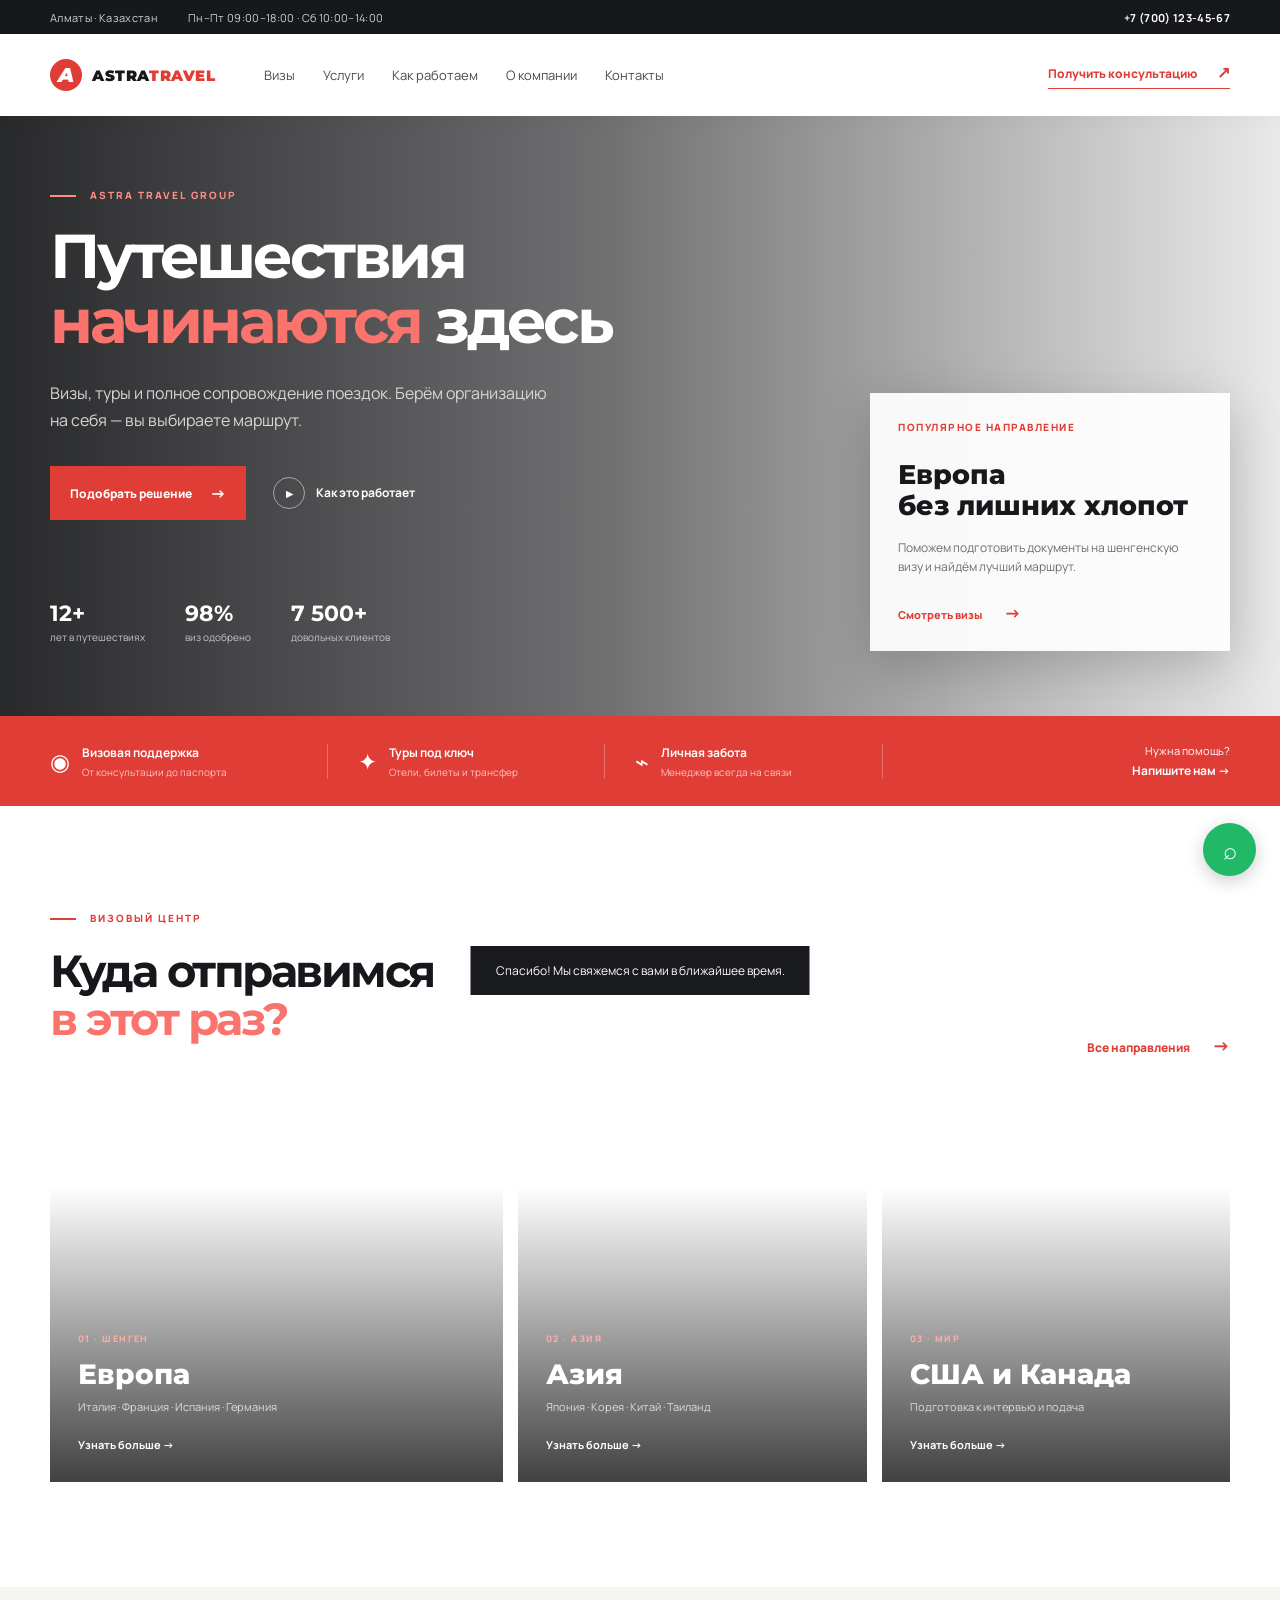
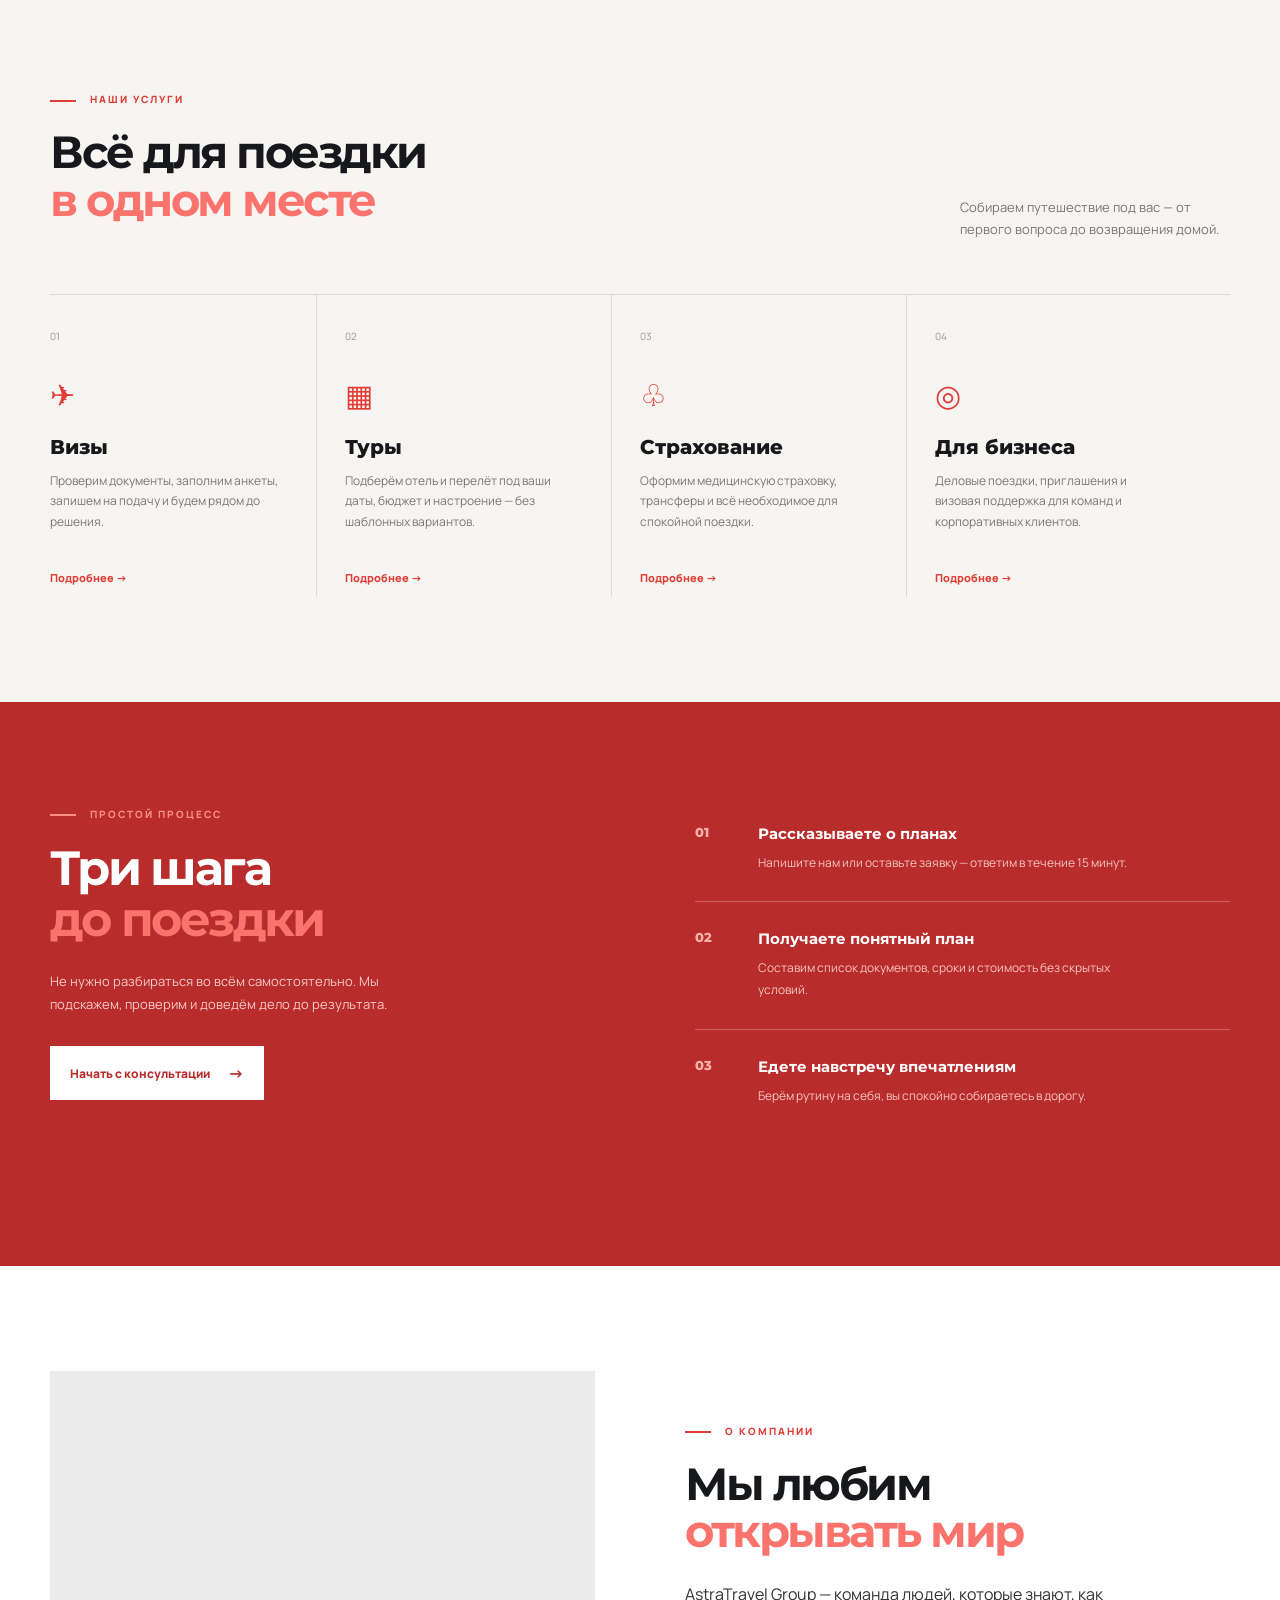
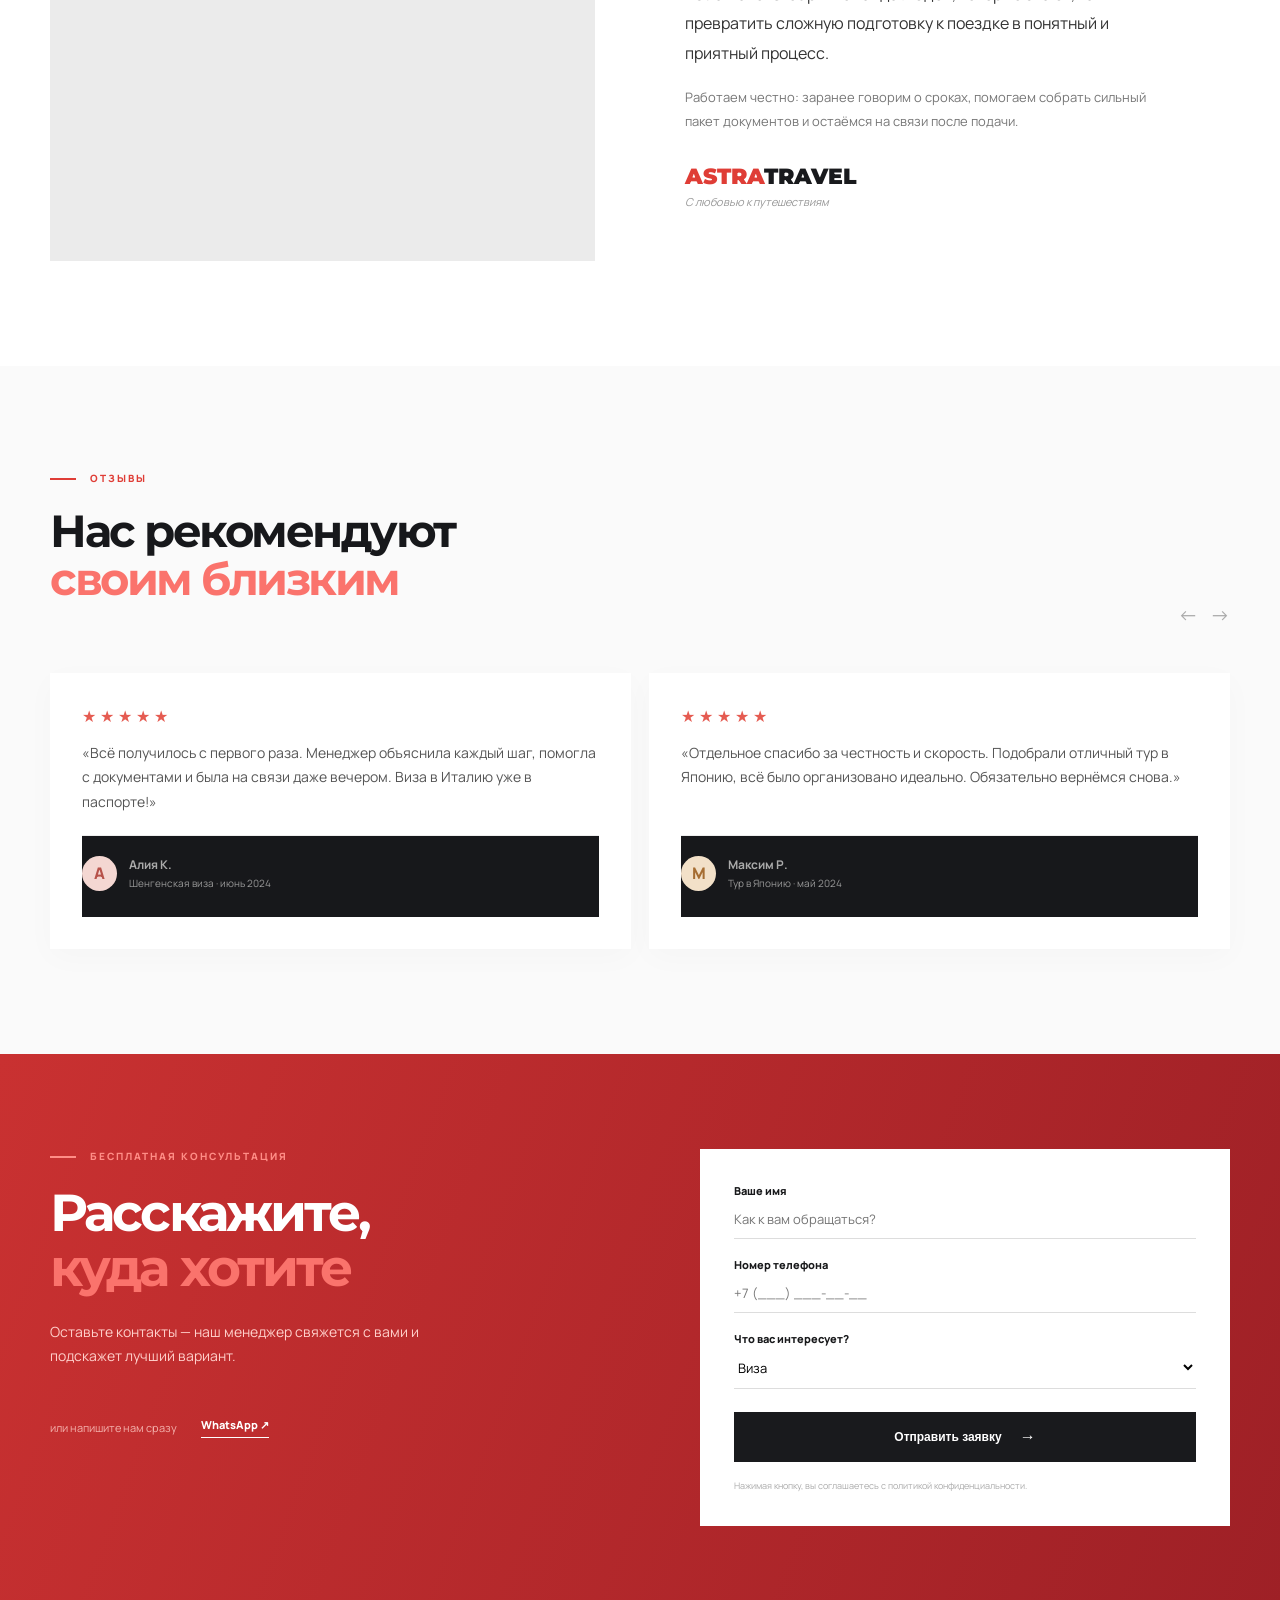
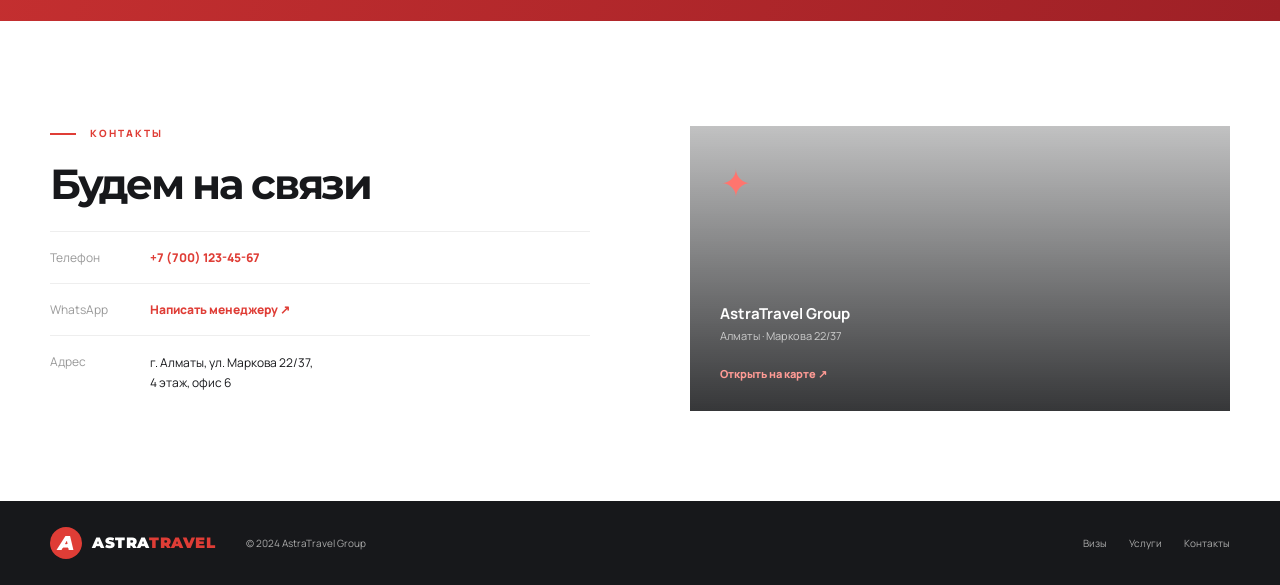
==== index.html @ f664efd7 "Build AstraTravel travel and visa site" ====
<!doctype html>
<html lang="ru">
<head>
  <meta charset="UTF-8" />
  <meta name="viewport" content="width=device-width, initial-scale=1.0" />
  <title>AstraTravel Group — визы и путешествия из Алматы</title>
  <meta name="description" content="AstraTravel Group помогает получить визы, подобрать туры и организовать путешествие из Алматы. Бесплатная консультация и сопровождение на каждом шаге." />
  <link rel="preconnect" href="https://fonts.googleapis.com">
  <link rel="preconnect" href="https://fonts.gstatic.com" crossorigin>
  <link href="https://fonts.googleapis.com/css2?family=Manrope:wght@400;500;600;700;800&family=Montserrat:wght@700;800;900&display=swap" rel="stylesheet">
  <link rel="stylesheet" href="/styles.css" />
</head>
<body>
  <div class="topline"><div class="container top-line-inner"><span>Алматы · Казахстан</span><span>Пн–Пт 09:00–18:00 · Сб 10:00–14:00</span><a href="tel:+77001234567">+7 (700) 123-45-67</a></div></div>
  <header class="header"><div class="container nav-wrap">
    <a class="logo" href="#top" aria-label="AstraTravel Group"><span class="logo-mark">A</span><span>ASTRA<span>TRAVEL</span></span></a>
    <nav class="nav" aria-label="Основное меню"><a href="#visa">Визы</a><a href="#services">Услуги</a><a href="#steps">Как работаем</a><a href="#about">О компании</a><a href="#contacts">Контакты</a></nav>
    <a class="nav-cta" href="#lead">Получить консультацию <span>↗</span></a><button class="menu-btn" aria-label="Открыть меню">☰</button>
  </div></header>

  <main id="top">
    <section class="hero"><div class="container hero-grid">
      <div class="hero-copy"><div class="eyebrow light"><span></span> ASTRA TRAVEL GROUP</div><h1>Путешествия<br><em>начинаются</em> здесь</h1><p>Визы, туры и полное сопровождение поездок. Берём организацию на себя — вы выбираете маршрут.</p><div class="hero-actions"><a class="btn btn-red" href="#lead">Подобрать решение <span>→</span></a><a class="play-link" href="#steps"><span class="play">▶</span> Как это работает</a></div><div class="hero-stats"><div><b>12+</b><span>лет в путешествиях</span></div><div><b>98%</b><span>виз одобрено</span></div><div><b>7 500+</b><span>довольных клиентов</span></div></div></div>
      <div class="hero-card"><div class="hero-card-label">Популярное направление</div><strong>Европа<br>без лишних хлопот</strong><p>Поможем подготовить документы на шенгенскую визу и найдём лучший маршрут.</p><a href="#visa">Смотреть визы <span>→</span></a></div>
    </div></section>

    <section class="quick-strip"><div class="container quick-grid"><div><span class="q-icon">◉</span><span><b>Визовая поддержка</b><small>От консультации до паспорта</small></span></div><div><span class="q-icon">✦</span><span><b>Туры под ключ</b><small>Отели, билеты и трансфер</small></span></div><div><span class="q-icon">⌁</span><span><b>Личная забота</b><small>Менеджер всегда на связи</small></span></div><a href="#lead" class="strip-link">Нужна помощь? <b>Напишите нам →</b></a></div></section>

    <section class="section" id="visa"><div class="container"><div class="section-head"><div><div class="eyebrow"><span></span> ВИЗОВЫЙ ЦЕНТР</div><h2>Куда отправимся<br><em>в этот раз?</em></h2></div><a class="text-link" href="#lead">Все направления <span>→</span></a></div>
      <div class="visa-grid"><a class="visa-card visa-eu" href="#lead"><div class="visa-overlay"></div><div class="visa-info"><span>01 · ШЕНГЕН</span><h3>Европа</h3><p>Италия · Франция · Испания · Германия</p><b>Узнать больше →</b></div></a><a class="visa-card visa-asia" href="#lead"><div class="visa-overlay"></div><div class="visa-info"><span>02 · АЗИЯ</span><h3>Азия</h3><p>Япония · Корея · Китай · Таиланд</p><b>Узнать больше →</b></div></a><a class="visa-card visa-usa" href="#lead"><div class="visa-overlay"></div><div class="visa-info"><span>03 · МИР</span><h3>США и Канада</h3><p>Подготовка к интервью и подача</p><b>Узнать больше →</b></div></a></div>
    </div></section>

    <section class="section muted" id="services"><div class="container"><div class="section-head"><div><div class="eyebrow"><span></span> НАШИ УСЛУГИ</div><h2>Всё для поездки<br><em>в одном месте</em></h2></div><p class="section-note">Собираем путешествие под вас — от первого вопроса до возвращения домой.</p></div><div class="service-grid"><article><span class="service-num">01</span><div class="service-icon">✈</div><h3>Визы</h3><p>Проверим документы, заполним анкеты, запишем на подачу и будем рядом до решения.</p><a href="#lead">Подробнее →</a></article><article><span class="service-num">02</span><div class="service-icon">▦</div><h3>Туры</h3><p>Подберём отель и перелёт под ваши даты, бюджет и настроение — без шаблонных вариантов.</p><a href="#lead">Подробнее →</a></article><article><span class="service-num">03</span><div class="service-icon">♧</div><h3>Страхование</h3><p>Оформим медицинскую страховку, трансферы и всё необходимое для спокойной поездки.</p><a href="#lead">Подробнее →</a></article><article><span class="service-num">04</span><div class="service-icon">◎</div><h3>Для бизнеса</h3><p>Деловые поездки, приглашения и визовая поддержка для команд и корпоративных клиентов.</p><a href="#lead">Подробнее →</a></article></div></div></section>

    <section class="process section" id="steps"><div class="container process-grid"><div><div class="eyebrow light"><span></span> ПРОСТОЙ ПРОЦЕСС</div><h2>Три шага<br><em>до поездки</em></h2><p>Не нужно разбираться во всём самостоятельно. Мы подскажем, проверим и доведём дело до результата.</p><a class="btn btn-white" href="#lead">Начать с консультации <span>→</span></a></div><div class="steps"><div class="step"><b>01</b><div><h3>Рассказываете о планах</h3><p>Напишите нам или оставьте заявку — ответим в течение 15 минут.</p></div></div><div class="step"><b>02</b><div><h3>Получаете понятный план</h3><p>Составим список документов, сроки и стоимость без скрытых условий.</p></div></div><div class="step"><b>03</b><div><h3>Едете навстречу впечатлениям</h3><p>Берём рутину на себя, вы спокойно собираетесь в дорогу.</p></div></div></div></div></section>

    <section class="section about" id="about"><div class="container about-grid"><div class="about-photo"></div><div><div class="eyebrow"><span></span> О КОМПАНИИ</div><h2>Мы любим<br><em>открывать мир</em></h2><p class="lead">AstraTravel Group — команда людей, которые знают, как превратить сложную подготовку к поездке в понятный и приятный процесс.</p><p>Работаем честно: заранее говорим о сроках, помогаем собрать сильный пакет документов и остаёмся на связи после подачи.</p><div class="signature">ASTRA<span>TRAVEL</span><small>С любовью к путешествиям</small></div></div></div></section>

    <section class="section reviews"><div class="container"><div class="section-head"><div><div class="eyebrow"><span></span> ОТЗЫВЫ</div><h2>Нас рекомендуют<br><em>своим близким</em></h2></div><div class="review-arrows">← &nbsp; →</div></div><div class="review-grid"><blockquote><div class="stars">★★★★★</div><p>«Всё получилось с первого раза. Менеджер объяснила каждый шаг, помогла с документами и была на связи даже вечером. Виза в Италию уже в паспорте!»</p><footer><span class="avatar">А</span><span><b>Алия К.</b><small>Шенгенская виза · июнь 2024</small></span></footer></blockquote><blockquote><div class="stars">★★★★★</div><p>«Отдельное спасибо за честность и скорость. Подобрали отличный тур в Японию, всё было организовано идеально. Обязательно вернёмся снова.»</p><footer><span class="avatar orange">М</span><span><b>Максим Р.</b><small>Тур в Японию · май 2024</small></span></footer></blockquote></div></div></section>

    <section class="lead-section" id="lead"><div class="container lead-grid"><div><div class="eyebrow light"><span></span> БЕСПЛАТНАЯ КОНСУЛЬТАЦИЯ</div><h2>Расскажите,<br><em>куда хотите</em></h2><p>Оставьте контакты — наш менеджер свяжется с вами и подскажет лучший вариант.</p><div class="contact-mini"><span>или напишите нам сразу</span><a href="https://wa.me/77001234567">WhatsApp <b>↗</b></a></div></div><form id="lead-form"><label>Ваше имя<input name="name" required placeholder="Как к вам обращаться?"></label><label>Номер телефона<input name="phone" required type="tel" placeholder="+7 (___) ___-__-__"></label><label>Что вас интересует?<select name="interest"><option>Виза</option><option>Тур</option><option>Страхование</option><option>Деловая поездка</option></select></label><button class="btn btn-dark" type="submit">Отправить заявку <span>→</span></button><small>Нажимая кнопку, вы соглашаетесь с политикой конфиденциальности.</small></form></div></section>
    <section class="contacts section" id="contacts"><div class="container contact-grid"><div><div class="eyebrow"><span></span> КОНТАКТЫ</div><h2>Будем на связи</h2><div class="contact-row"><span>Телефон</span><a href="tel:+77001234567">+7 (700) 123-45-67</a></div><div class="contact-row"><span>WhatsApp</span><a href="https://wa.me/77001234567">Написать менеджеру ↗</a></div><div class="contact-row"><span>Адрес</span><p>г. Алматы, ул. Маркова 22/37,<br>4 этаж, офис 6</p></div></div><div class="map-card"><div class="map-pin">✦</div><div><b>AstraTravel Group</b><span>Алматы · Маркова 22/37</span></div><a href="https://maps.google.com/?q=Markova+22+Almaty" target="_blank">Открыть на карте ↗</a></div></div></section>
  </main>
  <footer><div class="container footer-inner"><a class="logo" href="#top"><span class="logo-mark">A</span><span>ASTRA<span>TRAVEL</span></span></a><span>© 2024 AstraTravel Group</span><div><a href="#visa">Визы</a><a href="#services">Услуги</a><a href="#contacts">Контакты</a></div></div></footer>
  <a class="float-wa" href="https://wa.me/77001234567" aria-label="Написать в WhatsApp">⌕</a>
  <div class="toast" role="status">Спасибо! Мы свяжемся с вами в ближайшее время.</div>
  <script src="/script.js"></script>
</body></html>
---- styles.css ----
:root{--red:#df3d36;--red-dark:#b82c2b;--ink:#17181b;--muted:#67686c;--line:#e8e8e8;--cream:#f7f5f2;--white:#fff}*{box-sizing:border-box}html{scroll-behavior:smooth}body{margin:0;color:var(--ink);font-family:Manrope,Arial,sans-serif;background:#fff}a{text-decoration:none;color:inherit}.container{width:min(1180px,calc(100% - 56px));margin:auto}.topline{background:#17181b;color:#cfd0d2;font-size:11px;letter-spacing:.03em}.top-line-inner{height:34px;display:flex;align-items:center;gap:30px}.top-line-inner a{margin-left:auto;color:#fff;font-weight:700}.header{height:82px;background:#fff;position:sticky;top:0;z-index:10;box-shadow:0 4px 20px #00000008}.nav-wrap{height:100%;display:flex;align-items:center;gap:48px}.logo{display:flex;align-items:center;gap:10px;font-family:Montserrat,sans-serif;font-size:15px;font-weight:900;letter-spacing:.04em;white-space:nowrap}.logo>span:last-child>span{color:var(--red)}.logo-mark{width:32px;height:32px;border-radius:50%;background:var(--red);color:#fff;display:grid;place-items:center;font-size:20px;font-style:italic}.nav{display:flex;gap:28px;font-size:13px;color:#4b4c50;flex:1}.nav a:hover,.text-link:hover{color:var(--red)}.nav-cta{font-size:12px;font-weight:800;color:var(--red);border-bottom:1px solid var(--red);padding-bottom:5px}.nav-cta span,.btn span{margin-left:18px;font-size:16px}.menu-btn{display:none;background:transparent;border:0;font-size:22px}.hero{min-height:600px;background:linear-gradient(90deg,#161719eb 0%,#1617199e 47%,#16171918 100%),url('https://images.unsplash.com/photo-1500534623283-312aade485b7?auto=format&fit=crop&w=1800&q=85') center/cover;color:#fff}.hero-grid{min-height:600px;display:grid;grid-template-columns:1fr 360px;align-items:center;gap:50px}.eyebrow{font-size:10px;letter-spacing:.2em;color:var(--red);font-weight:800;margin-bottom:22px}.eyebrow span{display:inline-block;width:26px;height:2px;background:currentColor;vertical-align:middle;margin-right:10px}.eyebrow.light{color:#ff8d86}.hero h1,h2{font-family:Montserrat,sans-serif;font-size:62px;line-height:1.06;letter-spacing:-.055em;margin:0 0 25px}.hero h1 em,h2 em{font-style:normal;color:#fa736c}.hero p{font-size:16px;line-height:1.7;max-width:500px;color:#d6d6d7}.hero-actions{display:flex;align-items:center;gap:27px;margin-top:32px}.btn{display:inline-flex;align-items:center;justify-content:center;border:0;padding:16px 20px;font-weight:800;font-size:12px;cursor:pointer}.btn-red{background:var(--red);color:white}.btn-red:hover{background:var(--red-dark)}.play-link{font-size:12px;font-weight:700}.play{border:1px solid #ffffff80;width:32px;height:32px;border-radius:50%;display:inline-grid;place-items:center;font-size:9px;margin-right:9px}.hero-stats{display:flex;gap:40px;margin-top:80px}.hero-stats div{display:flex;flex-direction:column;gap:3px}.hero-stats b{font-family:Montserrat;font-size:22px}.hero-stats span{font-size:10px;color:#c5c6c8}.hero-card{align-self:end;margin-bottom:65px;background:#fff;color:var(--ink);padding:27px 28px;background:linear-gradient(#ffffffed,#ffffffed),url('https://images.unsplash.com/photo-1516483638261-f4dbaf036963?auto=format&fit=crop&w=700&q=80') center/cover;box-shadow:0 14px 50px #0003}.hero-card-label{color:var(--red);font-size:10px;text-transform:uppercase;font-weight:800;letter-spacing:.15em;margin-bottom:25px}.hero-card strong{font:800 27px/1.16 Montserrat}.hero-card p{font-size:12px;color:#6d6e70;line-height:1.6;margin:16px 0 25px}.hero-card a{font-size:11px;font-weight:800;color:var(--red)}.hero-card a span{margin-left:20px;font-size:17px}.quick-strip{background:var(--red);color:#fff}.quick-grid{display:grid;grid-template-columns:repeat(3,1fr) 1.25fr;align-items:center;min-height:90px}.quick-grid>div{display:flex;gap:12px;align-items:center;border-right:1px solid #ffffff45;padding:0 30px}.quick-grid>div:first-child{padding-left:0}.q-icon{font-size:23px}.quick-grid b,.quick-grid small{display:block}.quick-grid b{font-size:12px}.quick-grid small{font-size:10px;color:#ffc5c1;margin-top:4px}.strip-link{font-size:11px;text-align:right}.strip-link b{display:block;margin-top:4px;color:#fff}.section{padding:105px 0}.section-head{display:flex;justify-content:space-between;align-items:end;margin-bottom:45px}.section h2{font-size:45px}.text-link{color:var(--red);font-size:12px;font-weight:800;margin-bottom:10px}.text-link span{font-size:18px;margin-left:20px}.visa-grid{display:grid;grid-template-columns:1.3fr 1fr 1fr;gap:15px}.visa-card{height:370px;position:relative;overflow:hidden;color:#fff;background-size:cover;background-position:center;transition:transform .3s}.visa-card:hover{transform:translateY(-5px)}.visa-eu{background-image:url('https://images.unsplash.com/photo-1499856871958-5b9627545d1a?auto=format&fit=crop&w=1000&q=80')}.visa-asia{background-image:url('https://images.unsplash.com/photo-1528360983277-13d401cdc186?auto=format&fit=crop&w=900&q=80')}.visa-usa{background-image:url('https://images.unsplash.com/photo-1485871981521-5b1fd3805eee?auto=format&fit=crop&w=900&q=80')}.visa-overlay{position:absolute;inset:0;background:linear-gradient(transparent 20%,#111c 100%)}.visa-info{position:absolute;bottom:28px;left:28px}.visa-info span{font-size:9px;letter-spacing:.16em;color:#ffaca6;font-weight:800}.visa-info h3{font:800 28px Montserrat;margin:10px 0 8px}.visa-info p{font-size:11px;margin:0 0 18px;color:#ddd}.visa-info b{font-size:11px}.muted{background:var(--cream)}.section-note{font-size:13px;line-height:1.7;color:#777;max-width:270px;margin:0 0 9px}.service-grid{display:grid;grid-template-columns:repeat(4,1fr);border-top:1px solid #dedbd6}.service-grid article{padding:28px 28px 10px 0;border-right:1px solid #dedbd6;margin-right:28px;position:relative}.service-grid article:last-child{border:0}.service-num{font-size:10px;color:#999}.service-icon{color:var(--red);font-size:30px;margin:29px 0 20px}.service-grid h3{font:800 20px Montserrat;margin:0 0 12px}.service-grid p{font-size:12px;line-height:1.7;color:#777;min-height:82px}.service-grid a{color:var(--red);font-size:11px;font-weight:800}.process{background:var(--red-dark);color:#fff}.process-grid{display:grid;grid-template-columns:1fr 1fr;gap:110px}.process h2{font-size:48px}.process p{color:#f8cac7;font-size:13px;line-height:1.8;max-width:390px;margin-bottom:30px}.btn-white{background:#fff;color:var(--red-dark)}.steps{padding-top:17px}.step{display:grid;grid-template-columns:40px 1fr;gap:23px;padding:0 0 28px;margin-bottom:27px;border-bottom:1px solid #ffffff40}.step:last-child{border:0}.step>b{font:800 13px Montserrat;color:#ffaea8}.step h3{font:700 15px Montserrat;margin:0 0 9px}.step p{font-size:12px;margin:0;color:#f6c5c2}.about-grid{display:grid;grid-template-columns:1fr 1fr;gap:90px;align-items:center}.about-photo{height:490px;background:linear-gradient(#00000014,#00000014),url('https://images.unsplash.com/photo-1470214304380-aadaedcfff1b?auto=format&fit=crop&w=1000&q=80') center/cover}.about h2{font-size:45px}.lead{font-size:16px!important;color:#333!important}.about p{font-size:13px;line-height:1.85;color:#777;max-width:480px}.signature{font:900 22px Montserrat;color:var(--red);margin-top:30px}.signature span{color:#191a1d}.signature small{display:block;color:#999;font:italic 11px Manrope;margin-top:4px}.reviews{background:#fafafa}.review-arrows{font-size:20px;color:#aaa}.review-grid{display:grid;grid-template-columns:1fr 1fr;gap:18px}.review-grid blockquote{background:#fff;margin:0;padding:32px;box-shadow:0 8px 30px #00000006}.stars{color:#e55b51;letter-spacing:4px}.review-grid p{font-size:14px;line-height:1.75;color:#555;min-height:80px}.review-grid footer{display:flex;align-items:center;gap:12px;border-top:1px solid #eee;padding-top:20px}.avatar{width:35px;height:35px;background:#f4d7d2;display:grid;place-items:center;border-radius:50%;font-weight:800;color:#b7524a}.avatar.orange{background:#f2e0c8;color:#a66d32}.review-grid footer b,.review-grid footer small{display:block}.review-grid footer b{font-size:12px}.review-grid footer small{font-size:10px;color:#999;margin-top:3px}.lead-section{background:linear-gradient(110deg,#c93131,#9e2026);color:#fff;padding:95px 0}.lead-grid{display:grid;grid-template-columns:1fr 1fr;gap:120px}.lead-section h2{font-size:52px}.lead-section p{font-size:14px;color:#ffd0cb;line-height:1.7;max-width:390px}.contact-mini{margin-top:50px;font-size:11px;display:flex;gap:24px;align-items:center}.contact-mini span{color:#f4b2ad}.contact-mini a{font-weight:800;border-bottom:1px solid #fff;padding-bottom:5px}.lead-section form{background:#fff;color:#18191b;padding:34px}.lead-section label{display:block;font-size:11px;font-weight:800;margin-bottom:18px}.lead-section input,.lead-section select{display:block;width:100%;border:0;border-bottom:1px solid #ddd;padding:12px 0 10px;font:13px Manrope;outline:0;background:transparent}.lead-section input:focus{border-color:var(--red)}.btn-dark{background:#191a1d;color:#fff;width:100%;margin-top:5px}.lead-section form small{display:block;font-size:9px;color:#aaa;margin-top:17px}.contacts{padding-bottom:90px}.contact-grid{display:grid;grid-template-columns:1fr 1fr;gap:100px}.contacts h2{font-size:42px}.contact-row{display:grid;grid-template-columns:100px 1fr;border-top:1px solid #eee;padding:17px 0;font-size:12px}.contact-row>span{color:#999}.contact-row a{font-weight:800;color:var(--red)}.contact-row p{margin:0;line-height:1.7}.map-card{min-height:275px;padding:30px;display:flex;flex-direction:column;justify-content:flex-end;gap:8px;background:linear-gradient(#17181a44,#17181add),url('https://images.unsplash.com/photo-1526772662000-3f88f10405ff?auto=format&fit=crop&w=1000&q=80') center/cover;color:#fff}.map-pin{font-size:38px;color:#ff756e;margin-bottom:auto}.map-card b{display:block;font-size:15px}.map-card span{display:block;font-size:11px;color:#ccc;margin-top:4px}.map-card a{color:#ff9b95;font-size:11px;font-weight:800;margin-top:15px}footer{background:#17181b;color:#aaa;padding:26px 0}.footer-inner{display:flex;align-items:center;gap:30px;font-size:10px}.footer-inner .logo{color:#fff}.footer-inner>div{margin-left:auto;display:flex;gap:22px}.float-wa{position:fixed;right:24px;bottom:24px;width:53px;height:53px;border-radius:50%;background:#20b968;color:#fff;display:grid;place-items:center;font-size:24px;box-shadow:0 5px 18px #0003;z-index:20}.toast{position:fixed;bottom:25px;left:50%;transform:translate(-50%,120px);background:#191a1d;color:#fff;padding:16px 25px;font-size:12px;z-index:30;transition:.3s}.toast.show{transform:translate(-50%,0)}
@media(max-width:800px){.container{width:min(100% - 36px,600px)}.topline{display:none}.header{height:68px}.nav{display:none}.nav-wrap{justify-content:space-between}.nav-cta{margin-left:auto;margin-right:15px;font-size:10px}.menu-btn{display:block}.hero,.hero-grid{min-height:650px}.hero-grid{display:block;padding-top:85px}.hero h1{font-size:47px}.hero-card{margin-top:55px}.hero-stats{margin-top:45px;gap:20px}.hero-stats b{font-size:17px}.hero-stats span{font-size:9px}.quick-grid{grid-template-columns:1fr 1fr;padding:15px 0;gap:16px}.quick-grid>div{padding:5px 0!important;border:0}.strip-link{grid-column:1/-1;text-align:left}.section{padding:70px 0}.section-head{display:block}.section h2,.about h2{font-size:36px}.section-note{margin-top:20px}.visa-grid{grid-template-columns:1fr 1fr}.visa-card{height:270px}.visa-card:first-child{grid-column:1/-1}.service-grid{grid-template-columns:1fr 1fr}.service-grid article{margin:0 16px 25px 0}.service-grid p{min-height:unset}.process-grid,.about-grid,.lead-grid,.contact-grid{grid-template-columns:1fr;gap:45px}.about-photo{height:300px}.review-grid{grid-template-columns:1fr}.lead-section h2{font-size:42px}.lead-grid{gap:35px}.footer-inner{flex-wrap:wrap}.footer-inner>div{margin-left:0;width:100%}}
@media(max-width:480px){.nav-cta{display:none}.hero h1{font-size:41px}.hero-card{margin-top:35px}.hero-stats{gap:14px}.hero-stats b{font-size:15px}.hero-stats span{font-size:8px}.visa-grid{grid-template-columns:1fr}.visa-card:first-child{grid-column:auto}.visa-card{height:245px}.service-grid{grid-template-columns:1fr}.quick-grid{grid-template-columns:1fr}.quick-grid>div{border-bottom:1px solid #ffffff33!important;padding-bottom:10px!important}.strip-link{grid-column:auto}.contact-mini{display:block}.contact-mini a{display:inline-block;margin-top:12px}}
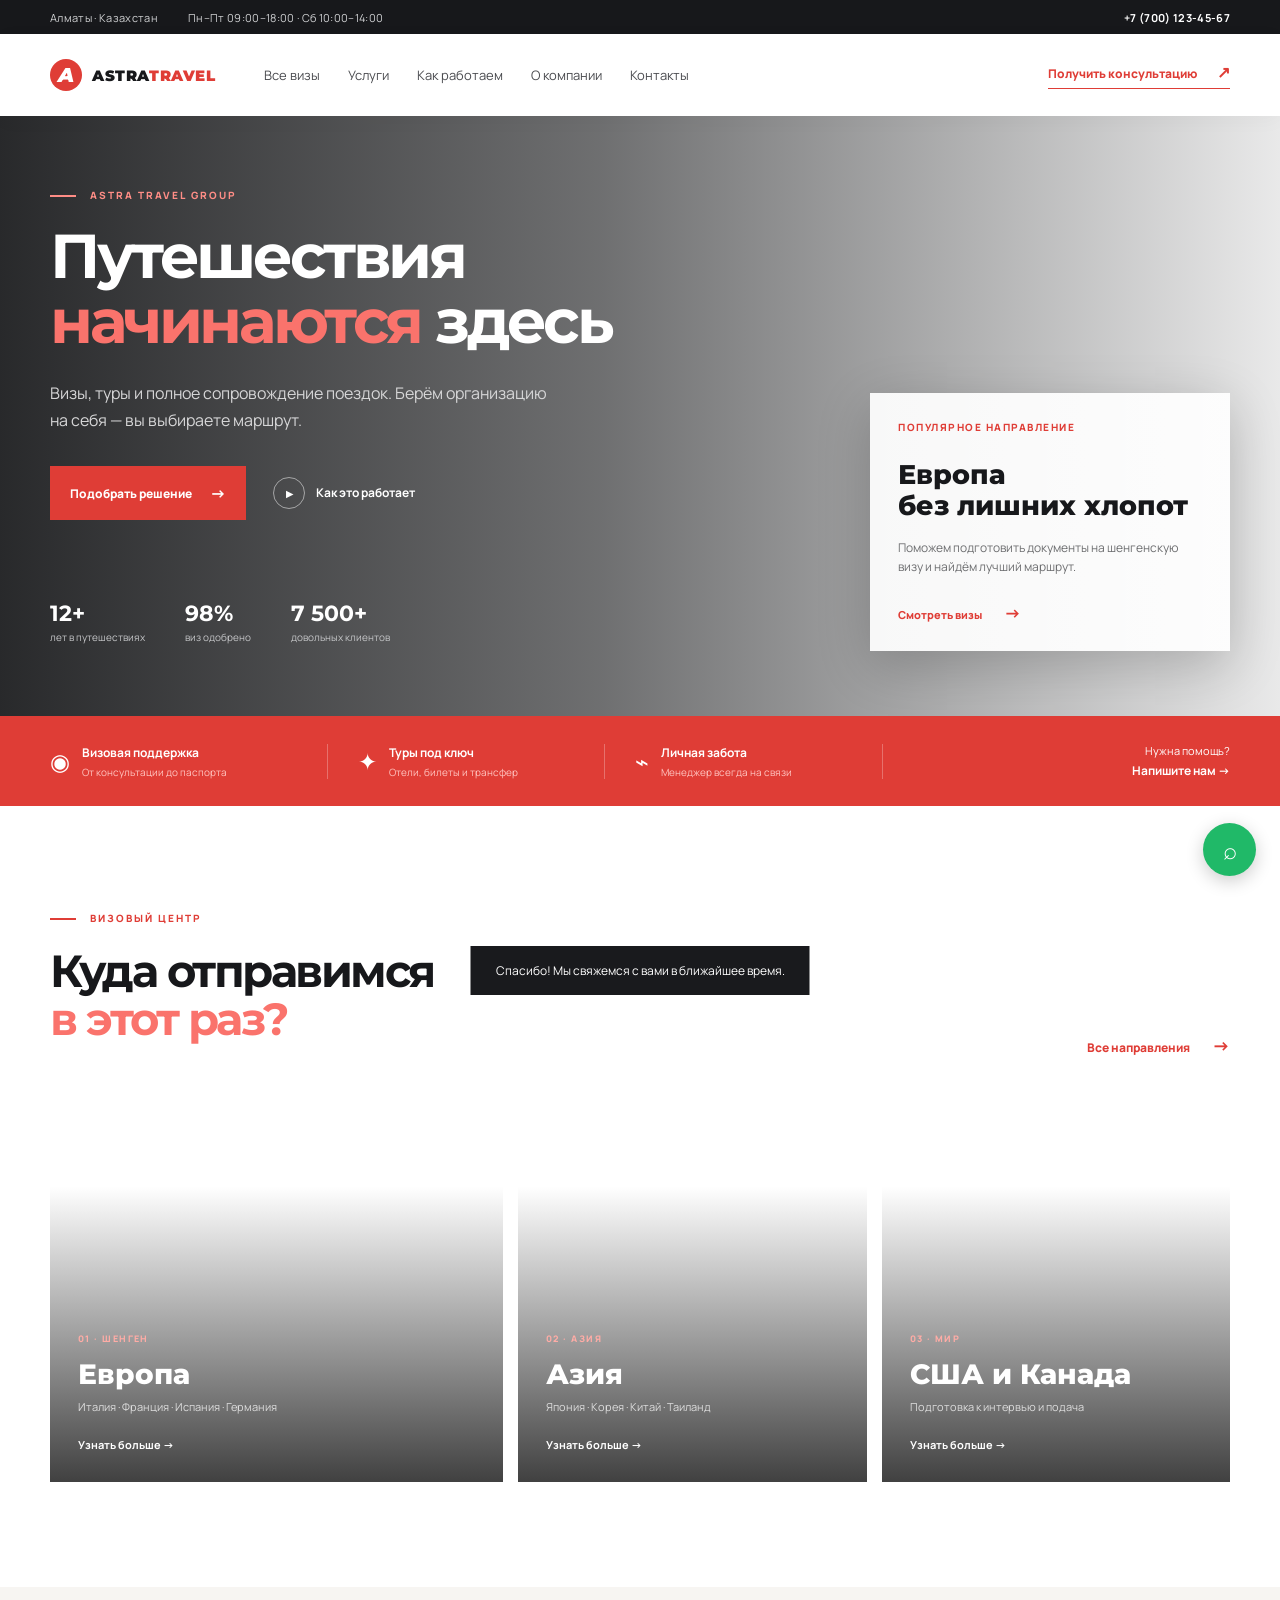
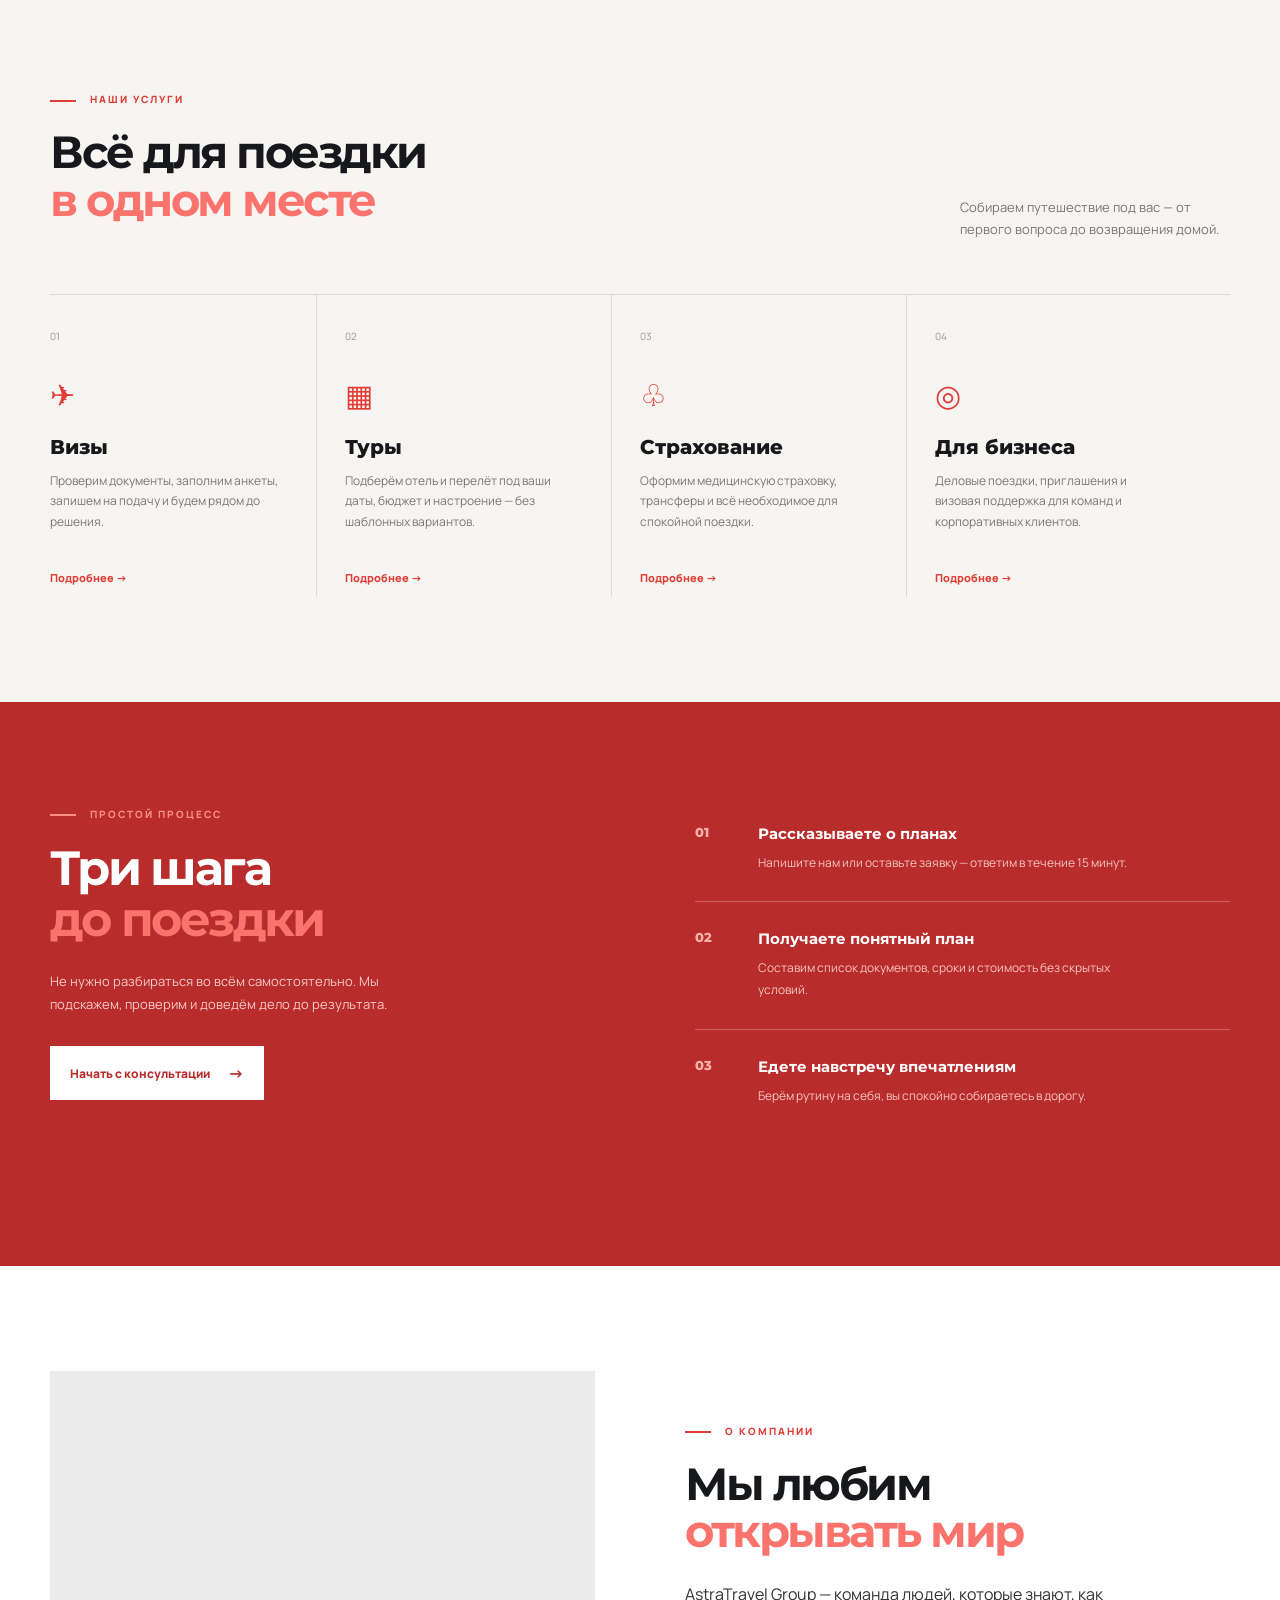
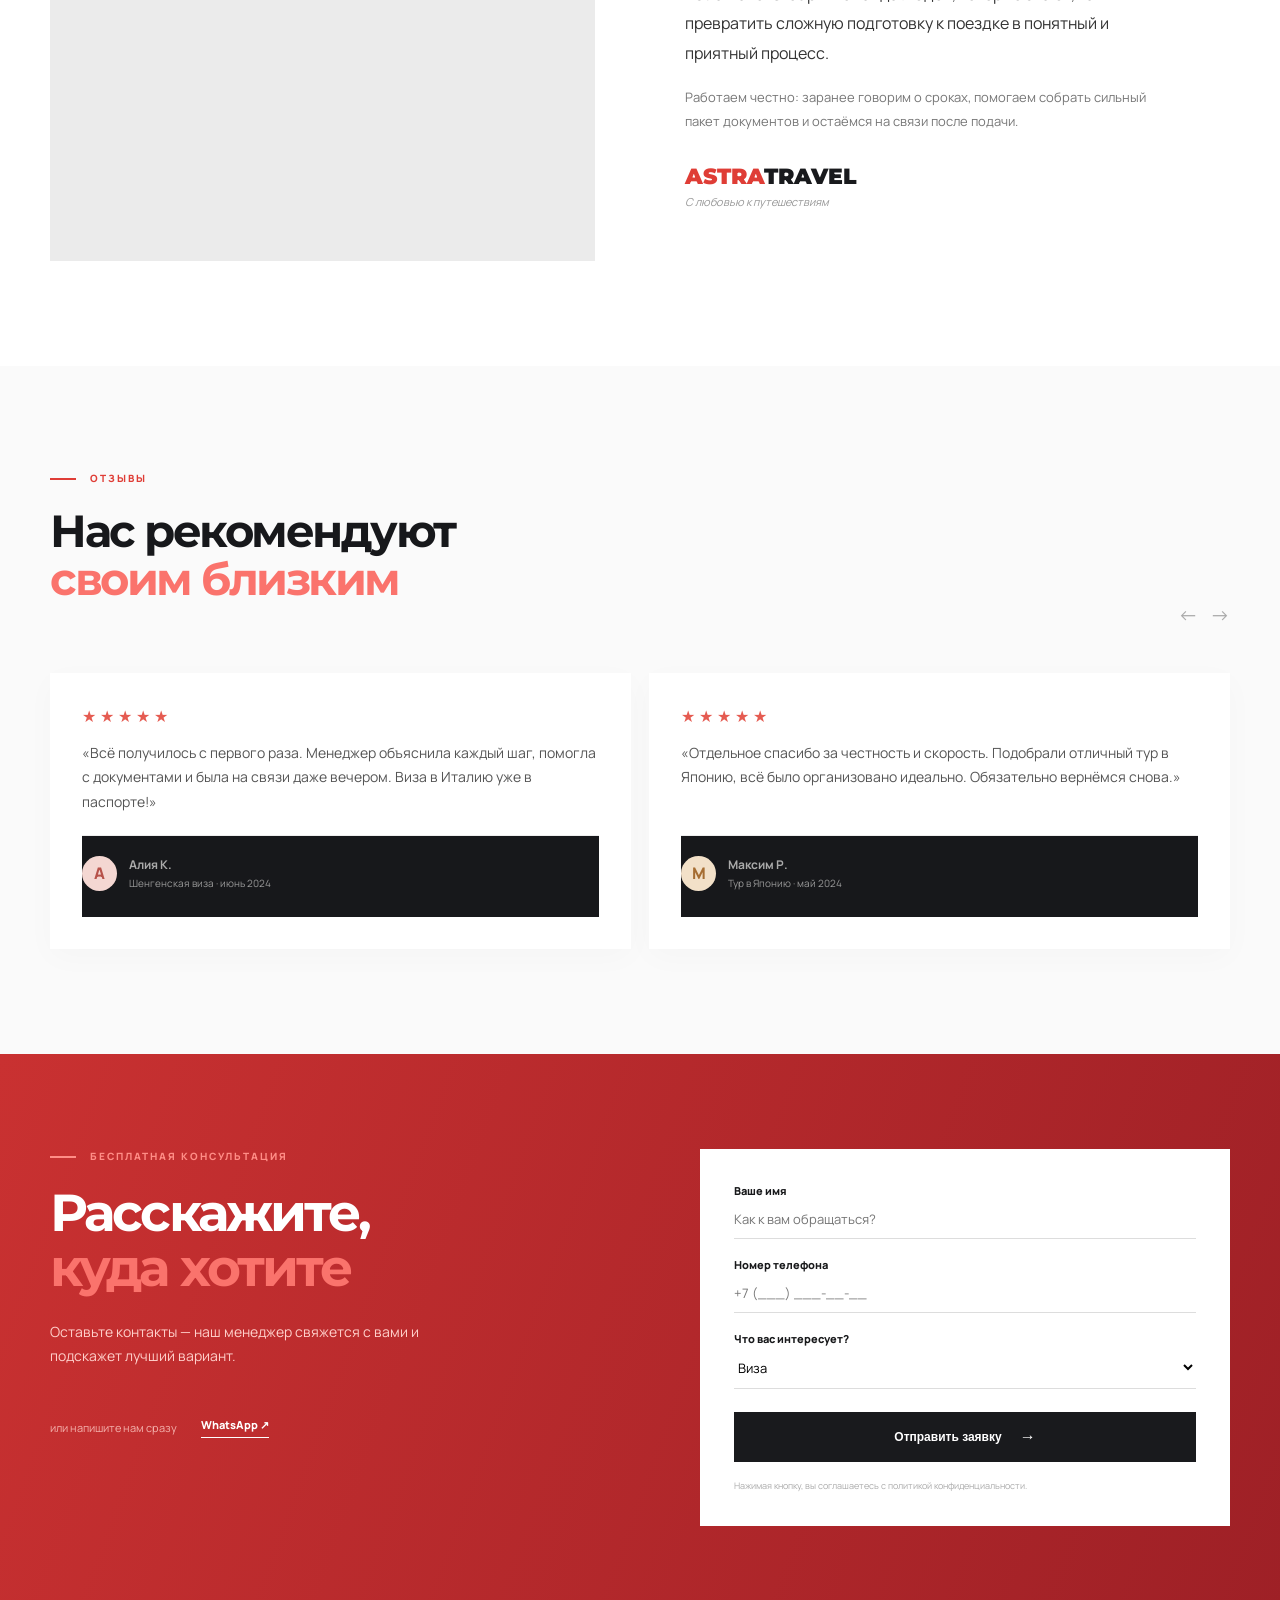
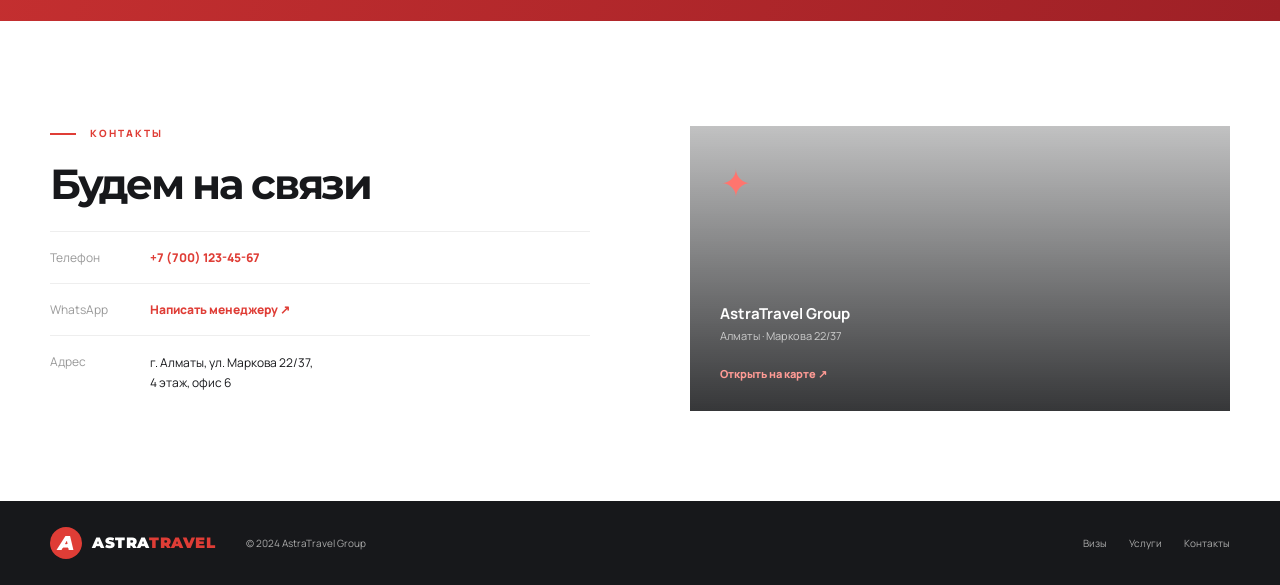
==== commit 70250129: "Add reference-style visa directory page" ====
--- a/index.html
+++ b/index.html
@@ -14,7 +14,7 @@
   <div class="topline"><div class="container top-line-inner"><span>Алматы · Казахстан</span><span>Пн–Пт 09:00–18:00 · Сб 10:00–14:00</span><a href="tel:+77001234567">+7 (700) 123-45-67</a></div></div>
   <header class="header"><div class="container nav-wrap">
     <a class="logo" href="#top" aria-label="AstraTravel Group"><span class="logo-mark">A</span><span>ASTRA<span>TRAVEL</span></span></a>
-    <nav class="nav" aria-label="Основное меню"><a href="#visa">Визы</a><a href="#services">Услуги</a><a href="#steps">Как работаем</a><a href="#about">О компании</a><a href="#contacts">Контакты</a></nav>
+    <nav class="nav" aria-label="Основное меню"><a href="/visa/">Все визы</a><a href="#services">Услуги</a><a href="#steps">Как работаем</a><a href="#about">О компании</a><a href="#contacts">Контакты</a></nav>
     <a class="nav-cta" href="#lead">Получить консультацию <span>↗</span></a><button class="menu-btn" aria-label="Открыть меню">☰</button>
   </div></header>
 
--- a/styles.css
+++ b/styles.css
@@ -1,3 +1,4 @@
 :root{--red:#df3d36;--red-dark:#b82c2b;--ink:#17181b;--muted:#67686c;--line:#e8e8e8;--cream:#f7f5f2;--white:#fff}*{box-sizing:border-box}html{scroll-behavior:smooth}body{margin:0;color:var(--ink);font-family:Manrope,Arial,sans-serif;background:#fff}a{text-decoration:none;color:inherit}.container{width:min(1180px,calc(100% - 56px));margin:auto}.topline{background:#17181b;color:#cfd0d2;font-size:11px;letter-spacing:.03em}.top-line-inner{height:34px;display:flex;align-items:center;gap:30px}.top-line-inner a{margin-left:auto;color:#fff;font-weight:700}.header{height:82px;background:#fff;position:sticky;top:0;z-index:10;box-shadow:0 4px 20px #00000008}.nav-wrap{height:100%;display:flex;align-items:center;gap:48px}.logo{display:flex;align-items:center;gap:10px;font-family:Montserrat,sans-serif;font-size:15px;font-weight:900;letter-spacing:.04em;white-space:nowrap}.logo>span:last-child>span{color:var(--red)}.logo-mark{width:32px;height:32px;border-radius:50%;background:var(--red);color:#fff;display:grid;place-items:center;font-size:20px;font-style:italic}.nav{display:flex;gap:28px;font-size:13px;color:#4b4c50;flex:1}.nav a:hover,.text-link:hover{color:var(--red)}.nav-cta{font-size:12px;font-weight:800;color:var(--red);border-bottom:1px solid var(--red);padding-bottom:5px}.nav-cta span,.btn span{margin-left:18px;font-size:16px}.menu-btn{display:none;background:transparent;border:0;font-size:22px}.hero{min-height:600px;background:linear-gradient(90deg,#161719eb 0%,#1617199e 47%,#16171918 100%),url('https://images.unsplash.com/photo-1500534623283-312aade485b7?auto=format&fit=crop&w=1800&q=85') center/cover;color:#fff}.hero-grid{min-height:600px;display:grid;grid-template-columns:1fr 360px;align-items:center;gap:50px}.eyebrow{font-size:10px;letter-spacing:.2em;color:var(--red);font-weight:800;margin-bottom:22px}.eyebrow span{display:inline-block;width:26px;height:2px;background:currentColor;vertical-align:middle;margin-right:10px}.eyebrow.light{color:#ff8d86}.hero h1,h2{font-family:Montserrat,sans-serif;font-size:62px;line-height:1.06;letter-spacing:-.055em;margin:0 0 25px}.hero h1 em,h2 em{font-style:normal;color:#fa736c}.hero p{font-size:16px;line-height:1.7;max-width:500px;color:#d6d6d7}.hero-actions{display:flex;align-items:center;gap:27px;margin-top:32px}.btn{display:inline-flex;align-items:center;justify-content:center;border:0;padding:16px 20px;font-weight:800;font-size:12px;cursor:pointer}.btn-red{background:var(--red);color:white}.btn-red:hover{background:var(--red-dark)}.play-link{font-size:12px;font-weight:700}.play{border:1px solid #ffffff80;width:32px;height:32px;border-radius:50%;display:inline-grid;place-items:center;font-size:9px;margin-right:9px}.hero-stats{display:flex;gap:40px;margin-top:80px}.hero-stats div{display:flex;flex-direction:column;gap:3px}.hero-stats b{font-family:Montserrat;font-size:22px}.hero-stats span{font-size:10px;color:#c5c6c8}.hero-card{align-self:end;margin-bottom:65px;background:#fff;color:var(--ink);padding:27px 28px;background:linear-gradient(#ffffffed,#ffffffed),url('https://images.unsplash.com/photo-1516483638261-f4dbaf036963?auto=format&fit=crop&w=700&q=80') center/cover;box-shadow:0 14px 50px #0003}.hero-card-label{color:var(--red);font-size:10px;text-transform:uppercase;font-weight:800;letter-spacing:.15em;margin-bottom:25px}.hero-card strong{font:800 27px/1.16 Montserrat}.hero-card p{font-size:12px;color:#6d6e70;line-height:1.6;margin:16px 0 25px}.hero-card a{font-size:11px;font-weight:800;color:var(--red)}.hero-card a span{margin-left:20px;font-size:17px}.quick-strip{background:var(--red);color:#fff}.quick-grid{display:grid;grid-template-columns:repeat(3,1fr) 1.25fr;align-items:center;min-height:90px}.quick-grid>div{display:flex;gap:12px;align-items:center;border-right:1px solid #ffffff45;padding:0 30px}.quick-grid>div:first-child{padding-left:0}.q-icon{font-size:23px}.quick-grid b,.quick-grid small{display:block}.quick-grid b{font-size:12px}.quick-grid small{font-size:10px;color:#ffc5c1;margin-top:4px}.strip-link{font-size:11px;text-align:right}.strip-link b{display:block;margin-top:4px;color:#fff}.section{padding:105px 0}.section-head{display:flex;justify-content:space-between;align-items:end;margin-bottom:45px}.section h2{font-size:45px}.text-link{color:var(--red);font-size:12px;font-weight:800;margin-bottom:10px}.text-link span{font-size:18px;margin-left:20px}.visa-grid{display:grid;grid-template-columns:1.3fr 1fr 1fr;gap:15px}.visa-card{height:370px;position:relative;overflow:hidden;color:#fff;background-size:cover;background-position:center;transition:transform .3s}.visa-card:hover{transform:translateY(-5px)}.visa-eu{background-image:url('https://images.unsplash.com/photo-1499856871958-5b9627545d1a?auto=format&fit=crop&w=1000&q=80')}.visa-asia{background-image:url('https://images.unsplash.com/photo-1528360983277-13d401cdc186?auto=format&fit=crop&w=900&q=80')}.visa-usa{background-image:url('https://images.unsplash.com/photo-1485871981521-5b1fd3805eee?auto=format&fit=crop&w=900&q=80')}.visa-overlay{position:absolute;inset:0;background:linear-gradient(transparent 20%,#111c 100%)}.visa-info{position:absolute;bottom:28px;left:28px}.visa-info span{font-size:9px;letter-spacing:.16em;color:#ffaca6;font-weight:800}.visa-info h3{font:800 28px Montserrat;margin:10px 0 8px}.visa-info p{font-size:11px;margin:0 0 18px;color:#ddd}.visa-info b{font-size:11px}.muted{background:var(--cream)}.section-note{font-size:13px;line-height:1.7;color:#777;max-width:270px;margin:0 0 9px}.service-grid{display:grid;grid-template-columns:repeat(4,1fr);border-top:1px solid #dedbd6}.service-grid article{padding:28px 28px 10px 0;border-right:1px solid #dedbd6;margin-right:28px;position:relative}.service-grid article:last-child{border:0}.service-num{font-size:10px;color:#999}.service-icon{color:var(--red);font-size:30px;margin:29px 0 20px}.service-grid h3{font:800 20px Montserrat;margin:0 0 12px}.service-grid p{font-size:12px;line-height:1.7;color:#777;min-height:82px}.service-grid a{color:var(--red);font-size:11px;font-weight:800}.process{background:var(--red-dark);color:#fff}.process-grid{display:grid;grid-template-columns:1fr 1fr;gap:110px}.process h2{font-size:48px}.process p{color:#f8cac7;font-size:13px;line-height:1.8;max-width:390px;margin-bottom:30px}.btn-white{background:#fff;color:var(--red-dark)}.steps{padding-top:17px}.step{display:grid;grid-template-columns:40px 1fr;gap:23px;padding:0 0 28px;margin-bottom:27px;border-bottom:1px solid #ffffff40}.step:last-child{border:0}.step>b{font:800 13px Montserrat;color:#ffaea8}.step h3{font:700 15px Montserrat;margin:0 0 9px}.step p{font-size:12px;margin:0;color:#f6c5c2}.about-grid{display:grid;grid-template-columns:1fr 1fr;gap:90px;align-items:center}.about-photo{height:490px;background:linear-gradient(#00000014,#00000014),url('https://images.unsplash.com/photo-1470214304380-aadaedcfff1b?auto=format&fit=crop&w=1000&q=80') center/cover}.about h2{font-size:45px}.lead{font-size:16px!important;color:#333!important}.about p{font-size:13px;line-height:1.85;color:#777;max-width:480px}.signature{font:900 22px Montserrat;color:var(--red);margin-top:30px}.signature span{color:#191a1d}.signature small{display:block;color:#999;font:italic 11px Manrope;margin-top:4px}.reviews{background:#fafafa}.review-arrows{font-size:20px;color:#aaa}.review-grid{display:grid;grid-template-columns:1fr 1fr;gap:18px}.review-grid blockquote{background:#fff;margin:0;padding:32px;box-shadow:0 8px 30px #00000006}.stars{color:#e55b51;letter-spacing:4px}.review-grid p{font-size:14px;line-height:1.75;color:#555;min-height:80px}.review-grid footer{display:flex;align-items:center;gap:12px;border-top:1px solid #eee;padding-top:20px}.avatar{width:35px;height:35px;background:#f4d7d2;display:grid;place-items:center;border-radius:50%;font-weight:800;color:#b7524a}.avatar.orange{background:#f2e0c8;color:#a66d32}.review-grid footer b,.review-grid footer small{display:block}.review-grid footer b{font-size:12px}.review-grid footer small{font-size:10px;color:#999;margin-top:3px}.lead-section{background:linear-gradient(110deg,#c93131,#9e2026);color:#fff;padding:95px 0}.lead-grid{display:grid;grid-template-columns:1fr 1fr;gap:120px}.lead-section h2{font-size:52px}.lead-section p{font-size:14px;color:#ffd0cb;line-height:1.7;max-width:390px}.contact-mini{margin-top:50px;font-size:11px;display:flex;gap:24px;align-items:center}.contact-mini span{color:#f4b2ad}.contact-mini a{font-weight:800;border-bottom:1px solid #fff;padding-bottom:5px}.lead-section form{background:#fff;color:#18191b;padding:34px}.lead-section label{display:block;font-size:11px;font-weight:800;margin-bottom:18px}.lead-section input,.lead-section select{display:block;width:100%;border:0;border-bottom:1px solid #ddd;padding:12px 0 10px;font:13px Manrope;outline:0;background:transparent}.lead-section input:focus{border-color:var(--red)}.btn-dark{background:#191a1d;color:#fff;width:100%;margin-top:5px}.lead-section form small{display:block;font-size:9px;color:#aaa;margin-top:17px}.contacts{padding-bottom:90px}.contact-grid{display:grid;grid-template-columns:1fr 1fr;gap:100px}.contacts h2{font-size:42px}.contact-row{display:grid;grid-template-columns:100px 1fr;border-top:1px solid #eee;padding:17px 0;font-size:12px}.contact-row>span{color:#999}.contact-row a{font-weight:800;color:var(--red)}.contact-row p{margin:0;line-height:1.7}.map-card{min-height:275px;padding:30px;display:flex;flex-direction:column;justify-content:flex-end;gap:8px;background:linear-gradient(#17181a44,#17181add),url('https://images.unsplash.com/photo-1526772662000-3f88f10405ff?auto=format&fit=crop&w=1000&q=80') center/cover;color:#fff}.map-pin{font-size:38px;color:#ff756e;margin-bottom:auto}.map-card b{display:block;font-size:15px}.map-card span{display:block;font-size:11px;color:#ccc;margin-top:4px}.map-card a{color:#ff9b95;font-size:11px;font-weight:800;margin-top:15px}footer{background:#17181b;color:#aaa;padding:26px 0}.footer-inner{display:flex;align-items:center;gap:30px;font-size:10px}.footer-inner .logo{color:#fff}.footer-inner>div{margin-left:auto;display:flex;gap:22px}.float-wa{position:fixed;right:24px;bottom:24px;width:53px;height:53px;border-radius:50%;background:#20b968;color:#fff;display:grid;place-items:center;font-size:24px;box-shadow:0 5px 18px #0003;z-index:20}.toast{position:fixed;bottom:25px;left:50%;transform:translate(-50%,120px);background:#191a1d;color:#fff;padding:16px 25px;font-size:12px;z-index:30;transition:.3s}.toast.show{transform:translate(-50%,0)}
 @media(max-width:800px){.container{width:min(100% - 36px,600px)}.topline{display:none}.header{height:68px}.nav{display:none}.nav-wrap{justify-content:space-between}.nav-cta{margin-left:auto;margin-right:15px;font-size:10px}.menu-btn{display:block}.hero,.hero-grid{min-height:650px}.hero-grid{display:block;padding-top:85px}.hero h1{font-size:47px}.hero-card{margin-top:55px}.hero-stats{margin-top:45px;gap:20px}.hero-stats b{font-size:17px}.hero-stats span{font-size:9px}.quick-grid{grid-template-columns:1fr 1fr;padding:15px 0;gap:16px}.quick-grid>div{padding:5px 0!important;border:0}.strip-link{grid-column:1/-1;text-align:left}.section{padding:70px 0}.section-head{display:block}.section h2,.about h2{font-size:36px}.section-note{margin-top:20px}.visa-grid{grid-template-columns:1fr 1fr}.visa-card{height:270px}.visa-card:first-child{grid-column:1/-1}.service-grid{grid-template-columns:1fr 1fr}.service-grid article{margin:0 16px 25px 0}.service-grid p{min-height:unset}.process-grid,.about-grid,.lead-grid,.contact-grid{grid-template-columns:1fr;gap:45px}.about-photo{height:300px}.review-grid{grid-template-columns:1fr}.lead-section h2{font-size:42px}.lead-grid{gap:35px}.footer-inner{flex-wrap:wrap}.footer-inner>div{margin-left:0;width:100%}}
 @media(max-width:480px){.nav-cta{display:none}.hero h1{font-size:41px}.hero-card{margin-top:35px}.hero-stats{gap:14px}.hero-stats b{font-size:15px}.hero-stats span{font-size:8px}.visa-grid{grid-template-columns:1fr}.visa-card:first-child{grid-column:auto}.visa-card{height:245px}.service-grid{grid-template-columns:1fr}.quick-grid{grid-template-columns:1fr}.quick-grid>div{border-bottom:1px solid #ffffff33!important;padding-bottom:10px!important}.strip-link{grid-column:auto}.contact-mini{display:block}.contact-mini a{display:inline-block;margin-top:12px}}
+ .visa-hero{padding:90px 0 105px;background:linear-gradient(90deg,#17181be8,#17181b99),url('https://images.unsplash.com/photo-1512453979798-5ea266f8880c?auto=format&fit=crop&w=1800&q=85') center/cover;color:#fff}.visa-hero h1{font:800 58px/1.05 Montserrat;letter-spacing:-.05em;margin:0 0 22px}.visa-hero h1 em{font-style:normal;color:#fa736c}.visa-hero p{max-width:460px;color:#ddd;line-height:1.7;font-size:15px;margin-bottom:30px}.countries-page{padding-bottom:80px}.country-grid{display:grid;grid-template-columns:repeat(4,1fr);gap:15px}.country-card{min-height:205px;padding:22px;background:#fff;border:1px solid #eceae7;display:flex;flex-direction:column;transition:.25s}.country-card:hover{border-color:var(--red);transform:translateY(-4px)}.country-card span{font-size:10px;color:#aaa}.country-card h3{font:800 22px Montserrat;margin:34px 0 10px}.country-card p{font-size:11px;color:#777;margin:0}.country-card b{color:var(--red);font-size:11px;margin-top:auto}.country-card.featured{background:var(--red);color:#fff}.country-card.featured span,.country-card.featured p{color:#ffc8c4}.country-card.featured b{color:#fff}@media(max-width:800px){.country-grid{grid-template-columns:1fr 1fr}.visa-hero h1{font-size:43px}}@media(max-width:480px){.country-grid{grid-template-columns:1fr}}
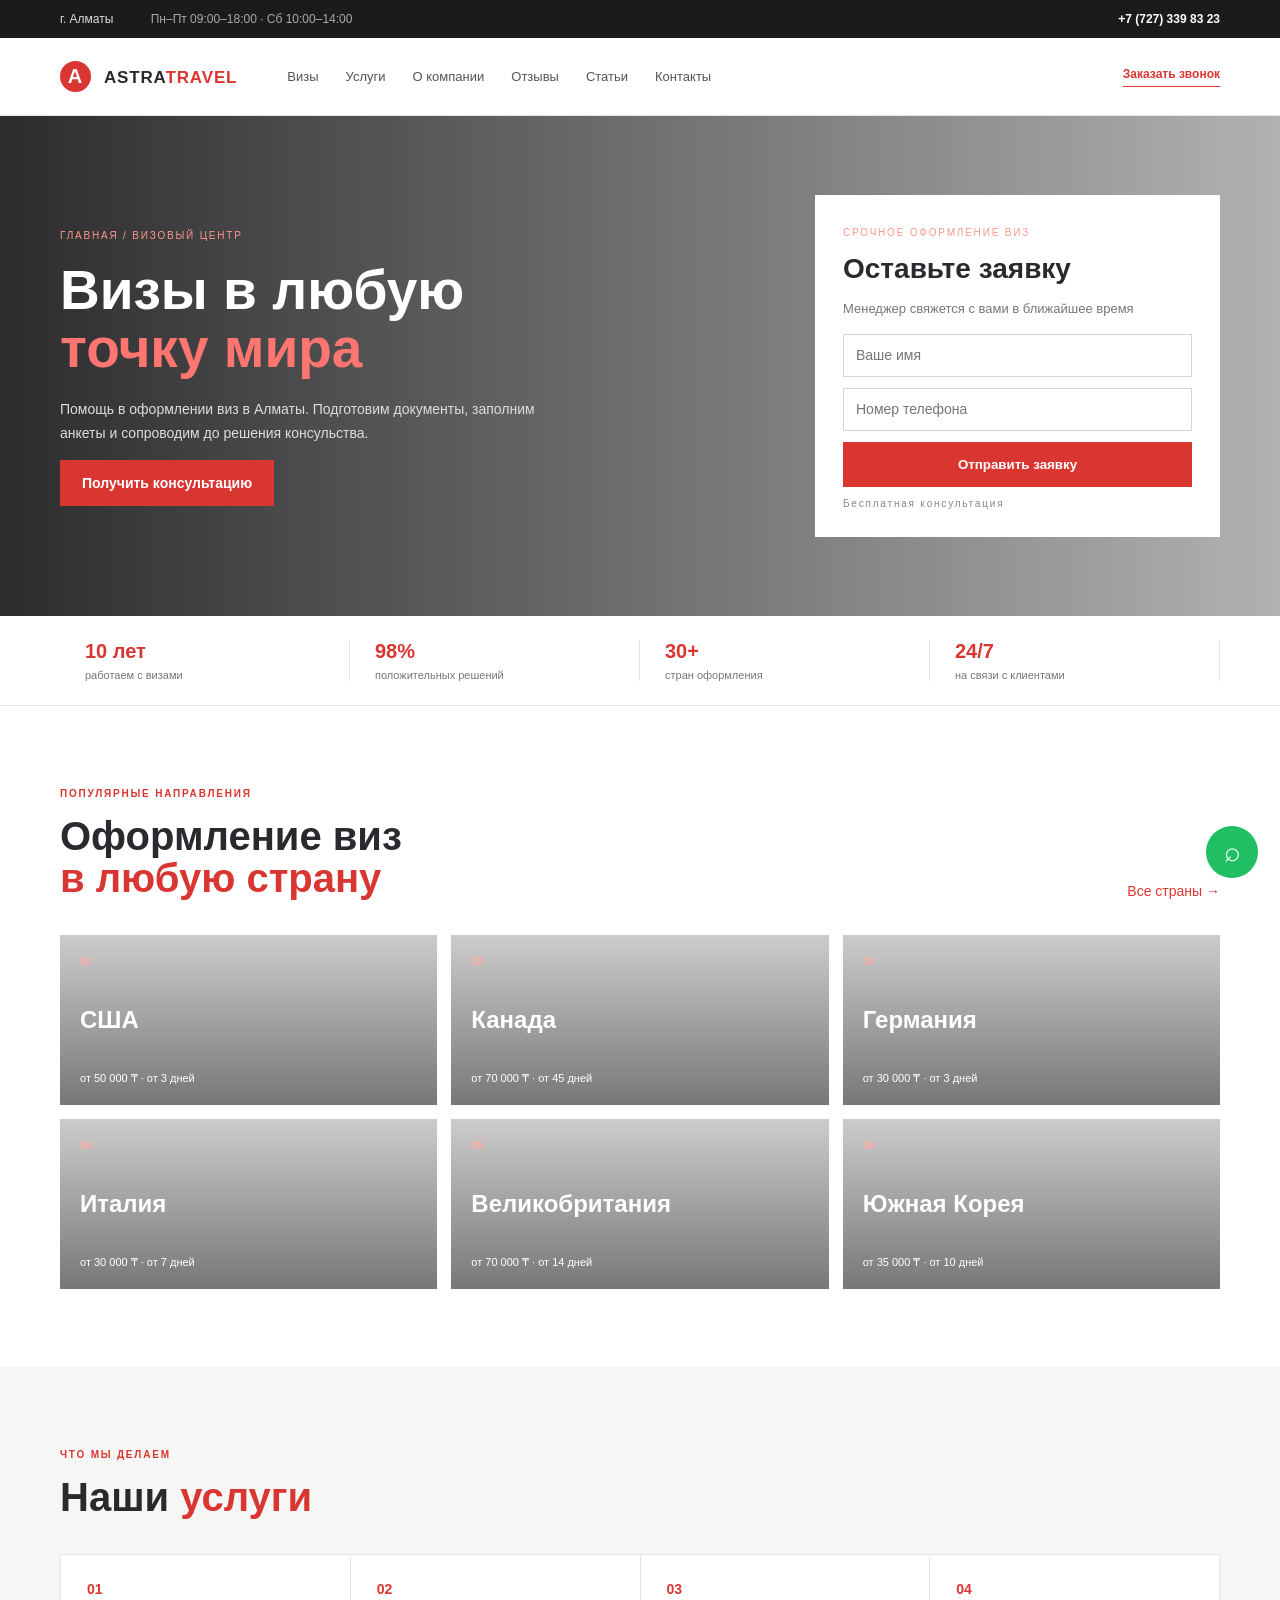
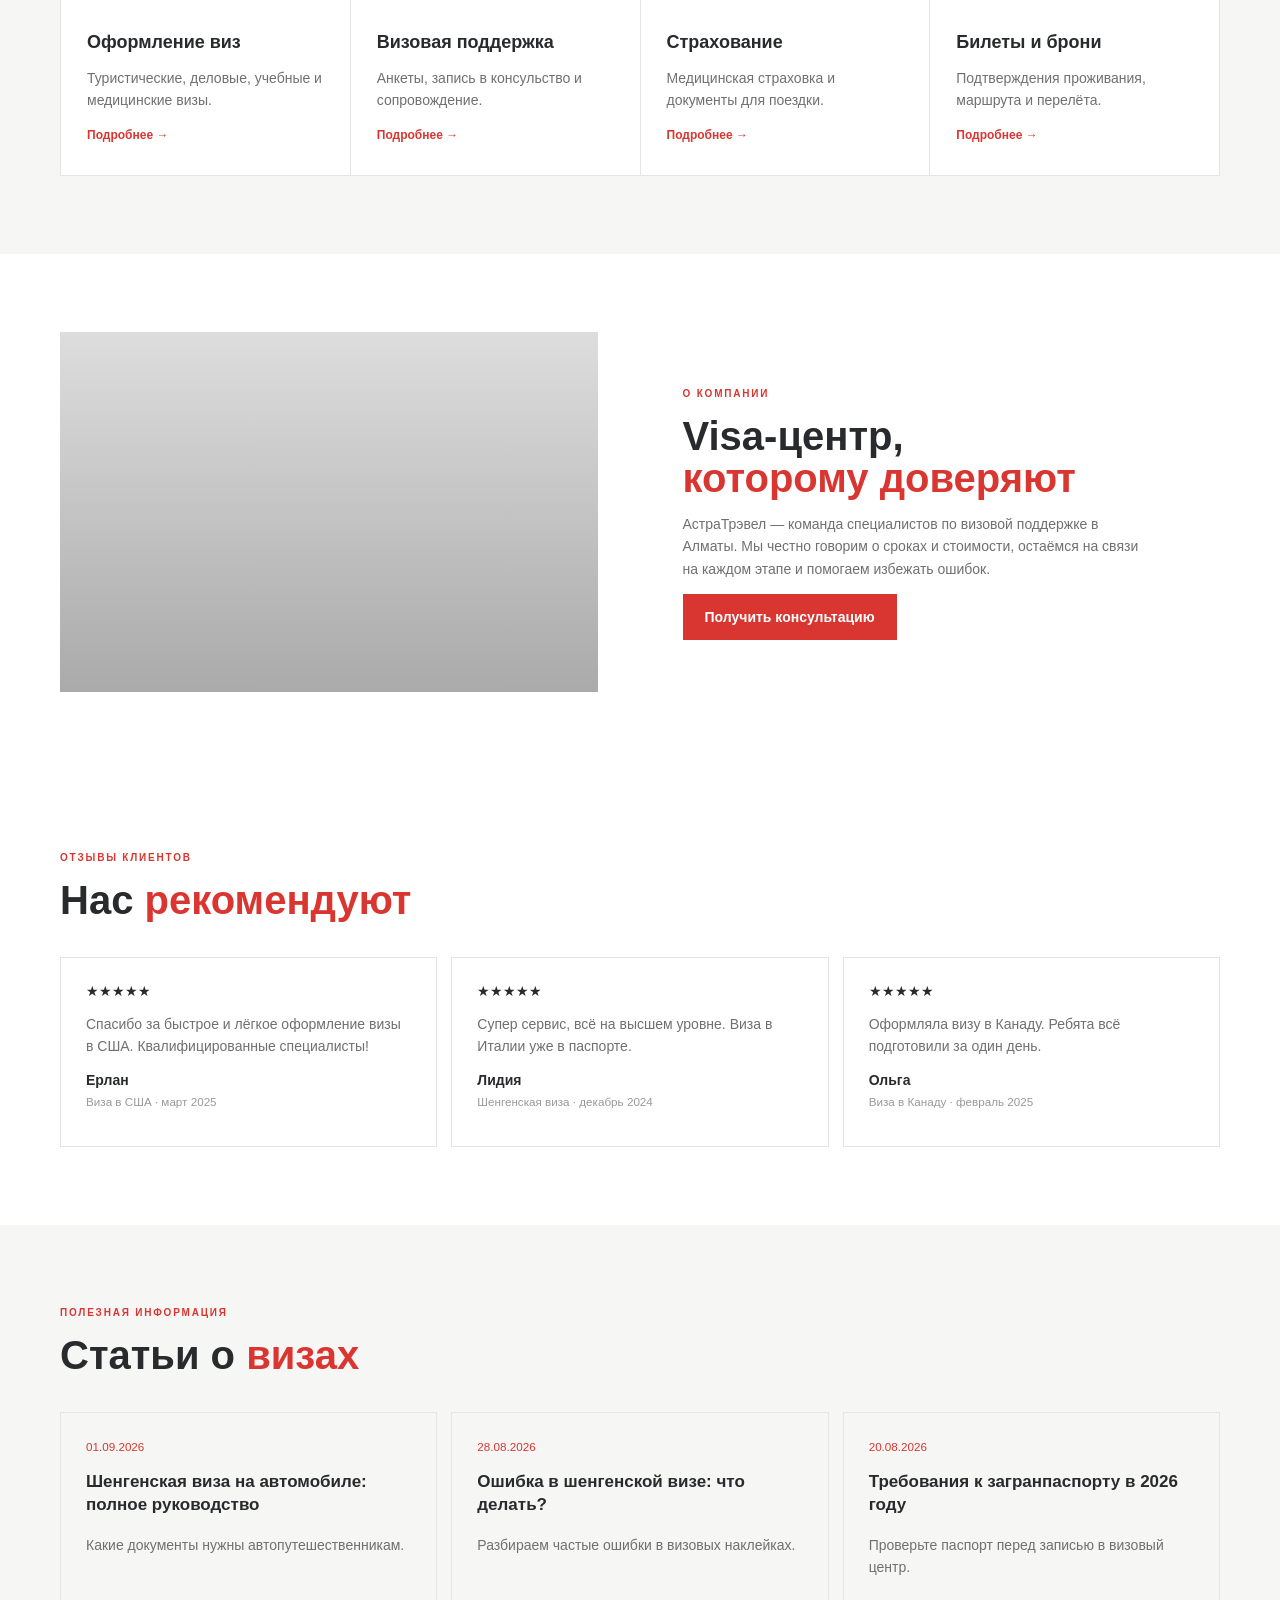
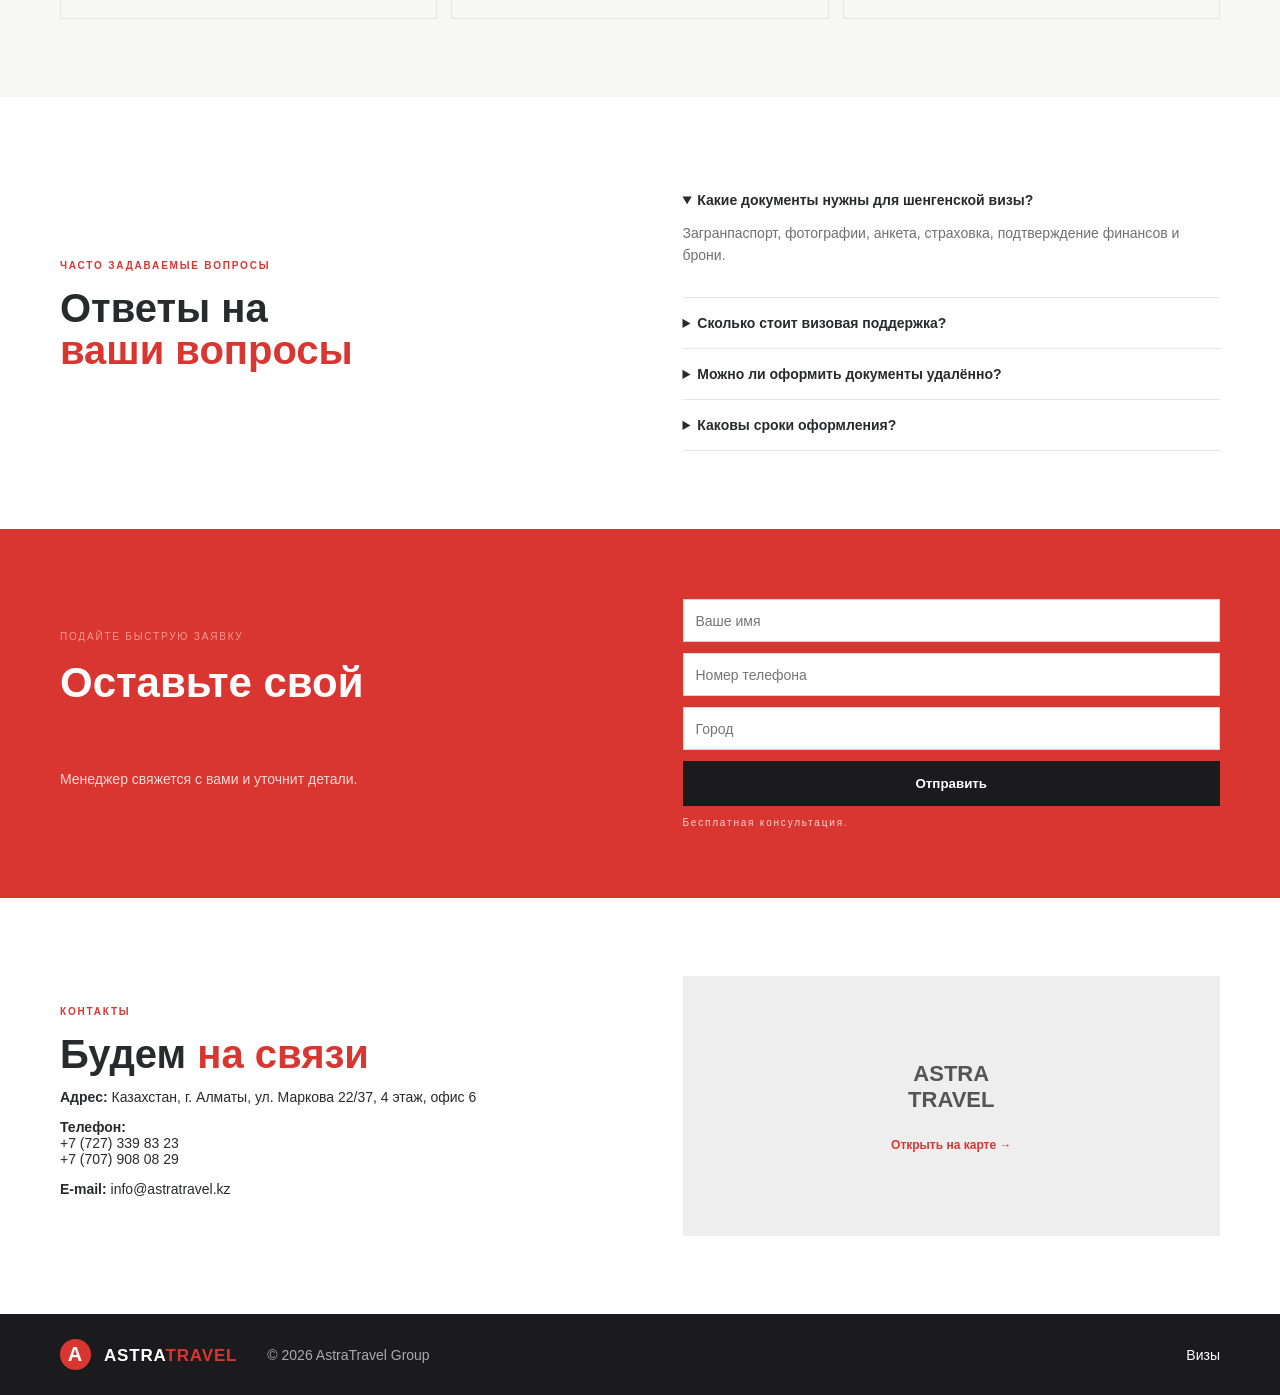
==== commit 256f89be: "Rebuild AstraTravel visa center site" ====
--- a/index.html
+++ b/index.html
@@ -1,48 +1,13 @@
-<!doctype html>
-<html lang="ru">
-<head>
-  <meta charset="UTF-8" />
-  <meta name="viewport" content="width=device-width, initial-scale=1.0" />
-  <title>AstraTravel Group — визы и путешествия из Алматы</title>
-  <meta name="description" content="AstraTravel Group помогает получить визы, подобрать туры и организовать путешествие из Алматы. Бесплатная консультация и сопровождение на каждом шаге." />
-  <link rel="preconnect" href="https://fonts.googleapis.com">
-  <link rel="preconnect" href="https://fonts.gstatic.com" crossorigin>
-  <link href="https://fonts.googleapis.com/css2?family=Manrope:wght@400;500;600;700;800&family=Montserrat:wght@700;800;900&display=swap" rel="stylesheet">
-  <link rel="stylesheet" href="/styles.css" />
-</head>
-<body>
-  <div class="topline"><div class="container top-line-inner"><span>Алматы · Казахстан</span><span>Пн–Пт 09:00–18:00 · Сб 10:00–14:00</span><a href="tel:+77001234567">+7 (700) 123-45-67</a></div></div>
-  <header class="header"><div class="container nav-wrap">
-    <a class="logo" href="#top" aria-label="AstraTravel Group"><span class="logo-mark">A</span><span>ASTRA<span>TRAVEL</span></span></a>
-    <nav class="nav" aria-label="Основное меню"><a href="/visa/">Все визы</a><a href="#services">Услуги</a><a href="#steps">Как работаем</a><a href="#about">О компании</a><a href="#contacts">Контакты</a></nav>
-    <a class="nav-cta" href="#lead">Получить консультацию <span>↗</span></a><button class="menu-btn" aria-label="Открыть меню">☰</button>
-  </div></header>
-
-  <main id="top">
-    <section class="hero"><div class="container hero-grid">
-      <div class="hero-copy"><div class="eyebrow light"><span></span> ASTRA TRAVEL GROUP</div><h1>Путешествия<br><em>начинаются</em> здесь</h1><p>Визы, туры и полное сопровождение поездок. Берём организацию на себя — вы выбираете маршрут.</p><div class="hero-actions"><a class="btn btn-red" href="#lead">Подобрать решение <span>→</span></a><a class="play-link" href="#steps"><span class="play">▶</span> Как это работает</a></div><div class="hero-stats"><div><b>12+</b><span>лет в путешествиях</span></div><div><b>98%</b><span>виз одобрено</span></div><div><b>7 500+</b><span>довольных клиентов</span></div></div></div>
-      <div class="hero-card"><div class="hero-card-label">Популярное направление</div><strong>Европа<br>без лишних хлопот</strong><p>Поможем подготовить документы на шенгенскую визу и найдём лучший маршрут.</p><a href="#visa">Смотреть визы <span>→</span></a></div>
-    </div></section>
-
-    <section class="quick-strip"><div class="container quick-grid"><div><span class="q-icon">◉</span><span><b>Визовая поддержка</b><small>От консультации до паспорта</small></span></div><div><span class="q-icon">✦</span><span><b>Туры под ключ</b><small>Отели, билеты и трансфер</small></span></div><div><span class="q-icon">⌁</span><span><b>Личная забота</b><small>Менеджер всегда на связи</small></span></div><a href="#lead" class="strip-link">Нужна помощь? <b>Напишите нам →</b></a></div></section>
-
-    <section class="section" id="visa"><div class="container"><div class="section-head"><div><div class="eyebrow"><span></span> ВИЗОВЫЙ ЦЕНТР</div><h2>Куда отправимся<br><em>в этот раз?</em></h2></div><a class="text-link" href="#lead">Все направления <span>→</span></a></div>
-      <div class="visa-grid"><a class="visa-card visa-eu" href="#lead"><div class="visa-overlay"></div><div class="visa-info"><span>01 · ШЕНГЕН</span><h3>Европа</h3><p>Италия · Франция · Испания · Германия</p><b>Узнать больше →</b></div></a><a class="visa-card visa-asia" href="#lead"><div class="visa-overlay"></div><div class="visa-info"><span>02 · АЗИЯ</span><h3>Азия</h3><p>Япония · Корея · Китай · Таиланд</p><b>Узнать больше →</b></div></a><a class="visa-card visa-usa" href="#lead"><div class="visa-overlay"></div><div class="visa-info"><span>03 · МИР</span><h3>США и Канада</h3><p>Подготовка к интервью и подача</p><b>Узнать больше →</b></div></a></div>
-    </div></section>
-
-    <section class="section muted" id="services"><div class="container"><div class="section-head"><div><div class="eyebrow"><span></span> НАШИ УСЛУГИ</div><h2>Всё для поездки<br><em>в одном месте</em></h2></div><p class="section-note">Собираем путешествие под вас — от первого вопроса до возвращения домой.</p></div><div class="service-grid"><article><span class="service-num">01</span><div class="service-icon">✈</div><h3>Визы</h3><p>Проверим документы, заполним анкеты, запишем на подачу и будем рядом до решения.</p><a href="#lead">Подробнее →</a></article><article><span class="service-num">02</span><div class="service-icon">▦</div><h3>Туры</h3><p>Подберём отель и перелёт под ваши даты, бюджет и настроение — без шаблонных вариантов.</p><a href="#lead">Подробнее →</a></article><article><span class="service-num">03</span><div class="service-icon">♧</div><h3>Страхование</h3><p>Оформим медицинскую страховку, трансферы и всё необходимое для спокойной поездки.</p><a href="#lead">Подробнее →</a></article><article><span class="service-num">04</span><div class="service-icon">◎</div><h3>Для бизнеса</h3><p>Деловые поездки, приглашения и визовая поддержка для команд и корпоративных клиентов.</p><a href="#lead">Подробнее →</a></article></div></div></section>
-
-    <section class="process section" id="steps"><div class="container process-grid"><div><div class="eyebrow light"><span></span> ПРОСТОЙ ПРОЦЕСС</div><h2>Три шага<br><em>до поездки</em></h2><p>Не нужно разбираться во всём самостоятельно. Мы подскажем, проверим и доведём дело до результата.</p><a class="btn btn-white" href="#lead">Начать с консультации <span>→</span></a></div><div class="steps"><div class="step"><b>01</b><div><h3>Рассказываете о планах</h3><p>Напишите нам или оставьте заявку — ответим в течение 15 минут.</p></div></div><div class="step"><b>02</b><div><h3>Получаете понятный план</h3><p>Составим список документов, сроки и стоимость без скрытых условий.</p></div></div><div class="step"><b>03</b><div><h3>Едете навстречу впечатлениям</h3><p>Берём рутину на себя, вы спокойно собираетесь в дорогу.</p></div></div></div></div></section>
-
-    <section class="section about" id="about"><div class="container about-grid"><div class="about-photo"></div><div><div class="eyebrow"><span></span> О КОМПАНИИ</div><h2>Мы любим<br><em>открывать мир</em></h2><p class="lead">AstraTravel Group — команда людей, которые знают, как превратить сложную подготовку к поездке в понятный и приятный процесс.</p><p>Работаем честно: заранее говорим о сроках, помогаем собрать сильный пакет документов и остаёмся на связи после подачи.</p><div class="signature">ASTRA<span>TRAVEL</span><small>С любовью к путешествиям</small></div></div></div></section>
-
-    <section class="section reviews"><div class="container"><div class="section-head"><div><div class="eyebrow"><span></span> ОТЗЫВЫ</div><h2>Нас рекомендуют<br><em>своим близким</em></h2></div><div class="review-arrows">← &nbsp; →</div></div><div class="review-grid"><blockquote><div class="stars">★★★★★</div><p>«Всё получилось с первого раза. Менеджер объяснила каждый шаг, помогла с документами и была на связи даже вечером. Виза в Италию уже в паспорте!»</p><footer><span class="avatar">А</span><span><b>Алия К.</b><small>Шенгенская виза · июнь 2024</small></span></footer></blockquote><blockquote><div class="stars">★★★★★</div><p>«Отдельное спасибо за честность и скорость. Подобрали отличный тур в Японию, всё было организовано идеально. Обязательно вернёмся снова.»</p><footer><span class="avatar orange">М</span><span><b>Максим Р.</b><small>Тур в Японию · май 2024</small></span></footer></blockquote></div></div></section>
-
-    <section class="lead-section" id="lead"><div class="container lead-grid"><div><div class="eyebrow light"><span></span> БЕСПЛАТНАЯ КОНСУЛЬТАЦИЯ</div><h2>Расскажите,<br><em>куда хотите</em></h2><p>Оставьте контакты — наш менеджер свяжется с вами и подскажет лучший вариант.</p><div class="contact-mini"><span>или напишите нам сразу</span><a href="https://wa.me/77001234567">WhatsApp <b>↗</b></a></div></div><form id="lead-form"><label>Ваше имя<input name="name" required placeholder="Как к вам обращаться?"></label><label>Номер телефона<input name="phone" required type="tel" placeholder="+7 (___) ___-__-__"></label><label>Что вас интересует?<select name="interest"><option>Виза</option><option>Тур</option><option>Страхование</option><option>Деловая поездка</option></select></label><button class="btn btn-dark" type="submit">Отправить заявку <span>→</span></button><small>Нажимая кнопку, вы соглашаетесь с политикой конфиденциальности.</small></form></div></section>
-    <section class="contacts section" id="contacts"><div class="container contact-grid"><div><div class="eyebrow"><span></span> КОНТАКТЫ</div><h2>Будем на связи</h2><div class="contact-row"><span>Телефон</span><a href="tel:+77001234567">+7 (700) 123-45-67</a></div><div class="contact-row"><span>WhatsApp</span><a href="https://wa.me/77001234567">Написать менеджеру ↗</a></div><div class="contact-row"><span>Адрес</span><p>г. Алматы, ул. Маркова 22/37,<br>4 этаж, офис 6</p></div></div><div class="map-card"><div class="map-pin">✦</div><div><b>AstraTravel Group</b><span>Алматы · Маркова 22/37</span></div><a href="https://maps.google.com/?q=Markova+22+Almaty" target="_blank">Открыть на карте ↗</a></div></div></section>
-  </main>
-  <footer><div class="container footer-inner"><a class="logo" href="#top"><span class="logo-mark">A</span><span>ASTRA<span>TRAVEL</span></span></a><span>© 2024 AstraTravel Group</span><div><a href="#visa">Визы</a><a href="#services">Услуги</a><a href="#contacts">Контакты</a></div></div></footer>
-  <a class="float-wa" href="https://wa.me/77001234567" aria-label="Написать в WhatsApp">⌕</a>
-  <div class="toast" role="status">Спасибо! Мы свяжемся с вами в ближайшее время.</div>
-  <script src="/script.js"></script>
-</body></html>
+<!doctype html><html lang="ru"><head><meta charset="utf-8"><meta name="viewport" content="width=device-width,initial-scale=1"><title>AstraTravel — визы в Алматы</title><link rel="stylesheet" href="/styles.css"></head><body>
+<div class="top"><div class="wrap">г. Алматы <span>Пн–Пт 09:00–18:00 · Сб 10:00–14:00</span><a href="tel:+77273398323">+7 (727) 339 83 23</a></div></div><header><div class="wrap head"><a class="brand" href="/"><b>A</b> ASTRA<em>TRAVEL</em></a><nav><a href="/visa/">Визы</a><a href="#services">Услуги</a><a href="#about">О компании</a><a href="#reviews">Отзывы</a><a href="#articles">Статьи</a><a href="#contacts">Контакты</a></nav><a class="callback" href="#callback">Заказать звонок</a><button class="hamb">☰</button></div></header>
+<main><section class="hero"><div class="wrap hero-in"><div><small>ГЛАВНАЯ / ВИЗОВЫЙ ЦЕНТР</small><h1>Визы в любую<br><strong>точку мира</strong></h1><p>Помощь в оформлении виз в Алматы. Подготовим документы, заполним анкеты и сопроводим до решения консульства.</p><a class="btn" href="#callback">Получить консультацию</a></div><div class="urgent"><small>СРОЧНОЕ ОФОРМЛЕНИЕ ВИЗ</small><h2>Оставьте заявку</h2><p>Менеджер свяжется с вами в ближайшее время</p><form class="lead-form"><input required name="name" placeholder="Ваше имя"><input required name="phone" placeholder="Номер телефона"><button class="btn">Отправить заявку</button><small>Бесплатная консультация</small></form></div></div></section>
+<section class="trust"><div class="wrap trustin"><b>10 лет <i>работаем с визами</i></b><b>98% <i>положительных решений</i></b><b>30+ <i>стран оформления</i></b><b>24/7 <i>на связи с клиентами</i></b></div></section>
+<section class="section"><div class="wrap"><div class="section-title"><div><small>ПОПУЛЯРНЫЕ НАПРАВЛЕНИЯ</small><h2>Оформление виз<br><i>в любую страну</i></h2></div><a href="/visa/">Все страны →</a></div><div class="country-grid"><a class="country c1" href="/visa/"><b>01</b><strong>США</strong><span>от 50 000 ₸ · от 3 дней</span></a><a class="country c2" href="/visa/"><b>02</b><strong>Канада</strong><span>от 70 000 ₸ · от 45 дней</span></a><a class="country c3" href="/visa/"><b>03</b><strong>Германия</strong><span>от 30 000 ₸ · от 3 дней</span></a><a class="country c4" href="/visa/"><b>04</b><strong>Италия</strong><span>от 30 000 ₸ · от 7 дней</span></a><a class="country c5" href="/visa/"><b>05</b><strong>Великобритания</strong><span>от 70 000 ₸ · от 14 дней</span></a><a class="country c6" href="/visa/"><b>06</b><strong>Южная Корея</strong><span>от 35 000 ₸ · от 10 дней</span></a></div></div></section>
+<section class="section gray" id="services"><div class="wrap"><div class="section-title"><div><small>ЧТО МЫ ДЕЛАЕМ</small><h2>Наши <i>услуги</i></h2></div></div><div class="services"><article><b>01</b><h3>Оформление виз</h3><p>Туристические, деловые, учебные и медицинские визы.</p><a href="#callback">Подробнее →</a></article><article><b>02</b><h3>Визовая поддержка</h3><p>Анкеты, запись в консульство и сопровождение.</p><a href="#callback">Подробнее →</a></article><article><b>03</b><h3>Страхование</h3><p>Медицинская страховка и документы для поездки.</p><a href="#callback">Подробнее →</a></article><article><b>04</b><h3>Билеты и брони</h3><p>Подтверждения проживания, маршрута и перелёта.</p><a href="#callback">Подробнее →</a></article></div></div></section>
+<section class="about section" id="about"><div class="wrap aboutin"><div class="aboutpic"></div><div><small>О КОМПАНИИ</small><h2>Visa-центр,<br><i>которому доверяют</i></h2><p>АстраТрэвел — команда специалистов по визовой поддержке в Алматы. Мы честно говорим о сроках и стоимости, остаёмся на связи на каждом этапе и помогаем избежать ошибок.</p><a class="btn" href="#callback">Получить консультацию</a></div></div></section>
+<section class="section" id="reviews"><div class="wrap"><div class="section-title"><div><small>ОТЗЫВЫ КЛИЕНТОВ</small><h2>Нас <i>рекомендуют</i></h2></div></div><div class="review-grid"><blockquote>★★★★★<p>Спасибо за быстрое и лёгкое оформление визы в США. Квалифицированные специалисты!</p><b>Ерлан</b><small>Виза в США · март 2025</small></blockquote><blockquote>★★★★★<p>Супер сервис, всё на высшем уровне. Виза в Италии уже в паспорте.</p><b>Лидия</b><small>Шенгенская виза · декабрь 2024</small></blockquote><blockquote>★★★★★<p>Оформляла визу в Канаду. Ребята всё подготовили за один день.</p><b>Ольга</b><small>Виза в Канаду · февраль 2025</small></blockquote></div></div></section>
+<section class="section gray" id="articles"><div class="wrap"><div class="section-title"><div><small>ПОЛЕЗНАЯ ИНФОРМАЦИЯ</small><h2>Статьи о <i>визах</i></h2></div></div><div class="article-grid"><article><small>01.09.2026</small><h3>Шенгенская виза на автомобиле: полное руководство</h3><p>Какие документы нужны автопутешественникам.</p></article><article><small>28.08.2026</small><h3>Ошибка в шенгенской визе: что делать?</h3><p>Разбираем частые ошибки в визовых наклейках.</p></article><article><small>20.08.2026</small><h3>Требования к загранпаспорту в 2026 году</h3><p>Проверьте паспорт перед записью в визовый центр.</p></article></div></div></section>
+<section class="section faq"><div class="wrap faqgrid"><div><small>ЧАСТО ЗАДАВАЕМЫЕ ВОПРОСЫ</small><h2>Ответы на<br><i>ваши вопросы</i></h2></div><div class="questions"><details open><summary>Какие документы нужны для шенгенской визы?</summary><p>Загранпаспорт, фотографии, анкета, страховка, подтверждение финансов и брони.</p></details><details><summary>Сколько стоит визовая поддержка?</summary><p>Цена зависит от страны, типа визы и объёма работы.</p></details><details><summary>Можно ли оформить документы удалённо?</summary><p>Да, подготовка пакета возможна дистанционно.</p></details><details><summary>Каковы сроки оформления?</summary><p>В среднем от 5 до 15 рабочих дней.</p></details></div></div></section>
+<section class="callback-section" id="callback"><div class="wrap callbackin"><div><small>ПОДАЙТЕ БЫСТРУЮ ЗАЯВКУ</small><h2>Оставьте свой<br><i>номер телефона</i></h2><p>Менеджер свяжется с вами и уточнит детали.</p></div><form class="lead-form"><input required name="name" placeholder="Ваше имя"><input required name="phone" placeholder="Номер телефона"><input name="city" placeholder="Город"><button class="btn dark">Отправить</button><small>Бесплатная консультация.</small></form></div></section>
+<section class="section" id="contacts"><div class="wrap contactin"><div><small>КОНТАКТЫ</small><h2>Будем <i>на связи</i></h2><p><b>Адрес:</b> Казахстан, г. Алматы, ул. Маркова 22/37, 4 этаж, офис 6</p><p><b>Телефон:</b><br><a href="tel:+77273398323">+7 (727) 339 83 23</a><br><a href="tel:+77079080829">+7 (707) 908 08 29</a></p><p><b>E-mail:</b> info@astratravel.kz</p></div><div class="map">ASTRA<br>TRAVEL<br><a href="https://maps.google.com/?q=Markova+22+Almaty">Открыть на карте →</a></div></div></section></main>
+<footer><div class="wrap foot"><a class="brand" href="/"><b>A</b> ASTRA<em>TRAVEL</em></a><span>© 2026 AstraTravel Group</span><a href="/visa/">Визы</a></div></footer><a class="whatsapp" href="https://wa.me/77079080829">⌕</a><div class="toast">Спасибо! Мы свяжемся с вами в ближайшее время.</div><script src="/script.js"></script></body></html>
--- a/styles.css
+++ b/styles.css
@@ -1,4 +1 @@
-:root{--red:#df3d36;--red-dark:#b82c2b;--ink:#17181b;--muted:#67686c;--line:#e8e8e8;--cream:#f7f5f2;--white:#fff}*{box-sizing:border-box}html{scroll-behavior:smooth}body{margin:0;color:var(--ink);font-family:Manrope,Arial,sans-serif;background:#fff}a{text-decoration:none;color:inherit}.container{width:min(1180px,calc(100% - 56px));margin:auto}.topline{background:#17181b;color:#cfd0d2;font-size:11px;letter-spacing:.03em}.top-line-inner{height:34px;display:flex;align-items:center;gap:30px}.top-line-inner a{margin-left:auto;color:#fff;font-weight:700}.header{height:82px;background:#fff;position:sticky;top:0;z-index:10;box-shadow:0 4px 20px #00000008}.nav-wrap{height:100%;display:flex;align-items:center;gap:48px}.logo{display:flex;align-items:center;gap:10px;font-family:Montserrat,sans-serif;font-size:15px;font-weight:900;letter-spacing:.04em;white-space:nowrap}.logo>span:last-child>span{color:var(--red)}.logo-mark{width:32px;height:32px;border-radius:50%;background:var(--red);color:#fff;display:grid;place-items:center;font-size:20px;font-style:italic}.nav{display:flex;gap:28px;font-size:13px;color:#4b4c50;flex:1}.nav a:hover,.text-link:hover{color:var(--red)}.nav-cta{font-size:12px;font-weight:800;color:var(--red);border-bottom:1px solid var(--red);padding-bottom:5px}.nav-cta span,.btn span{margin-left:18px;font-size:16px}.menu-btn{display:none;background:transparent;border:0;font-size:22px}.hero{min-height:600px;background:linear-gradient(90deg,#161719eb 0%,#1617199e 47%,#16171918 100%),url('https://images.unsplash.com/photo-1500534623283-312aade485b7?auto=format&fit=crop&w=1800&q=85') center/cover;color:#fff}.hero-grid{min-height:600px;display:grid;grid-template-columns:1fr 360px;align-items:center;gap:50px}.eyebrow{font-size:10px;letter-spacing:.2em;color:var(--red);font-weight:800;margin-bottom:22px}.eyebrow span{display:inline-block;width:26px;height:2px;background:currentColor;vertical-align:middle;margin-right:10px}.eyebrow.light{color:#ff8d86}.hero h1,h2{font-family:Montserrat,sans-serif;font-size:62px;line-height:1.06;letter-spacing:-.055em;margin:0 0 25px}.hero h1 em,h2 em{font-style:normal;color:#fa736c}.hero p{font-size:16px;line-height:1.7;max-width:500px;color:#d6d6d7}.hero-actions{display:flex;align-items:center;gap:27px;margin-top:32px}.btn{display:inline-flex;align-items:center;justify-content:center;border:0;padding:16px 20px;font-weight:800;font-size:12px;cursor:pointer}.btn-red{background:var(--red);color:white}.btn-red:hover{background:var(--red-dark)}.play-link{font-size:12px;font-weight:700}.play{border:1px solid #ffffff80;width:32px;height:32px;border-radius:50%;display:inline-grid;place-items:center;font-size:9px;margin-right:9px}.hero-stats{display:flex;gap:40px;margin-top:80px}.hero-stats div{display:flex;flex-direction:column;gap:3px}.hero-stats b{font-family:Montserrat;font-size:22px}.hero-stats span{font-size:10px;color:#c5c6c8}.hero-card{align-self:end;margin-bottom:65px;background:#fff;color:var(--ink);padding:27px 28px;background:linear-gradient(#ffffffed,#ffffffed),url('https://images.unsplash.com/photo-1516483638261-f4dbaf036963?auto=format&fit=crop&w=700&q=80') center/cover;box-shadow:0 14px 50px #0003}.hero-card-label{color:var(--red);font-size:10px;text-transform:uppercase;font-weight:800;letter-spacing:.15em;margin-bottom:25px}.hero-card strong{font:800 27px/1.16 Montserrat}.hero-card p{font-size:12px;color:#6d6e70;line-height:1.6;margin:16px 0 25px}.hero-card a{font-size:11px;font-weight:800;color:var(--red)}.hero-card a span{margin-left:20px;font-size:17px}.quick-strip{background:var(--red);color:#fff}.quick-grid{display:grid;grid-template-columns:repeat(3,1fr) 1.25fr;align-items:center;min-height:90px}.quick-grid>div{display:flex;gap:12px;align-items:center;border-right:1px solid #ffffff45;padding:0 30px}.quick-grid>div:first-child{padding-left:0}.q-icon{font-size:23px}.quick-grid b,.quick-grid small{display:block}.quick-grid b{font-size:12px}.quick-grid small{font-size:10px;color:#ffc5c1;margin-top:4px}.strip-link{font-size:11px;text-align:right}.strip-link b{display:block;margin-top:4px;color:#fff}.section{padding:105px 0}.section-head{display:flex;justify-content:space-between;align-items:end;margin-bottom:45px}.section h2{font-size:45px}.text-link{color:var(--red);font-size:12px;font-weight:800;margin-bottom:10px}.text-link span{font-size:18px;margin-left:20px}.visa-grid{display:grid;grid-template-columns:1.3fr 1fr 1fr;gap:15px}.visa-card{height:370px;position:relative;overflow:hidden;color:#fff;background-size:cover;background-position:center;transition:transform .3s}.visa-card:hover{transform:translateY(-5px)}.visa-eu{background-image:url('https://images.unsplash.com/photo-1499856871958-5b9627545d1a?auto=format&fit=crop&w=1000&q=80')}.visa-asia{background-image:url('https://images.unsplash.com/photo-1528360983277-13d401cdc186?auto=format&fit=crop&w=900&q=80')}.visa-usa{background-image:url('https://images.unsplash.com/photo-1485871981521-5b1fd3805eee?auto=format&fit=crop&w=900&q=80')}.visa-overlay{position:absolute;inset:0;background:linear-gradient(transparent 20%,#111c 100%)}.visa-info{position:absolute;bottom:28px;left:28px}.visa-info span{font-size:9px;letter-spacing:.16em;color:#ffaca6;font-weight:800}.visa-info h3{font:800 28px Montserrat;margin:10px 0 8px}.visa-info p{font-size:11px;margin:0 0 18px;color:#ddd}.visa-info b{font-size:11px}.muted{background:var(--cream)}.section-note{font-size:13px;line-height:1.7;color:#777;max-width:270px;margin:0 0 9px}.service-grid{display:grid;grid-template-columns:repeat(4,1fr);border-top:1px solid #dedbd6}.service-grid article{padding:28px 28px 10px 0;border-right:1px solid #dedbd6;margin-right:28px;position:relative}.service-grid article:last-child{border:0}.service-num{font-size:10px;color:#999}.service-icon{color:var(--red);font-size:30px;margin:29px 0 20px}.service-grid h3{font:800 20px Montserrat;margin:0 0 12px}.service-grid p{font-size:12px;line-height:1.7;color:#777;min-height:82px}.service-grid a{color:var(--red);font-size:11px;font-weight:800}.process{background:var(--red-dark);color:#fff}.process-grid{display:grid;grid-template-columns:1fr 1fr;gap:110px}.process h2{font-size:48px}.process p{color:#f8cac7;font-size:13px;line-height:1.8;max-width:390px;margin-bottom:30px}.btn-white{background:#fff;color:var(--red-dark)}.steps{padding-top:17px}.step{display:grid;grid-template-columns:40px 1fr;gap:23px;padding:0 0 28px;margin-bottom:27px;border-bottom:1px solid #ffffff40}.step:last-child{border:0}.step>b{font:800 13px Montserrat;color:#ffaea8}.step h3{font:700 15px Montserrat;margin:0 0 9px}.step p{font-size:12px;margin:0;color:#f6c5c2}.about-grid{display:grid;grid-template-columns:1fr 1fr;gap:90px;align-items:center}.about-photo{height:490px;background:linear-gradient(#00000014,#00000014),url('https://images.unsplash.com/photo-1470214304380-aadaedcfff1b?auto=format&fit=crop&w=1000&q=80') center/cover}.about h2{font-size:45px}.lead{font-size:16px!important;color:#333!important}.about p{font-size:13px;line-height:1.85;color:#777;max-width:480px}.signature{font:900 22px Montserrat;color:var(--red);margin-top:30px}.signature span{color:#191a1d}.signature small{display:block;color:#999;font:italic 11px Manrope;margin-top:4px}.reviews{background:#fafafa}.review-arrows{font-size:20px;color:#aaa}.review-grid{display:grid;grid-template-columns:1fr 1fr;gap:18px}.review-grid blockquote{background:#fff;margin:0;padding:32px;box-shadow:0 8px 30px #00000006}.stars{color:#e55b51;letter-spacing:4px}.review-grid p{font-size:14px;line-height:1.75;color:#555;min-height:80px}.review-grid footer{display:flex;align-items:center;gap:12px;border-top:1px solid #eee;padding-top:20px}.avatar{width:35px;height:35px;background:#f4d7d2;display:grid;place-items:center;border-radius:50%;font-weight:800;color:#b7524a}.avatar.orange{background:#f2e0c8;color:#a66d32}.review-grid footer b,.review-grid footer small{display:block}.review-grid footer b{font-size:12px}.review-grid footer small{font-size:10px;color:#999;margin-top:3px}.lead-section{background:linear-gradient(110deg,#c93131,#9e2026);color:#fff;padding:95px 0}.lead-grid{display:grid;grid-template-columns:1fr 1fr;gap:120px}.lead-section h2{font-size:52px}.lead-section p{font-size:14px;color:#ffd0cb;line-height:1.7;max-width:390px}.contact-mini{margin-top:50px;font-size:11px;display:flex;gap:24px;align-items:center}.contact-mini span{color:#f4b2ad}.contact-mini a{font-weight:800;border-bottom:1px solid #fff;padding-bottom:5px}.lead-section form{background:#fff;color:#18191b;padding:34px}.lead-section label{display:block;font-size:11px;font-weight:800;margin-bottom:18px}.lead-section input,.lead-section select{display:block;width:100%;border:0;border-bottom:1px solid #ddd;padding:12px 0 10px;font:13px Manrope;outline:0;background:transparent}.lead-section input:focus{border-color:var(--red)}.btn-dark{background:#191a1d;color:#fff;width:100%;margin-top:5px}.lead-section form small{display:block;font-size:9px;color:#aaa;margin-top:17px}.contacts{padding-bottom:90px}.contact-grid{display:grid;grid-template-columns:1fr 1fr;gap:100px}.contacts h2{font-size:42px}.contact-row{display:grid;grid-template-columns:100px 1fr;border-top:1px solid #eee;padding:17px 0;font-size:12px}.contact-row>span{color:#999}.contact-row a{font-weight:800;color:var(--red)}.contact-row p{margin:0;line-height:1.7}.map-card{min-height:275px;padding:30px;display:flex;flex-direction:column;justify-content:flex-end;gap:8px;background:linear-gradient(#17181a44,#17181add),url('https://images.unsplash.com/photo-1526772662000-3f88f10405ff?auto=format&fit=crop&w=1000&q=80') center/cover;color:#fff}.map-pin{font-size:38px;color:#ff756e;margin-bottom:auto}.map-card b{display:block;font-size:15px}.map-card span{display:block;font-size:11px;color:#ccc;margin-top:4px}.map-card a{color:#ff9b95;font-size:11px;font-weight:800;margin-top:15px}footer{background:#17181b;color:#aaa;padding:26px 0}.footer-inner{display:flex;align-items:center;gap:30px;font-size:10px}.footer-inner .logo{color:#fff}.footer-inner>div{margin-left:auto;display:flex;gap:22px}.float-wa{position:fixed;right:24px;bottom:24px;width:53px;height:53px;border-radius:50%;background:#20b968;color:#fff;display:grid;place-items:center;font-size:24px;box-shadow:0 5px 18px #0003;z-index:20}.toast{position:fixed;bottom:25px;left:50%;transform:translate(-50%,120px);background:#191a1d;color:#fff;padding:16px 25px;font-size:12px;z-index:30;transition:.3s}.toast.show{transform:translate(-50%,0)}
-@media(max-width:800px){.container{width:min(100% - 36px,600px)}.topline{display:none}.header{height:68px}.nav{display:none}.nav-wrap{justify-content:space-between}.nav-cta{margin-left:auto;margin-right:15px;font-size:10px}.menu-btn{display:block}.hero,.hero-grid{min-height:650px}.hero-grid{display:block;padding-top:85px}.hero h1{font-size:47px}.hero-card{margin-top:55px}.hero-stats{margin-top:45px;gap:20px}.hero-stats b{font-size:17px}.hero-stats span{font-size:9px}.quick-grid{grid-template-columns:1fr 1fr;padding:15px 0;gap:16px}.quick-grid>div{padding:5px 0!important;border:0}.strip-link{grid-column:1/-1;text-align:left}.section{padding:70px 0}.section-head{display:block}.section h2,.about h2{font-size:36px}.section-note{margin-top:20px}.visa-grid{grid-template-columns:1fr 1fr}.visa-card{height:270px}.visa-card:first-child{grid-column:1/-1}.service-grid{grid-template-columns:1fr 1fr}.service-grid article{margin:0 16px 25px 0}.service-grid p{min-height:unset}.process-grid,.about-grid,.lead-grid,.contact-grid{grid-template-columns:1fr;gap:45px}.about-photo{height:300px}.review-grid{grid-template-columns:1fr}.lead-section h2{font-size:42px}.lead-grid{gap:35px}.footer-inner{flex-wrap:wrap}.footer-inner>div{margin-left:0;width:100%}}
-@media(max-width:480px){.nav-cta{display:none}.hero h1{font-size:41px}.hero-card{margin-top:35px}.hero-stats{gap:14px}.hero-stats b{font-size:15px}.hero-stats span{font-size:8px}.visa-grid{grid-template-columns:1fr}.visa-card:first-child{grid-column:auto}.visa-card{height:245px}.service-grid{grid-template-columns:1fr}.quick-grid{grid-template-columns:1fr}.quick-grid>div{border-bottom:1px solid #ffffff33!important;padding-bottom:10px!important}.strip-link{grid-column:auto}.contact-mini{display:block}.contact-mini a{display:inline-block;margin-top:12px}}
- .visa-hero{padding:90px 0 105px;background:linear-gradient(90deg,#17181be8,#17181b99),url('https://images.unsplash.com/photo-1512453979798-5ea266f8880c?auto=format&fit=crop&w=1800&q=85') center/cover;color:#fff}.visa-hero h1{font:800 58px/1.05 Montserrat;letter-spacing:-.05em;margin:0 0 22px}.visa-hero h1 em{font-style:normal;color:#fa736c}.visa-hero p{max-width:460px;color:#ddd;line-height:1.7;font-size:15px;margin-bottom:30px}.countries-page{padding-bottom:80px}.country-grid{display:grid;grid-template-columns:repeat(4,1fr);gap:15px}.country-card{min-height:205px;padding:22px;background:#fff;border:1px solid #eceae7;display:flex;flex-direction:column;transition:.25s}.country-card:hover{border-color:var(--red);transform:translateY(-4px)}.country-card span{font-size:10px;color:#aaa}.country-card h3{font:800 22px Montserrat;margin:34px 0 10px}.country-card p{font-size:11px;color:#777;margin:0}.country-card b{color:var(--red);font-size:11px;margin-top:auto}.country-card.featured{background:var(--red);color:#fff}.country-card.featured span,.country-card.featured p{color:#ffc8c4}.country-card.featured b{color:#fff}@media(max-width:800px){.country-grid{grid-template-columns:1fr 1fr}.visa-hero h1{font-size:43px}}@media(max-width:480px){.country-grid{grid-template-columns:1fr}}
+:root{--red:#d93632;--dark:#1b1b1d;--muted:#777;--line:#e5e5e5;--gray:#f6f6f5}*{box-sizing:border-box}html{scroll-behavior:smooth}body{margin:0;font:14px Arial,sans-serif;color:#292a2d}a{text-decoration:none;color:inherit}.wrap{width:min(1160px,calc(100% - 48px));margin:auto}.top{height:38px;background:var(--dark);color:#ddd;font-size:12px;padding:12px 0}.top span{margin-left:34px;color:#aaa}.top a{float:right;color:#fff;font-weight:bold}header{height:78px;border-bottom:1px solid var(--line);background:#fff}.head{height:100%;display:flex;align-items:center;gap:50px}.brand{font-weight:bold;font-size:17px;letter-spacing:.05em;white-space:nowrap}.brand b{display:inline-grid;place-items:center;width:31px;height:31px;border-radius:50%;background:var(--red);color:#fff;font-size:20px;margin-right:8px}.brand em,i{font-style:normal;color:var(--red)}nav{display:flex;gap:27px;flex:1;font-size:13px;color:#555}nav a:hover,.section-title>a,.services a{color:var(--red)}.callback{border-bottom:1px solid var(--red);padding-bottom:5px;color:var(--red);font-weight:bold;font-size:12px}.hamb{display:none;background:none;border:0;font-size:22px}.hero{background:linear-gradient(90deg,#171719e8,#17171955),url('https://images.unsplash.com/photo-1500534623283-312aade485b7?auto=format&fit=crop&w=1800&q=80') center/cover;color:#fff}.hero-in{min-height:500px;display:grid;grid-template-columns:1.25fr .75fr;gap:80px;align-items:center}.hero small,.callback-section small{letter-spacing:.18em;color:#ff968f;font-size:10px}.hero h1,.visa-hero h1{font-size:55px;line-height:1.05;margin:20px 0}.hero strong,.visa-hero strong{color:#ff756f}.hero p{max-width:500px;line-height:1.7;color:#ddd}.btn{display:inline-block;border:0;background:var(--red);color:#fff;padding:15px 22px;font-weight:bold;cursor:pointer}.urgent{background:#fff;color:#292a2d;padding:28px}.urgent h2{margin:14px 0 5px;font-size:28px}.urgent p{color:var(--muted);font-size:13px}.lead-form{display:grid;gap:11px}.lead-form input{height:43px;border:1px solid #d6d6d6;padding:0 12px;font:inherit}.lead-form small{font-size:10px;color:#888}.trust{border-bottom:1px solid var(--line)}.trustin{display:grid;grid-template-columns:repeat(4,1fr);padding:24px 0}.trustin b{font-size:20px;border-right:1px solid var(--line);padding-left:25px;color:var(--red)}.trustin i{display:block;color:#777;font-size:11px;font-weight:normal;margin-top:6px}.section{padding:78px 0}.gray{background:var(--gray)}.section-title{display:flex;justify-content:space-between;align-items:end;margin-bottom:36px}.section-title small,.about small,.faq small,.contactin small{font-size:10px;letter-spacing:.18em;color:var(--red);font-weight:bold}.section-title h2,.about h2,.faq h2,.contactin h2{font-size:40px;line-height:1.05;margin:15px 0 0}.section-title>p{max-width:300px;color:var(--muted);line-height:1.6}.country-grid{display:grid;grid-template-columns:repeat(3,1fr);gap:14px}.country{height:170px;padding:20px;color:#fff;display:flex;flex-direction:column;justify-content:space-between;background:#444}.country strong{font-size:24px;display:block}.country span{font-size:11px}.country b{font-size:11px;color:#ffaaa5}.c1{background:linear-gradient(#0003,#0008),url('https://images.unsplash.com/photo-1485871981521-5b1fd3805eee?auto=format&fit=crop&w=600&q=80') center/cover}.c2{background:linear-gradient(#0003,#0008),url('https://images.unsplash.com/photo-1517935706615-2717063c2225?auto=format&fit=crop&w=600&q=80') center/cover}.c3{background:linear-gradient(#0003,#0008),url('https://images.unsplash.com/photo-1467269204594-9661b134dd2b?auto=format&fit=crop&w=600&q=80') center/cover}.c4{background:linear-gradient(#0003,#0008),url('https://images.unsplash.com/photo-1529260830199-42c24126f198?auto=format&fit=crop&w=600&q=80') center/cover}.c5{background:linear-gradient(#0003,#0008),url('https://images.unsplash.com/photo-1513635269975-59663e0ac1ad?auto=format&fit=crop&w=600&q=80') center/cover}.c6{background:linear-gradient(#0003,#0008),url('https://images.unsplash.com/photo-1538485399081-7c897b1a68a3?auto=format&fit=crop&w=600&q=80') center/cover}.services{display:grid;grid-template-columns:repeat(4,1fr);gap:1px;background:var(--line);border:1px solid var(--line)}.services article{background:#fff;padding:26px;min-height:220px}.services article>b{color:var(--red)}.services h3{font-size:18px;margin:35px 0 10px}.services p,.about p,.article-grid p,.review-grid p,.questions p{color:#707070;line-height:1.6}.services a{font-weight:bold;font-size:12px}.aboutin,.callbackin,.contactin,.faqgrid{display:grid;grid-template-columns:1fr 1fr;gap:85px;align-items:center}.aboutpic{height:360px;background:linear-gradient(#0002,#0005),url('https://images.unsplash.com/photo-1493246507139-91e8fad9978e?auto=format&fit=crop&w=900&q=80') center/cover}.about p{max-width:470px}.review-grid,.article-grid{display:grid;grid-template-columns:repeat(3,1fr);gap:14px}.review-grid blockquote,.article-grid article{margin:0;background:#fff;border:1px solid var(--line);padding:25px;min-height:190px}.stars{color:var(--red);letter-spacing:3px}.review-grid small{display:block;color:#999;margin-top:7px}.article-grid article{background:var(--gray)}.article-grid h3{font-size:17px;line-height:1.35}.article-grid small{color:var(--red)}.questions details{border-bottom:1px solid var(--line);padding:17px 0}.questions summary{font-weight:bold;cursor:pointer}.callback-section{background:var(--red);color:#fff;padding:70px 0}.callback-section h2{font-size:42px;margin:16px 0}.callback-section p{color:#ffd7d4}.dark{background:var(--dark)}.callback-section .lead-form small{color:#ffd0cc}.map{height:260px;background:#eee;display:flex;flex-direction:column;justify-content:center;align-items:center;text-align:center;font-weight:bold;font-size:22px;color:#555}.map a{margin-top:25px;color:var(--red);font-size:12px}footer{background:var(--dark);color:#aaa;padding:25px 0}.foot{display:flex;align-items:center;gap:30px}.foot .brand{color:#fff}.foot>a:last-child{margin-left:auto;color:#fff}.whatsapp{position:fixed;right:22px;bottom:22px;width:52px;height:52px;border-radius:50%;background:#20bf63;color:#fff;display:grid;place-items:center;font-size:28px;z-index:20}.toast{position:fixed;bottom:28px;left:50%;transform:translate(-50%,30px);opacity:0;background:#222;color:#fff;padding:15px 22px;transition:.3s;z-index:30}.toast.show{opacity:1;transform:translate(-50%,0)}.visa-hero{background:linear-gradient(90deg,#171719e8,#17171955),url('https://images.unsplash.com/photo-1526772662000-3f88f10405ff?auto=format&fit=crop&w=1800&q=80') center/cover;color:#fff;padding:75px 0}.visa-hero p{max-width:480px;line-height:1.7}.visa-list{border-top:1px solid var(--line)}.visa-list a{display:grid;grid-template-columns:55px 1.5fr 1fr 1fr 30px;align-items:center;padding:20px 12px;border-bottom:1px solid var(--line)}.visa-list a:hover,.visa-list .featured{background:#fff1f0}.visa-list b,.visa-list i{color:var(--red)}.visa-list span{color:#777;font-size:12px}.visa-list i{font-size:22px}@media(max-width:800px){.wrap{width:min(100% - 30px,600px)}.top span,nav,.callback{display:none}.head{justify-content:space-between}.hamb{display:block}.hero-in,.aboutin,.callbackin,.contactin,.faqgrid{grid-template-columns:1fr;gap:35px}.hero h1,.visa-hero h1{font-size:42px}.hero-in{padding:60px 0}.trustin{grid-template-columns:repeat(2,1fr);gap:20px}.trustin b{border:0;padding:0}.country-grid,.review-grid,.article-grid{grid-template-columns:1fr 1fr}.services{grid-template-columns:1fr 1fr}.section{padding:52px 0}.section-title h2,.about h2,.faq h2,.contactin h2{font-size:32px}.visa-list a{grid-template-columns:35px 1fr 1fr 25px}.visa-list span:nth-of-type(2){display:none}.foot{flex-wrap:wrap}.foot span{font-size:11px}}@media(max-width:500px){.country-grid,.review-grid,.article-grid,.services{grid-template-columns:1fr}.top{font-size:11px}.top a{display:none}.urgent{padding:20px}.visa-list a{grid-template-columns:30px 1fr 30px}.visa-list span{display:none}}
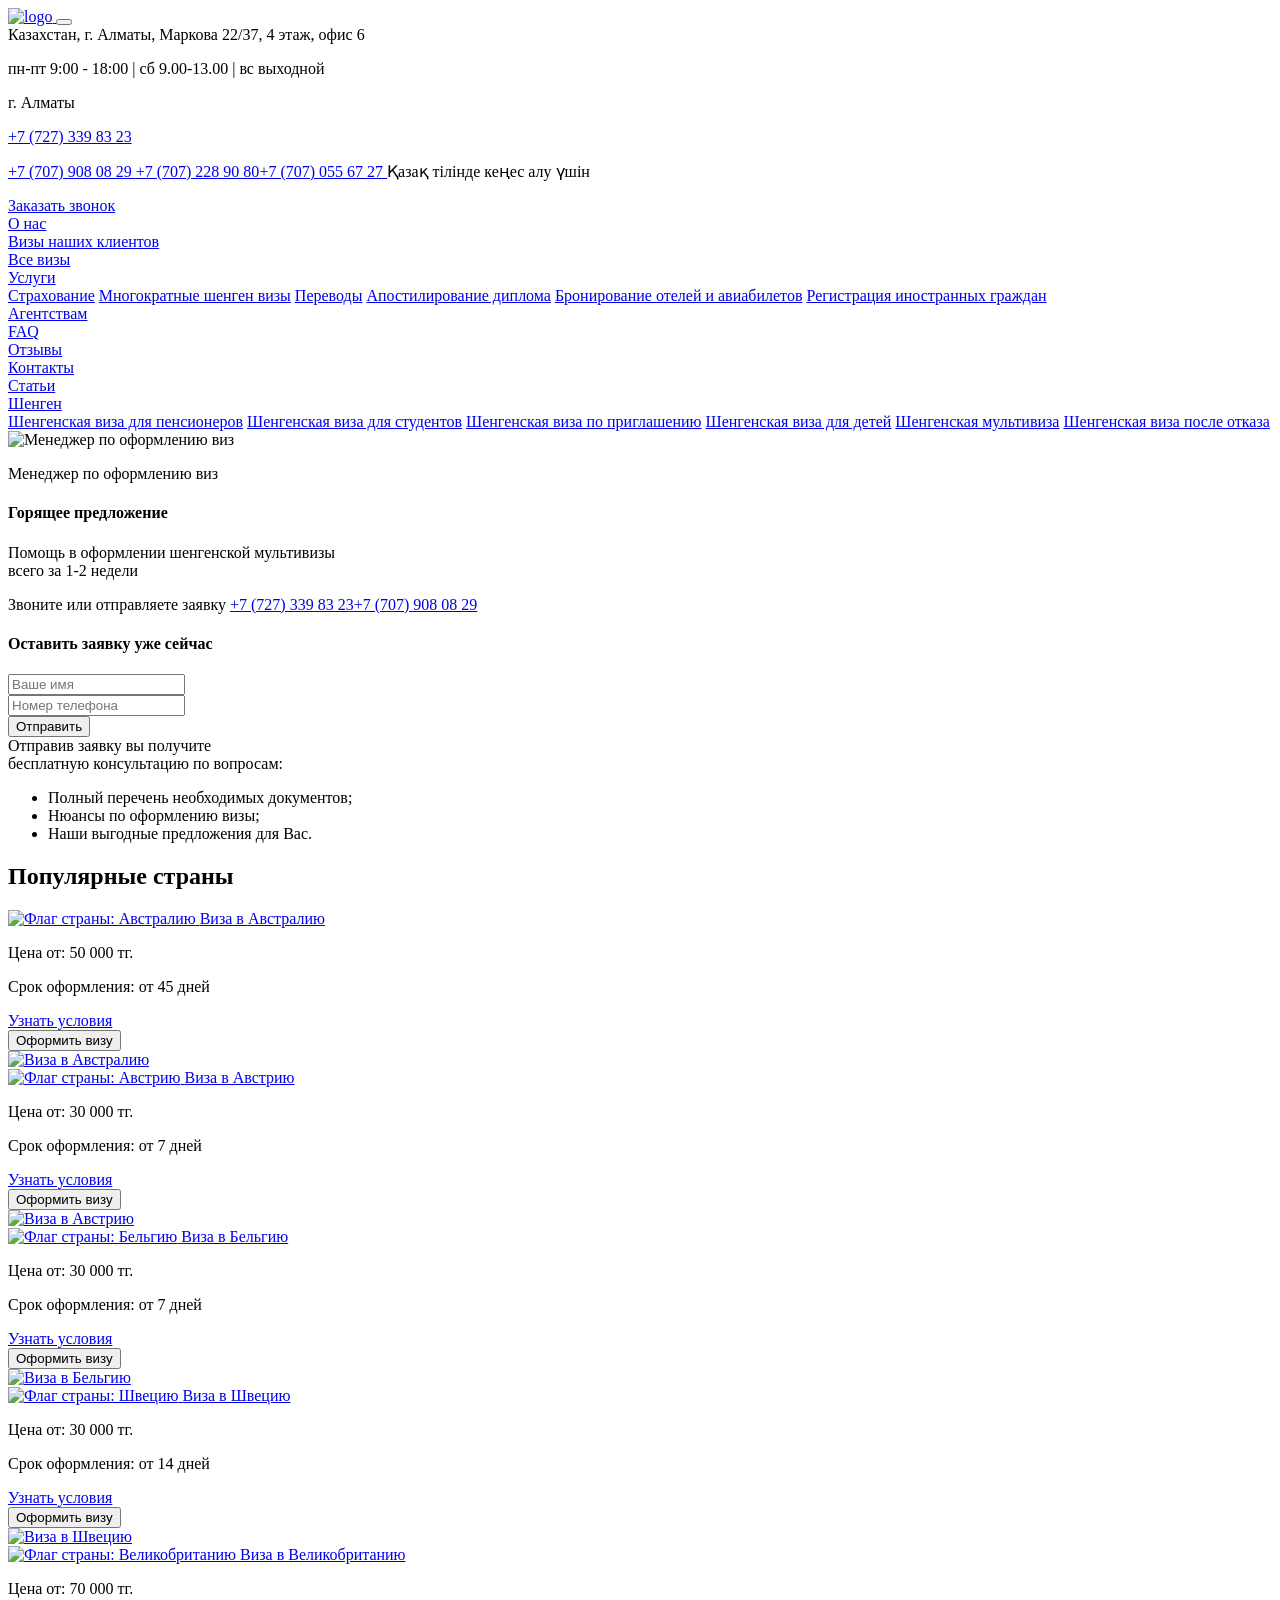
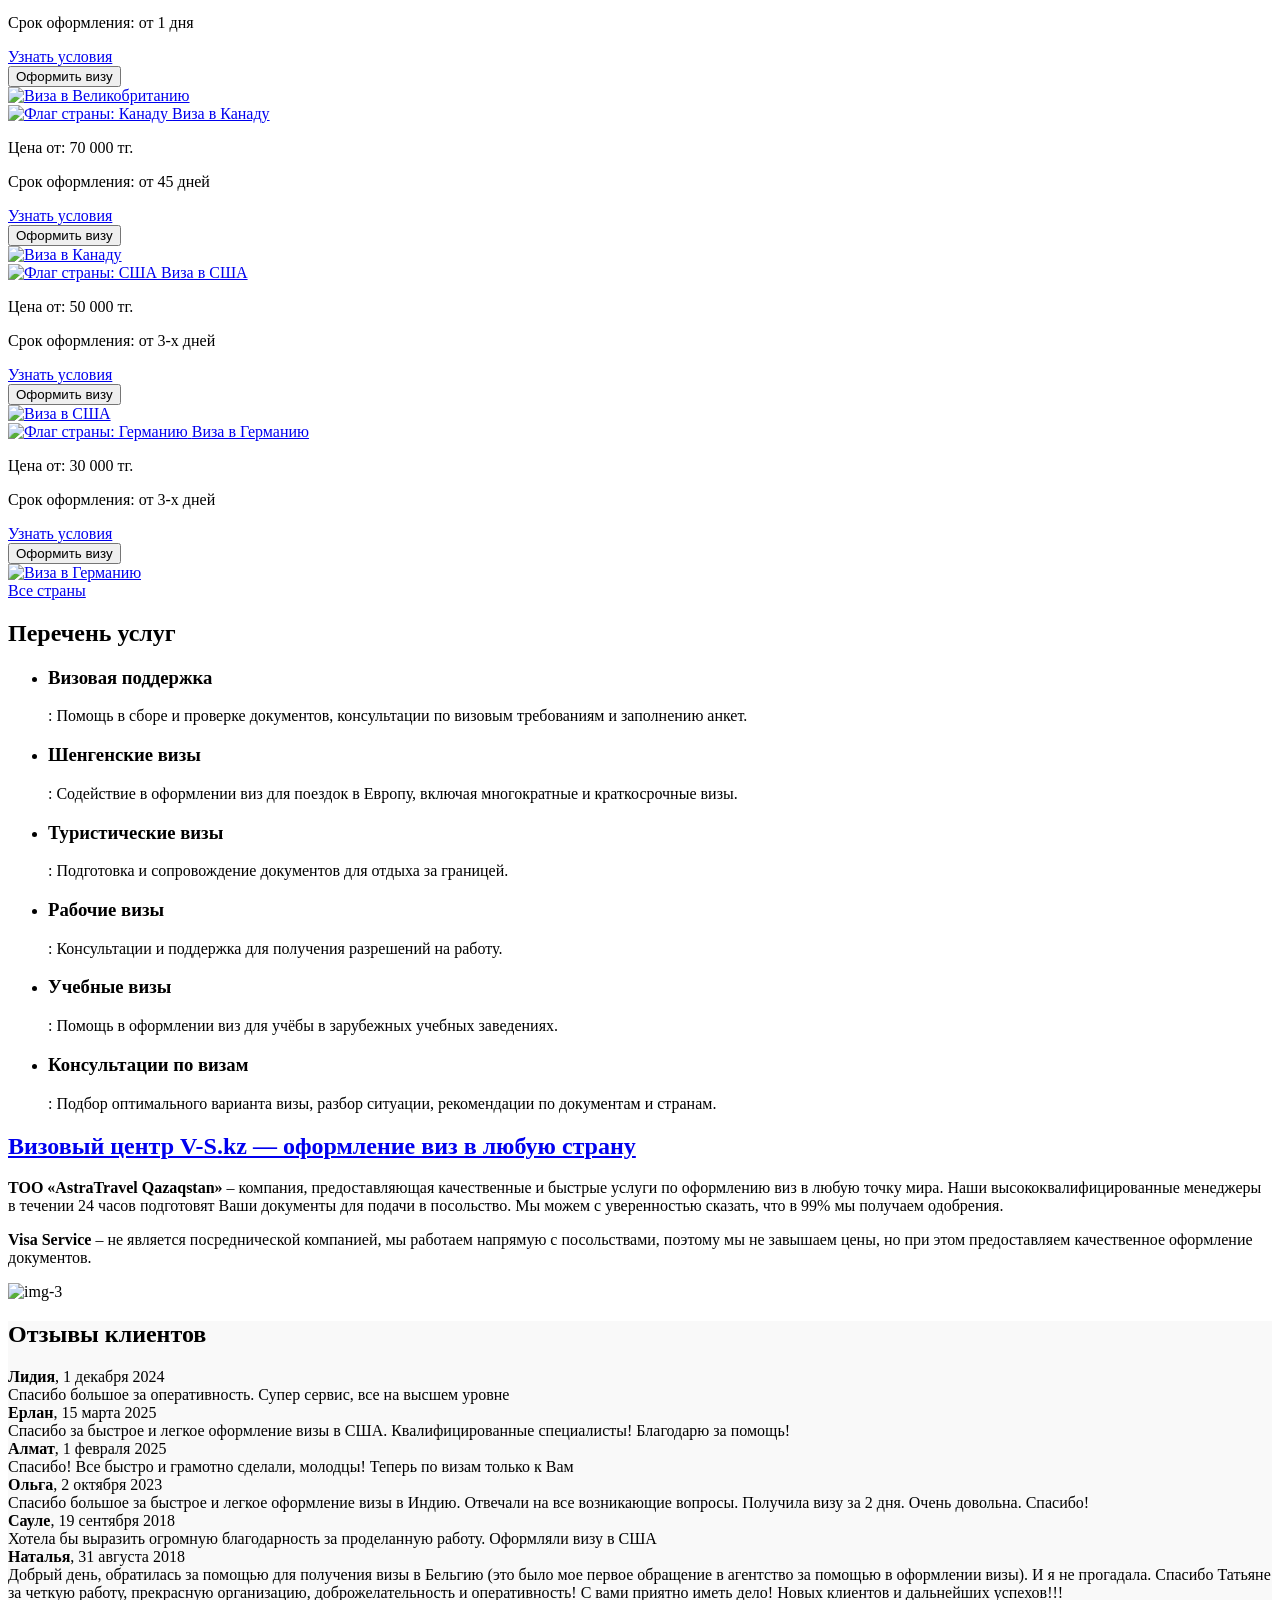
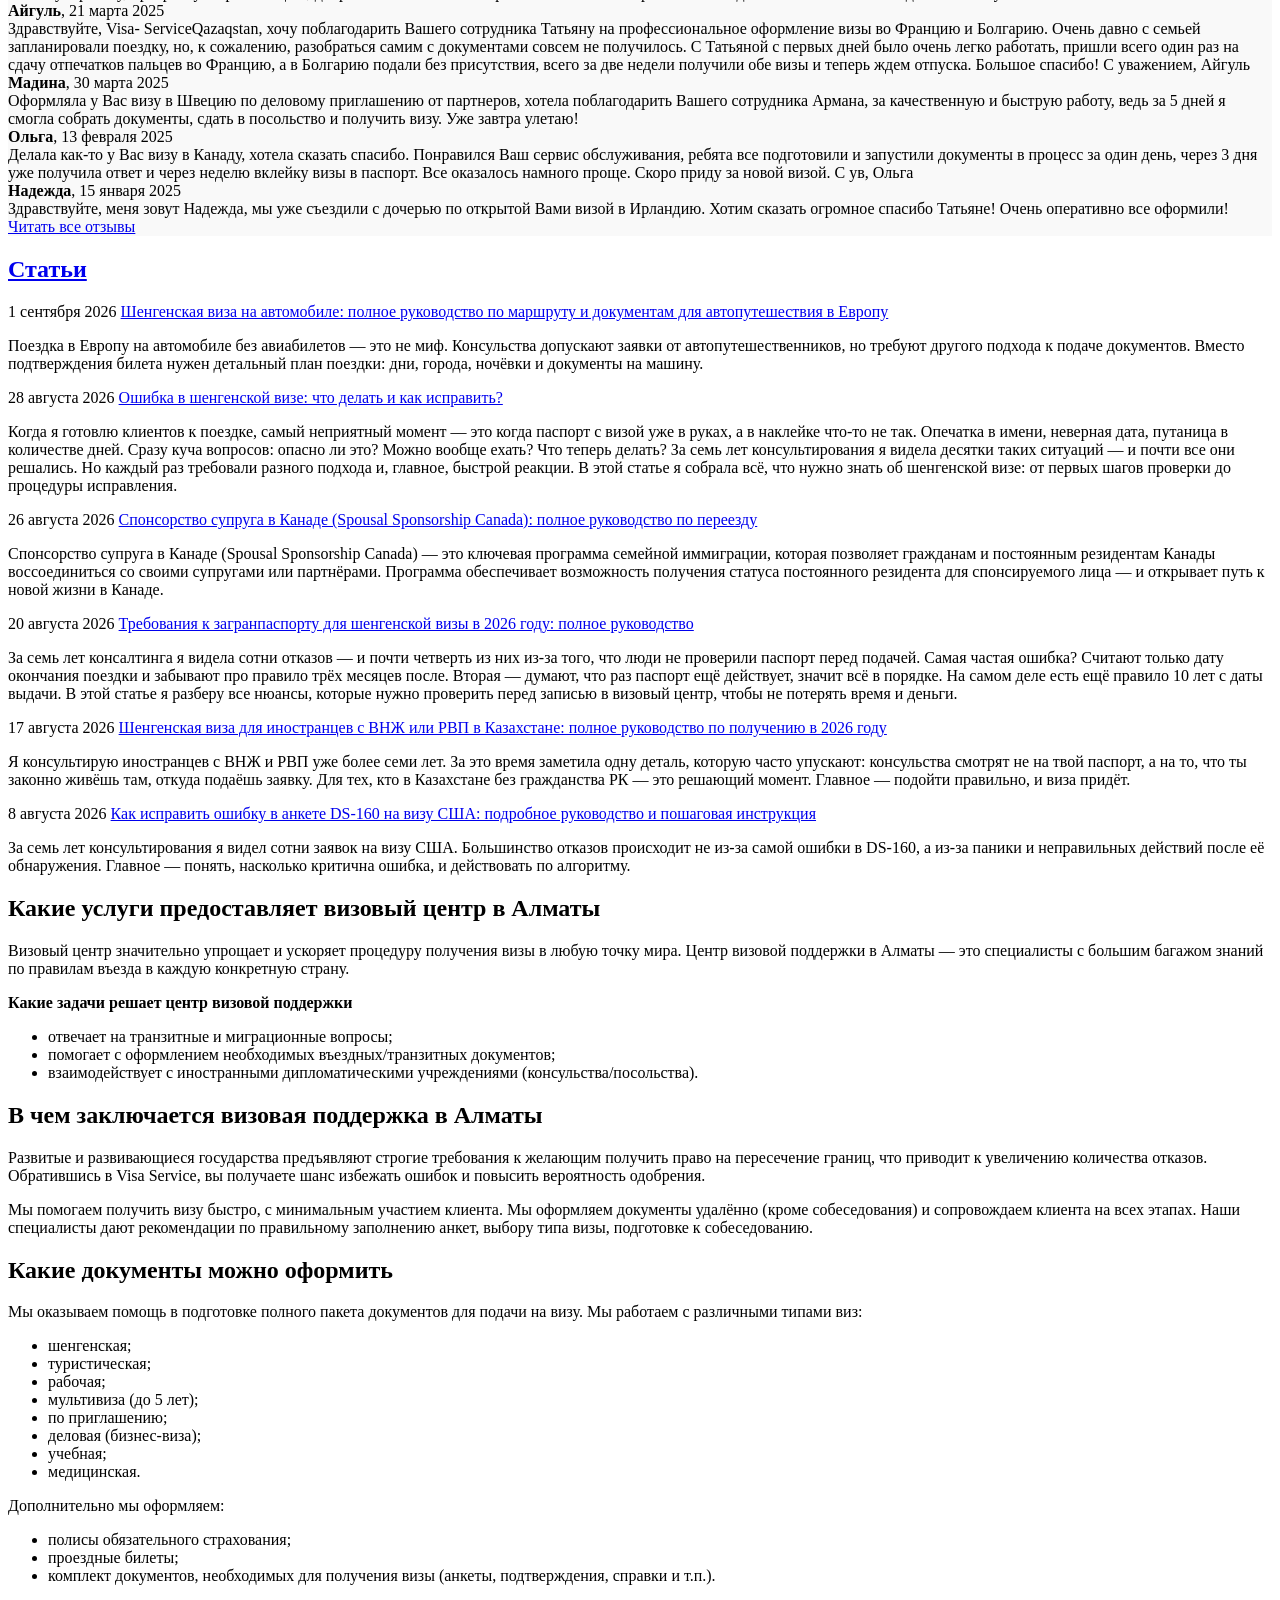
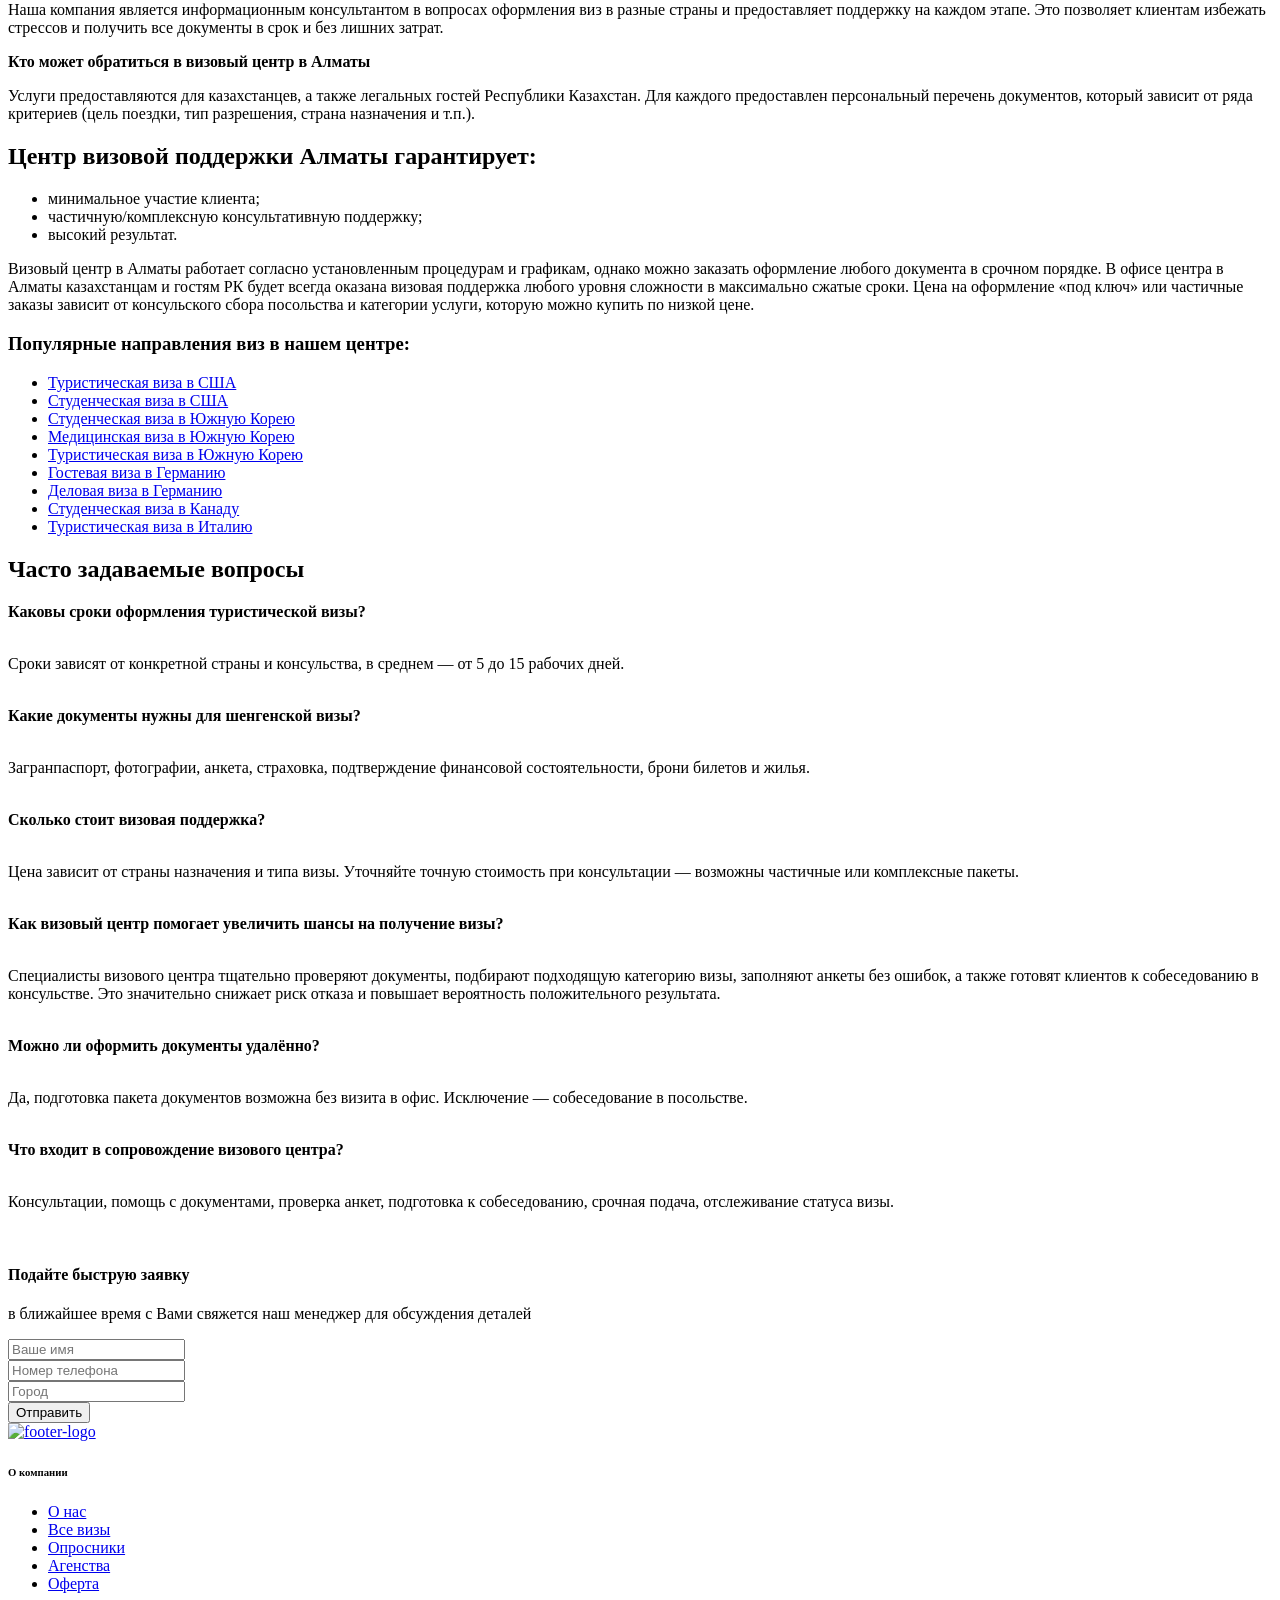
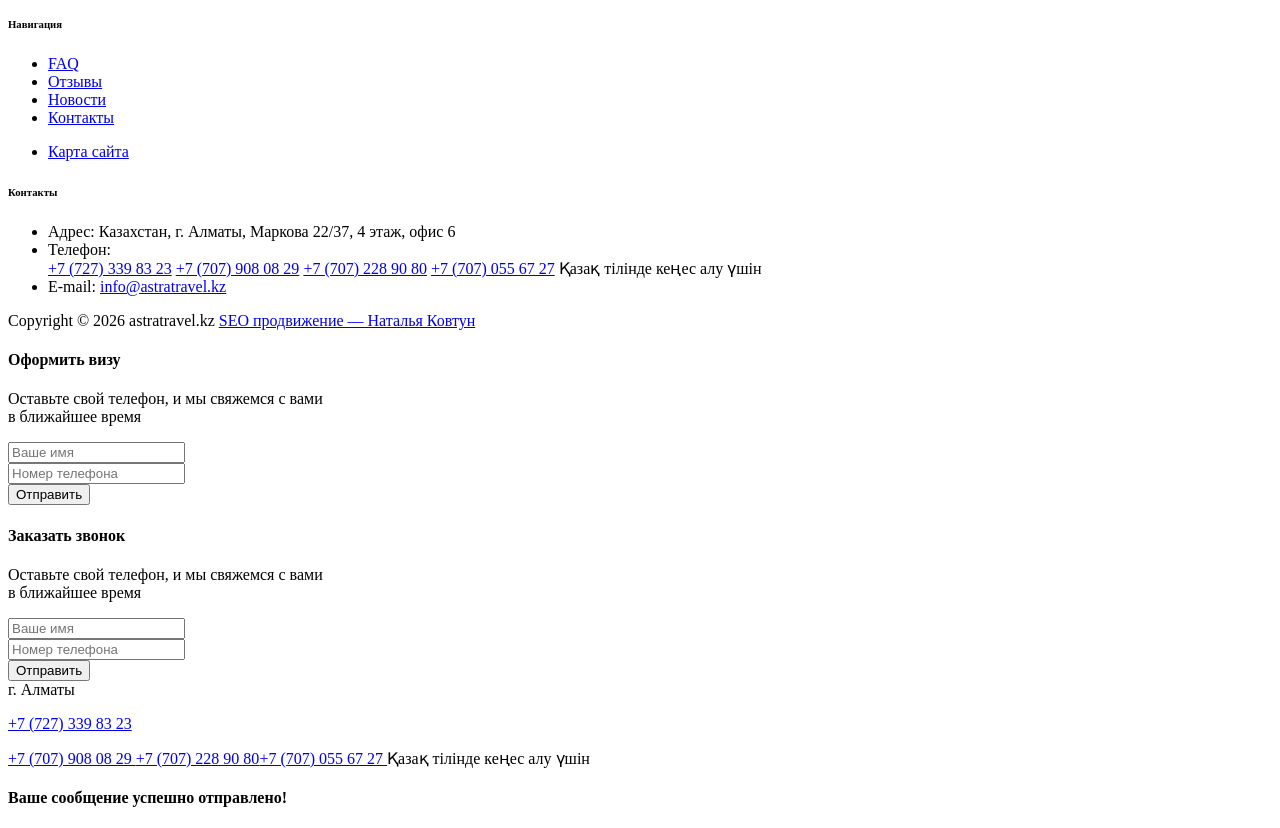
==== commit fa7c5944: "Clone live V-S layout and assets with AstraTravel branding" ====
--- a/index.html
+++ b/index.html
@@ -1,13 +1,1074 @@
-<!doctype html><html lang="ru"><head><meta charset="utf-8"><meta name="viewport" content="width=device-width,initial-scale=1"><title>AstraTravel — визы в Алматы</title><link rel="stylesheet" href="/styles.css"></head><body>
-<div class="top"><div class="wrap">г. Алматы <span>Пн–Пт 09:00–18:00 · Сб 10:00–14:00</span><a href="tel:+77273398323">+7 (727) 339 83 23</a></div></div><header><div class="wrap head"><a class="brand" href="/"><b>A</b> ASTRA<em>TRAVEL</em></a><nav><a href="/visa/">Визы</a><a href="#services">Услуги</a><a href="#about">О компании</a><a href="#reviews">Отзывы</a><a href="#articles">Статьи</a><a href="#contacts">Контакты</a></nav><a class="callback" href="#callback">Заказать звонок</a><button class="hamb">☰</button></div></header>
-<main><section class="hero"><div class="wrap hero-in"><div><small>ГЛАВНАЯ / ВИЗОВЫЙ ЦЕНТР</small><h1>Визы в любую<br><strong>точку мира</strong></h1><p>Помощь в оформлении виз в Алматы. Подготовим документы, заполним анкеты и сопроводим до решения консульства.</p><a class="btn" href="#callback">Получить консультацию</a></div><div class="urgent"><small>СРОЧНОЕ ОФОРМЛЕНИЕ ВИЗ</small><h2>Оставьте заявку</h2><p>Менеджер свяжется с вами в ближайшее время</p><form class="lead-form"><input required name="name" placeholder="Ваше имя"><input required name="phone" placeholder="Номер телефона"><button class="btn">Отправить заявку</button><small>Бесплатная консультация</small></form></div></div></section>
-<section class="trust"><div class="wrap trustin"><b>10 лет <i>работаем с визами</i></b><b>98% <i>положительных решений</i></b><b>30+ <i>стран оформления</i></b><b>24/7 <i>на связи с клиентами</i></b></div></section>
-<section class="section"><div class="wrap"><div class="section-title"><div><small>ПОПУЛЯРНЫЕ НАПРАВЛЕНИЯ</small><h2>Оформление виз<br><i>в любую страну</i></h2></div><a href="/visa/">Все страны →</a></div><div class="country-grid"><a class="country c1" href="/visa/"><b>01</b><strong>США</strong><span>от 50 000 ₸ · от 3 дней</span></a><a class="country c2" href="/visa/"><b>02</b><strong>Канада</strong><span>от 70 000 ₸ · от 45 дней</span></a><a class="country c3" href="/visa/"><b>03</b><strong>Германия</strong><span>от 30 000 ₸ · от 3 дней</span></a><a class="country c4" href="/visa/"><b>04</b><strong>Италия</strong><span>от 30 000 ₸ · от 7 дней</span></a><a class="country c5" href="/visa/"><b>05</b><strong>Великобритания</strong><span>от 70 000 ₸ · от 14 дней</span></a><a class="country c6" href="/visa/"><b>06</b><strong>Южная Корея</strong><span>от 35 000 ₸ · от 10 дней</span></a></div></div></section>
-<section class="section gray" id="services"><div class="wrap"><div class="section-title"><div><small>ЧТО МЫ ДЕЛАЕМ</small><h2>Наши <i>услуги</i></h2></div></div><div class="services"><article><b>01</b><h3>Оформление виз</h3><p>Туристические, деловые, учебные и медицинские визы.</p><a href="#callback">Подробнее →</a></article><article><b>02</b><h3>Визовая поддержка</h3><p>Анкеты, запись в консульство и сопровождение.</p><a href="#callback">Подробнее →</a></article><article><b>03</b><h3>Страхование</h3><p>Медицинская страховка и документы для поездки.</p><a href="#callback">Подробнее →</a></article><article><b>04</b><h3>Билеты и брони</h3><p>Подтверждения проживания, маршрута и перелёта.</p><a href="#callback">Подробнее →</a></article></div></div></section>
-<section class="about section" id="about"><div class="wrap aboutin"><div class="aboutpic"></div><div><small>О КОМПАНИИ</small><h2>Visa-центр,<br><i>которому доверяют</i></h2><p>АстраТрэвел — команда специалистов по визовой поддержке в Алматы. Мы честно говорим о сроках и стоимости, остаёмся на связи на каждом этапе и помогаем избежать ошибок.</p><a class="btn" href="#callback">Получить консультацию</a></div></div></section>
-<section class="section" id="reviews"><div class="wrap"><div class="section-title"><div><small>ОТЗЫВЫ КЛИЕНТОВ</small><h2>Нас <i>рекомендуют</i></h2></div></div><div class="review-grid"><blockquote>★★★★★<p>Спасибо за быстрое и лёгкое оформление визы в США. Квалифицированные специалисты!</p><b>Ерлан</b><small>Виза в США · март 2025</small></blockquote><blockquote>★★★★★<p>Супер сервис, всё на высшем уровне. Виза в Италии уже в паспорте.</p><b>Лидия</b><small>Шенгенская виза · декабрь 2024</small></blockquote><blockquote>★★★★★<p>Оформляла визу в Канаду. Ребята всё подготовили за один день.</p><b>Ольга</b><small>Виза в Канаду · февраль 2025</small></blockquote></div></div></section>
-<section class="section gray" id="articles"><div class="wrap"><div class="section-title"><div><small>ПОЛЕЗНАЯ ИНФОРМАЦИЯ</small><h2>Статьи о <i>визах</i></h2></div></div><div class="article-grid"><article><small>01.09.2026</small><h3>Шенгенская виза на автомобиле: полное руководство</h3><p>Какие документы нужны автопутешественникам.</p></article><article><small>28.08.2026</small><h3>Ошибка в шенгенской визе: что делать?</h3><p>Разбираем частые ошибки в визовых наклейках.</p></article><article><small>20.08.2026</small><h3>Требования к загранпаспорту в 2026 году</h3><p>Проверьте паспорт перед записью в визовый центр.</p></article></div></div></section>
-<section class="section faq"><div class="wrap faqgrid"><div><small>ЧАСТО ЗАДАВАЕМЫЕ ВОПРОСЫ</small><h2>Ответы на<br><i>ваши вопросы</i></h2></div><div class="questions"><details open><summary>Какие документы нужны для шенгенской визы?</summary><p>Загранпаспорт, фотографии, анкета, страховка, подтверждение финансов и брони.</p></details><details><summary>Сколько стоит визовая поддержка?</summary><p>Цена зависит от страны, типа визы и объёма работы.</p></details><details><summary>Можно ли оформить документы удалённо?</summary><p>Да, подготовка пакета возможна дистанционно.</p></details><details><summary>Каковы сроки оформления?</summary><p>В среднем от 5 до 15 рабочих дней.</p></details></div></div></section>
-<section class="callback-section" id="callback"><div class="wrap callbackin"><div><small>ПОДАЙТЕ БЫСТРУЮ ЗАЯВКУ</small><h2>Оставьте свой<br><i>номер телефона</i></h2><p>Менеджер свяжется с вами и уточнит детали.</p></div><form class="lead-form"><input required name="name" placeholder="Ваше имя"><input required name="phone" placeholder="Номер телефона"><input name="city" placeholder="Город"><button class="btn dark">Отправить</button><small>Бесплатная консультация.</small></form></div></section>
-<section class="section" id="contacts"><div class="wrap contactin"><div><small>КОНТАКТЫ</small><h2>Будем <i>на связи</i></h2><p><b>Адрес:</b> Казахстан, г. Алматы, ул. Маркова 22/37, 4 этаж, офис 6</p><p><b>Телефон:</b><br><a href="tel:+77273398323">+7 (727) 339 83 23</a><br><a href="tel:+77079080829">+7 (707) 908 08 29</a></p><p><b>E-mail:</b> info@astratravel.kz</p></div><div class="map">ASTRA<br>TRAVEL<br><a href="https://maps.google.com/?q=Markova+22+Almaty">Открыть на карте →</a></div></div></section></main>
-<footer><div class="wrap foot"><a class="brand" href="/"><b>A</b> ASTRA<em>TRAVEL</em></a><span>© 2026 AstraTravel Group</span><a href="/visa/">Визы</a></div></footer><a class="whatsapp" href="https://wa.me/77079080829">⌕</a><div class="toast">Спасибо! Мы свяжемся с вами в ближайшее время.</div><script src="/script.js"></script></body></html>
+<!DOCTYPE html>
+<!--[if lt IE 7]>      <html class="no-js lt-ie9 lt-ie8 lt-ie7"> <![endif]-->
+<!--[if IE 7]>         <html class="no-js lt-ie9 lt-ie8"> <![endif]-->
+<!--[if IE 8]>         <html class="no-js lt-ie9"> <![endif]-->
+<!--[if gt IE 8]><!-->  <!--<![endif]-->
+<html lang="ru" class="no-js">
+<head>
+<meta http-equiv="content-type" content="text/html; charset=utf-8" >
+<title>Визовый центр в Алматы | Центр визовой поддержки – визы за 24 часа | V-s</title>
+<meta name="keywords" content="">
+<meta name="description" content="Визовый центр в Казахстане AstraTravel. Оформим шенген и другие визы в Алматы за 24 часа. Срочная подача, визовая поддержка, консультации. Быстро, надёжно и с сопровождением.">
+<meta name="SKYPE_TOOLBAR" content="SKYPE_TOOLBAR_PARSER_COMPATIBLE" >
+<meta name="viewport" content="width=device-width, initial-scale=1.0">
+<link rel="icon" href="https://www.astratravel.kz/favicon.ico" type="image/x-icon">
+<link rel="icon" href="https://www.astratravel.kz/favicon.svg" sizes="any" type="image/svg+xml">
+<link rel="shortcut icon" href="https://www.astratravel.kz/favicon.ico" type="image/x-icon">
+<link rel="preload" href="https://www.astratravel.kz/js/ui/ui.css" as="style" onload="this.onload=null;this.rel='stylesheet'"><noscript><link rel="stylesheet" href="https://www.astratravel.kz/js/ui/ui.css"></noscript>
+    <link rel="canonical" href="https://www.astratravel.kz/">
+<meta name="yandex-verification" content="f03d0dbd3fbd014f">
+<meta http-equiv="Content-Security-Policy" content="upgrade-insecure-requests">
+
+	<link rel="preload" href="https://www.astratravel.kz/css/plugins.css" as="style" onload="this.onload=null;this.rel='stylesheet'">
+	<noscript><link rel="stylesheet" href="https://www.astratravel.kz/css/plugins.css"></noscript>
+
+	<link rel="stylesheet" href="https://www.astratravel.kz/css/style.css?v=20260921-hero-cards">
+	<script defer src="/js/article-checklist.js?v=20260917"></script>
+	<script nowprocket nitro-exclude type="text/javascript" id="sa-dynamic-optimization" data-uuid="5169618b-f7b8-47ac-8a7a-33c46fcbcaf7" src="[data-uri]"></script>
+	<script src="/js/kl-universities-map.js"></script>
+<script src="https://unpkg.com/leaflet@1.9.4/dist/leaflet.js"></script>
+	<link rel="stylesheet" href="https://unpkg.com/leaflet@1.9.4/dist/leaflet.css">
+</head>
+<body data-lang="ru">
+<noscript>
+	<div style="display:inline;">
+		<img height="1" width="1" style="border-style:none;" alt="" src="//googleads.g.doubleclick.net/pagead/viewthroughconversion/818966525/?guid=ON&amp;script=0">
+	</div>
+</noscript>
+<a href="https://api.whatsapp.com/send?phone=77070556727" class="whatsapp" rel ="nofollow" target="_blank" onclick="if(window.gtag){gtag('event','generate_lead',{'lead_source':'floating_whatsapp','cta_position':'floating'});}window.dataLayer=window.dataLayer||[];window.dataLayer.push({'event':'generate_lead','lead_source':'floating_whatsapp','cta_position':'floating'});"><i class="fa fa-whatsapp"></i></a>
+<!-- Google Tag Manager (noscript) -->
+<noscript><iframe src="https://www.googletagmanager.com/ns.html?id=GTM-MS3SDRZ"
+				  height="0" width="0" style="display:none;visibility:hidden"></iframe></noscript>
+<!-- End Google Tag Manager (noscript) -->
+
+
+<!-- WM Open spoiler BEGIN-->
+<div class="">
+	
+	<div class="wm-all-block">
+		<!-- WM Open spoiler END-->
+
+
+		<div style="position: absolute;">
+	
+			
+		
+		
+    </div>
+		<header>
+			<div class="container">
+				<div class="header_top">
+					<a href="/" class="new_logo" style="pointer-events: none">
+						<img src="https://www.astratravel.kz/cms/uploads/file_1670820226_991835451.webp" title="AstraTravel - логотип" alt="logo">
+						
+					</a>
+					<button class="mob_block menu_toggle menu--show">
+						<i class="fa fa-bars"></i>
+						<i class="fa fa-times"></i>
+					</button>
+					<div class="header_top_left">
+						
+						<span class="header_icon_flex">
+				<i class="fa fa-map-marker"></i>
+				<span>Казахстан, г. Алматы, Маркова 22/37, 4 этаж, офис 6
+</span>
+				</span>												<div class="header_icon_flex">
+							<i class="fa fa-clock-o"></i>
+							<p>
+	пн-пт 9:00 - 18:00 <span>|</span> сб 9.00-13.00 <span>|</span> вс выходной</p>
+
+						</div>
+					</div>
+					<div class="header_top_right">
+						<div class="header_top_right_box">
+							<div class="new_phones">
+								<div class="header_icon_flex">
+    			<div class="phone_city">г. Алматы</div>
+                
+                <i class="fa fa-phone"></i>
+                <p>
+                <a href="tel:+77273398323">+7 (727) 339 83 23 </a>
+                <i class="fa fa-chevron-down"></i> 
+                </p>
+                <div class="phone_drop">
+                 <p>
+                <a href="tel:77079080829">+7 (707) 908 08 29 </a><a href="tel:77072289080">+7 (707) 228 90 80</a><a href="tel:77070556727">+7 (707) 055 67 27 </a><span class="header__note">Қазақ тілінде кеңес алу үшін</span>
+                </p>
+                </div>
+        </div>															</div>
+							
+							<div class="soc_flex">
+																<div class="socials">
+									<a rel ="nofollow" href="https://www.instagram.com/vsqazaqstan/?igshid=NDk5N2NlZjQ=" target="_blank">
+										<i class="fa fa-instagram"></i>
+									</a><a rel ="nofollow" href="https://www.facebook.com/VisaServiceQazaqstan" target="_blank">
+										<i class="fa fa-facebook"></i>
+									</a><a rel ="nofollow" href="https://api.whatsapp.com/send?phone=77070556727" target="_blank">
+										<i class="fa fa-whatsapp"></i>
+									</a>									<a href="#" class="mob_inline open--modal" data-modal="#phones"><i class="fa fa-phone"></i></a>
+								</div>
+								<a href="#" class="new_btn open--modal" data-modal="#modal-1">Заказать звонок</a>
+							</div>
+						</div>
+					</div>
+				</div>
+			</div>
+			<div class="header_bottom">
+				<div class="container">
+					<div class="header_bottom_flex">
+						<div class="menu">
+							<div class="menu_item"><a href="/ru/about/">О нас</a><i class="fa fa-chevron-down"></i><div class="header_drop"><a href="/ru/723-vizy-nashih-klijentov.html">Визы наших клиентов</a></div></div>
+<div class="menu_item"><a href="/ru/visa/">Все визы</a></div>
+<div class="menu_item"><a href="#">Услуги</a><i class="fa fa-chevron-down"></i><div class="header_drop"><a href="/ru/406-strahovanije.html">Страхование</a>
+<a href="/ru/500-mnogokratnyje-shengen-vizy.html">Многократные шенген визы</a>
+<a href="/ru/501-perevody.html">Переводы</a>
+<a href="/ru/503-apostilirovanije-diploma.html">Апостилирование диплома</a>
+<a href="/ru/504-bronirovanije-otelej-i-aviabiletov.html">Бронирование отелей и авиабилетов</a>
+<a href="/ru/505-registracija-inostrannyh-grazhdan.html">Регистрация иностранных граждан</a></div></div>
+<div class="menu_item"><a href="/ru/408-agentstvam.html">Агентствам</a></div>
+<div class="menu_item"><a href="/ru/ask/">FAQ</a></div>
+<div class="menu_item"><a href="/ru/rev/">Отзывы</a></div>
+<div class="menu_item"><a href="/ru/contacts/">Контакты</a></div>
+<div class="menu_item"><a href="/ru/articles/">Статьи</a></div>
+<div class="menu_item"><a href="/ru/shengen/">Шенген</a><i class="fa fa-chevron-down"></i><div class="header_drop"><a href="/ru/shengen/pensioneram/">Шенгенская виза для пенсионеров</a>
+<a href="/ru/shengen/studentam/">Шенгенская виза для студентов</a>
+<a href="/ru/shengen/po-priglasheniyu/">Шенгенская виза по приглашению</a>
+<a href="/ru/shengen/detyam/">Шенгенская виза для детей</a>
+<a href="/ru/shengen/multiviza/">Шенгенская мультивиза</a>
+<a href="/ru/shengen/posle-otkaza/">Шенгенская виза после отказа</a></div></div>						</div>
+						
+					</div>
+				</div>
+			</div>
+		</header>
+		
+    <div class="main">
+        <section id="box-1">
+        <div class="container">
+            <div class="box_form">
+                        <div class="box_form_top">
+                            <div class="box_left">
+                                <div class="box_left_flex">
+                                    <div class="box_left_flex_left">
+                                        <div class="box_circle">
+                                            <img src="https://www.astratravel.kz/cms/uploads/file_1670560284_773569269.webp" alt=" Менеджер по оформлению виз" title=" Менеджер по оформлению виз - Лого">
+                                        </div>
+                                        <div class="box_circle_text">
+                                            <b></b>
+                                            <p>Менеджер по оформлению виз</p>
+                                        </div>
+                                    </div>
+                                    <div class="box_left_flex_right">
+                                        
+                                        <h4>Горящее предложение</h4>
+                                        <p>Помощь в оформлении шенгенской мультивизы <br />
+всего за 1-2 недели</p>
+                                        <div class="box_left_flex_right_bottom">
+                                            <span>Звоните или отправляете заявку</span>
+                                            <a href="tel:+77273398323">+7 (727) 339 83 23</a><a href="tel:+77079080829">+7 (707) 908 08 29</a>
+                                        </div>
+                                    </div>
+                                </div>
+                            </div>
+                            <div class="box_right">
+                                <h4>Оставить заявку уже сейчас</h4>
+                                <form method="post" class="ajax_form" data-modal="#modal-success-msg">
+                                    <div class="f_group">
+                                        <input type="hidden" name="form_name" value="Сообщение с формы Оставить заявку уже сейчас">
+                                        <input type="text" placeholder="Ваше имя" required name="fields[Имя]">
+                                    </div>
+                                    <div class="f_group">
+                                        <input type="text" placeholder="Номер телефона" class="input-phone" required name="fields[Телефон]">
+                                    </div>
+                                    <button class="new_btn">Отправить</button>
+                                </form>
+                            </div>
+                        </div>
+                        <div class="box_bottom">
+                            <div class="box_bottom_left">
+                                Отправив заявку вы получите <br />
+бесплатную консультацию по вопросам:
+                            </div>
+                            <div class="box_bottom_right">
+                                <ul>
+	<li>
+		Полный перечень необходимых документов;</li>
+	<li>
+		Нюансы по оформлению визы;</li>
+	<li>
+		Наши выгодные предложения для Вас.</li>
+</ul>
+
+                            </div>
+                        </div>
+                    </div>        </div>
+    </section>
+        <section class="countries_list"><!-- main country -->
+            <div class="container">
+                <h2>Популярные страны</h2>
+                <div class="country_slider">
+                    
+        <div class="country_mb">
+            <div class="new_country_item">
+                <div class="new_country_text">
+                    <div class="cc_top">
+                        
+                        <a href="/ru/visa/430-viza-v-avstraliju/" class="nct_title">
+                            <img src="https://www.astratravel.kz/cms/uploads/file_1516166319_265215814.png" alt="Флаг страны: Австралию" title="Флаг страны: Австралию - иконка">
+
+
+                            <span>Виза в Австралию</span>
+                        </a>
+                        <div class="nct_body">
+                            <p><span>Цена от:</span> <span class="price-info">50 000 тг.</span></p>
+							<p><span>Срок оформления:</span> <span class="price-info">от 45 дней</span></p>
+
+
+                        </div>
+                    </div>
+                    <div class="cc_bottom">
+                        <div class="nct_more">
+                            <i class="fa fa-info-circle" aria-hidden="true"></i>
+                            <a href="/ru/visa/430-viza-v-avstraliju/">Узнать условия</a>
+                        </div>
+                        <button class="btn show_country_modal" data-name="Виза в Австралию">Оформить визу</button>
+                    </div>
+                </div>
+                <a href="/ru/visa/430-viza-v-avstraliju/" class="new_country_img">
+                    <img src="https://www.astratravel.kz/cms/uploads/file_1691559797_310121832.jpg" alt="Виза в Австралию" title="Виза в Австралию - фото">
+                </a>
+            </div>
+            
+        </div>
+    
+        <div class="country_mb">
+            <div class="new_country_item">
+                <div class="new_country_text">
+                    <div class="cc_top">
+                        
+                        <a href="/ru/visa/442-viza-v-avstriju/" class="nct_title">
+                            <img src="https://www.astratravel.kz/cms/uploads/file_1516166328_739451865.png" alt="Флаг страны: Австрию" title="Флаг страны: Австрию - иконка">
+
+
+                            <span>Виза в Австрию</span>
+                        </a>
+                        <div class="nct_body">
+                            <p><span>Цена от:</span> <span class="price-info">30 000 тг.</span></p>
+							<p><span>Срок оформления:</span> <span class="price-info">от 7 дней</span></p>
+
+
+                        </div>
+                    </div>
+                    <div class="cc_bottom">
+                        <div class="nct_more">
+                            <i class="fa fa-info-circle" aria-hidden="true"></i>
+                            <a href="/ru/visa/442-viza-v-avstriju/">Узнать условия</a>
+                        </div>
+                        <button class="btn show_country_modal" data-name="Виза в Австрию">Оформить визу</button>
+                    </div>
+                </div>
+                <a href="/ru/visa/442-viza-v-avstriju/" class="new_country_img">
+                    <img src="https://www.astratravel.kz/cms/uploads/file_1691559817_531569471.jpg" alt="Виза в Австрию" title="Виза в Австрию - фото">
+                </a>
+            </div>
+            
+        </div>
+    
+        <div class="country_mb">
+            <div class="new_country_item">
+                <div class="new_country_text">
+                    <div class="cc_top">
+                        
+                        <a href="/ru/visa/443-viza-v-belgiju/" class="nct_title">
+                            <img src="https://www.astratravel.kz/cms/uploads/file_1516166433_558160811.png" alt="Флаг страны: Бельгию" title="Флаг страны: Бельгию - иконка">
+
+
+                            <span>Виза в Бельгию</span>
+                        </a>
+                        <div class="nct_body">
+                            <p><span>Цена от:</span> <span class="price-info">30 000 тг.</span></p>
+							<p><span>Срок оформления:</span> <span class="price-info">от 7 дней</span></p>
+
+
+                        </div>
+                    </div>
+                    <div class="cc_bottom">
+                        <div class="nct_more">
+                            <i class="fa fa-info-circle" aria-hidden="true"></i>
+                            <a href="/ru/visa/443-viza-v-belgiju/">Узнать условия</a>
+                        </div>
+                        <button class="btn show_country_modal" data-name="Виза в Бельгию">Оформить визу</button>
+                    </div>
+                </div>
+                <a href="/ru/visa/443-viza-v-belgiju/" class="new_country_img">
+                    <img src="https://www.astratravel.kz/cms/uploads/file_1691559834_36924490.jpg" alt="Виза в Бельгию" title="Виза в Бельгию - фото">
+                </a>
+            </div>
+            
+        </div>
+    
+        <div class="country_mb">
+            <div class="new_country_item">
+                <div class="new_country_text">
+                    <div class="cc_top">
+                        
+                        <a href="/ru/visa/491-viza-v-shveciju/" class="nct_title">
+                            <img src="https://www.astratravel.kz/cms/uploads/file_1516250697_304502980.png" alt="Флаг страны: Швецию" title="Флаг страны: Швецию - иконка">
+
+
+                            <span>Виза в Швецию</span>
+                        </a>
+                        <div class="nct_body">
+                            <p><span>Цена от:</span> <span class="price-info">30 000 тг.</span></p>
+							<p><span>Срок оформления:</span> <span class="price-info">от 14 дней</span></p>
+
+
+                        </div>
+                    </div>
+                    <div class="cc_bottom">
+                        <div class="nct_more">
+                            <i class="fa fa-info-circle" aria-hidden="true"></i>
+                            <a href="/ru/visa/491-viza-v-shveciju/">Узнать условия</a>
+                        </div>
+                        <button class="btn show_country_modal" data-name="Виза в Швецию">Оформить визу</button>
+                    </div>
+                </div>
+                <a href="/ru/visa/491-viza-v-shveciju/" class="new_country_img">
+                    <img src="https://www.astratravel.kz/cms/uploads/file_1691650563_465724584.jpg" alt="Виза в Швецию" title="Виза в Швецию - фото">
+                </a>
+            </div>
+            
+        </div>
+    
+        <div class="country_mb">
+            <div class="new_country_item">
+                <div class="new_country_text">
+                    <div class="cc_top">
+                        
+                        <a href="/ru/visa/445-viza-v-velikobritaniju/" class="nct_title">
+                            <img src="https://www.astratravel.kz/cms/uploads/file_1516166584_861713186.png" alt="Флаг страны: Великобританию" title="Флаг страны: Великобританию - иконка">
+
+
+                            <span>Виза в Великобританию</span>
+                        </a>
+                        <div class="nct_body">
+                            <p><span>Цена от:</span> <span class="price-info">70 000 тг.</span></p>
+							<p><span>Срок оформления:</span> <span class="price-info">от 1 дня</span></p>
+
+
+                        </div>
+                    </div>
+                    <div class="cc_bottom">
+                        <div class="nct_more">
+                            <i class="fa fa-info-circle" aria-hidden="true"></i>
+                            <a href="/ru/visa/445-viza-v-velikobritaniju/">Узнать условия</a>
+                        </div>
+                        <button class="btn show_country_modal" data-name="Виза в Великобританию">Оформить визу</button>
+                    </div>
+                </div>
+                <a href="/ru/visa/445-viza-v-velikobritaniju/" class="new_country_img">
+                    <img src="https://www.astratravel.kz/cms/uploads/file_1691559952_95906163.jpg" alt="Виза в Великобританию" title="Виза в Великобританию - фото">
+                </a>
+            </div>
+            
+        </div>
+    
+        <div class="country_mb">
+            <div class="new_country_item">
+                <div class="new_country_text">
+                    <div class="cc_top">
+                        
+                        <a href="/ru/visa/462-viza-v-kanadu/" class="nct_title">
+                            <img src="https://www.astratravel.kz/cms/uploads/file_1516167202_982139942.png" alt="Флаг страны: Канаду" title="Флаг страны: Канаду - иконка">
+
+
+                            <span>Виза в Канаду</span>
+                        </a>
+                        <div class="nct_body">
+                            <p><span>Цена от:</span> <span class="price-info">70 000 тг.</span></p>
+							<p><span>Срок оформления:</span> <span class="price-info">от 45 дней</span></p>
+
+
+                        </div>
+                    </div>
+                    <div class="cc_bottom">
+                        <div class="nct_more">
+                            <i class="fa fa-info-circle" aria-hidden="true"></i>
+                            <a href="/ru/visa/462-viza-v-kanadu/">Узнать условия</a>
+                        </div>
+                        <button class="btn show_country_modal" data-name="Виза в Канаду">Оформить визу</button>
+                    </div>
+                </div>
+                <a href="/ru/visa/462-viza-v-kanadu/" class="new_country_img">
+                    <img src="https://www.astratravel.kz/cms/uploads/file_1691569317_167549701.jpg" alt="Виза в Канаду" title="Виза в Канаду - фото">
+                </a>
+            </div>
+            
+        </div>
+    
+        <div class="country_mb">
+            <div class="new_country_item">
+                <div class="new_country_text">
+                    <div class="cc_top">
+                        
+                        <a href="/ru/visa/483-viza-v-ssha/" class="nct_title">
+                            <img src="https://www.astratravel.kz/cms/uploads/file_1516168188_827736620.png" alt="Флаг страны: США" title="Флаг страны: США - иконка">
+
+
+                            <span>Виза в США</span>
+                        </a>
+                        <div class="nct_body">
+                            <p><span>Цена от:</span> <span class="price-info">50 000 тг.</span></p>
+							<p><span>Срок оформления:</span> <span class="price-info">от 3-х дней</span></p>
+
+
+                        </div>
+                    </div>
+                    <div class="cc_bottom">
+                        <div class="nct_more">
+                            <i class="fa fa-info-circle" aria-hidden="true"></i>
+                            <a href="/ru/visa/483-viza-v-ssha/">Узнать условия</a>
+                        </div>
+                        <button class="btn show_country_modal" data-name="Виза в США">Оформить визу</button>
+                    </div>
+                </div>
+                <a href="/ru/visa/483-viza-v-ssha/" class="new_country_img">
+                    <img src="https://www.astratravel.kz/cms/uploads/file_1691651931_580760576.jpg" alt="Виза в США" title="Виза в США - фото">
+                </a>
+            </div>
+            
+        </div>
+    
+        <div class="country_mb">
+            <div class="new_country_item">
+                <div class="new_country_text">
+                    <div class="cc_top">
+                        
+                        <a href="/ru/visa/450-viza-v-germaniju/" class="nct_title">
+                            <img src="https://www.astratravel.kz/cms/uploads/file_1516166724_311235909.png" alt="Флаг страны: Германию " title="Флаг страны: Германию  - иконка">
+
+
+                            <span>Виза в Германию </span>
+                        </a>
+                        <div class="nct_body">
+                            <p><span>Цена от:</span> <span class="price-info">30 000 тг.</span></p>
+							<p><span>Срок оформления:</span> <span class="price-info">от 3-х дней</span></p>
+
+
+                        </div>
+                    </div>
+                    <div class="cc_bottom">
+                        <div class="nct_more">
+                            <i class="fa fa-info-circle" aria-hidden="true"></i>
+                            <a href="/ru/visa/450-viza-v-germaniju/">Узнать условия</a>
+                        </div>
+                        <button class="btn show_country_modal" data-name="Виза в Германию ">Оформить визу</button>
+                    </div>
+                </div>
+                <a href="/ru/visa/450-viza-v-germaniju/" class="new_country_img">
+                    <img src="https://www.astratravel.kz/cms/uploads/file_1691560663_746350317.jpg" alt="Виза в Германию " title="Виза в Германию  - фото">
+                </a>
+            </div>
+            
+        </div>
+                    </div>
+                <a href="/ru/visa/" class="country__show">Все страны</a>
+            </div>
+        </section><!-- main country -->
+		
+		<section class="visa_services"><!-- visa services -->
+    <div class="container">
+        <h2>Перечень услуг</h2>
+        <ul class="visa_list">
+            <li><h3>Визовая поддержка</h3>: Помощь в сборе и проверке документов, консультации по визовым требованиям и заполнению анкет.</li>
+            <li><h3>Шенгенские визы</h3>: Содействие в оформлении виз для поездок в Европу, включая многократные и краткосрочные визы.</li>
+            <li><h3>Туристические визы</h3>: Подготовка и сопровождение документов для отдыха за границей.</li>
+            <li><h3>Рабочие визы</h3>: Консультации и поддержка для получения разрешений на работу.</li>
+            <li><h3>Учебные визы</h3>: Помощь в оформлении виз для учёбы в зарубежных учебных заведениях.</li>
+            <li><h3>Консультации по визам</h3>: Подбор оптимального варианта визы, разбор ситуации, рекомендации по документам и странам.</li>
+        </ul>
+    </div>
+</section>
+
+		
+		
+        <section class="about"><!-- main about -->
+            <div class="container"><a href="/ru/about/"><h1>Визовый центр V-S.kz — оформление виз в любую страну</h1></a><div class="about__text"><p>
+	<strong>ТОО &laquo;AstraTravel Qazaqstan&raquo; </strong>&ndash; компания, предоставляющая качественные и быстрые услуги по оформлению виз в любую точку мира. Наши высококвалифицированные менеджеры в течении 24 часов подготовят Ваши документы для подачи в посольство. Мы можем с уверенностью сказать, что в 99% мы получаем одобрения.</p>
+<p>
+	<strong>Visa Service</strong> &ndash; не является посреднической компанией, мы работаем напрямую с посольствами, поэтому мы не завышаем цены, но при этом предоставляем качественное оформление документов.</p>
+</div></div><img src="https://www.astratravel.kz/cms/uploads/file_1690524147_819828526.webp" alt="img-3">        </section><!-- main about -->
+		
+		
+<section class="reviews_block" style="background: #f9f9f9;">
+    <div class="container">
+        <h2>Отзывы клиентов</h2>
+        <div class="reviews_slider">
+            
+                    <div class="review_item">
+                        <div class="review_head"><strong>Лидия</strong>, 1 декабря 2024</div>
+                        <div class="review_text">Спасибо большое за оперативность. Супер сервис, все на высшем уровне
+</div>
+                    </div>
+                
+                    <div class="review_item">
+                        <div class="review_head"><strong>Ерлан</strong>, 15 марта 2025</div>
+                        <div class="review_text">Спасибо за быстрое и легкое оформление визы в США. Квалифицированные специалисты! Благодарю за помощь!</div>
+                    </div>
+                
+                    <div class="review_item">
+                        <div class="review_head"><strong>Алмат</strong>, 1 февраля 2025</div>
+                        <div class="review_text">Спасибо! Все быстро и грамотно сделали, молодцы! Теперь по визам только к Вам</div>
+                    </div>
+                
+                    <div class="review_item">
+                        <div class="review_head"><strong>Ольга</strong>, 2 октября 2023</div>
+                        <div class="review_text">Спасибо большое за быстрое и легкое оформление визы в Индию. Отвечали на все возникающие вопросы. Получила визу за 2 дня. Очень довольна. Спасибо!</div>
+                    </div>
+                
+                    <div class="review_item">
+                        <div class="review_head"><strong>Сауле</strong>, 19 сентября 2018</div>
+                        <div class="review_text">Хотела бы выразить огромную благодарность за проделанную работу. Оформляли визу в США</div>
+                    </div>
+                
+                    <div class="review_item">
+                        <div class="review_head"><strong>Наталья</strong>, 31 августа 2018</div>
+                        <div class="review_text">Добрый день, обратилась за помощью для получения визы в Бельгию (это было мое первое обращение в агентство за помощью в оформлении визы). И я не прогадала.
+Спасибо Татьяне за четкую работу, прекрасную организацию, доброжелательность и оперативность! С вами приятно иметь дело! Новых клиентов и дальнейших успехов!!! </div>
+                    </div>
+                
+                    <div class="review_item">
+                        <div class="review_head"><strong>Айгуль</strong>, 21 марта 2025</div>
+                        <div class="review_text">Здравствуйте, Visa- ServiceQazaqstan, хочу поблагодарить Вашего сотрудника Татьяну на профессиональное оформление визы во Францию и Болгарию. Очень давно с семьей запланировали поездку, но, к сожалению, разобраться самим с документами совсем не получилось. С Татьяной с первых дней было очень легко работать, пришли всего один раз на сдачу отпечатков пальцев во Францию, а в Болгарию подали без присутствия, всего за две недели получили обе визы и теперь ждем отпуска. Большое спасибо! С уважением, Айгуль</div>
+                    </div>
+                
+                    <div class="review_item">
+                        <div class="review_head"><strong>Мадина</strong>, 30 марта 2025</div>
+                        <div class="review_text">Оформляла у Вас визу в Швецию по деловому приглашению от партнеров, хотела поблагодарить Вашего сотрудника Армана, за качественную и быструю работу, ведь за 5 дней я смогла собрать документы, сдать в посольство и получить визу. Уже завтра улетаю! </div>
+                    </div>
+                
+                    <div class="review_item">
+                        <div class="review_head"><strong>Ольга</strong>, 13 февраля 2025</div>
+                        <div class="review_text">Делала как-то у Вас визу в Канаду, хотела сказать спасибо. Понравился Ваш сервис обслуживания, ребята все подготовили и запустили документы в процесс за один день, через 3 дня уже получила ответ и через неделю вклейку визы в паспорт. Все оказалось намного проще. Скоро приду за новой визой. С ув, Ольга</div>
+                    </div>
+                
+                    <div class="review_item">
+                        <div class="review_head"><strong>Надежда</strong>, 15 января 2025</div>
+                        <div class="review_text">Здравствуйте, меня зовут Надежда, мы уже съездили с дочерью по открытой Вами визой в Ирландию. Хотим сказать огромное спасибо Татьяне! Очень оперативно все оформили! </div>
+                    </div>
+                        </div>
+        <div class="review_all"><a href="/ru/rev/">Читать все отзывы</a></div>
+    </div>
+</section>
+
+
+		
+		
+        <section class="news"><!-- main news -->
+            <div class="container">
+
+                <a href="/ru/articles/"><h2>Статьи</h2></a>
+                <div class="article_flex">
+                    
+                            <div class="article_item">
+                                <span class="news_date">1 сентября 2026</span>
+                                <a href="/ru/articles/1647-shengenskaya-viza-na-avtomobile/">Шенгенская виза на автомобиле: полное руководство по маршруту и документам для автопутешествия в Европу</a>
+                                <p>Поездка в Европу на автомобиле без авиабилетов — это не миф. Консульства допускают заявки от автопутешественников, но требуют другого подхода к подаче документов. Вместо подтверждения билета нужен детальный план поездки: дни, города, ночёвки и документы на машину.</p>
+                            </div>  
+                        
+                            <div class="article_item">
+                                <span class="news_date">28 августа 2026</span>
+                                <a href="/ru/articles/1660-oshibka-v-shengenskoj-vize/">Ошибка в шенгенской визе: что делать и как исправить?</a>
+                                <p>Когда я готовлю клиентов к поездке, самый неприятный момент — это когда паспорт с визой уже в руках, а в наклейке что-то не так. Опечатка в имени, неверная дата, путаница в количестве дней. Сразу куча вопросов: опасно ли это? Можно вообще ехать? Что теперь делать? За семь лет консультирования я видела десятки таких ситуаций — и почти все они решались. Но каждый раз требовали разного подхода и, главное, быстрой реакции. В этой статье я собрала всё, что нужно знать об шенгенской визе: от первых шагов проверки до процедуры исправления.</p>
+                            </div>  
+                        
+                            <div class="article_item">
+                                <span class="news_date">26 августа 2026</span>
+                                <a href="/ru/articles/1648-sponsorstvo-supruga-v-kanade/">Спонсорство супруга в Канаде (Spousal Sponsorship Canada): полное руководство по переезду</a>
+                                <p>Спонсорство супруга в Канаде (Spousal Sponsorship Canada) — это ключевая программа семейной иммиграции, которая позволяет гражданам и постоянным резидентам Канады воссоединиться со своими супругами или партнёрами. Программа обеспечивает возможность получения статуса постоянного резидента для спонсируемого лица — и открывает путь к новой жизни в Канаде.</p>
+                            </div>  
+                        
+                            <div class="article_item">
+                                <span class="news_date">20 августа 2026</span>
+                                <a href="/ru/articles/1666-trebovaniya-k-zagranpasportu-dlya-shengenskoj-vizy/">Требования к загранпаспорту для шенгенской визы в 2026 году: полное руководство</a>
+                                <p>За семь лет консалтинга я видела сотни отказов — и почти четверть из них из-за того, что люди не проверили паспорт перед подачей. Самая частая ошибка? Считают только дату окончания поездки и забывают про правило трёх месяцев после. Вторая — думают, что раз паспорт ещё действует, значит всё в порядке. На самом деле есть ещё правило 10 лет с даты выдачи. В этой статье я разберу все нюансы, которые нужно проверить перед записью в визовый центр, чтобы не потерять время и деньги.</p>
+                            </div>  
+                        
+                            <div class="article_item">
+                                <span class="news_date">17 августа 2026</span>
+                                <a href="/ru/articles/1672-shengenskaya-viza-dlya-inostrancev-s-vnzh-ili-rvp-v-kazahstane/">Шенгенская виза для иностранцев с ВНЖ или РВП в Казахстане: полное руководство по получению в 2026 году</a>
+                                <p>Я консультирую иностранцев с ВНЖ и РВП уже более семи лет. За это время заметила одну деталь, которую часто упускают: консульства смотрят не на твой паспорт, а на то, что ты законно живёшь там, откуда подаёшь заявку. Для тех, кто в Казахстане без гражданства РК — это решающий момент. Главное — подойти правильно, и виза придёт.</p>
+                            </div>  
+                        
+                            <div class="article_item">
+                                <span class="news_date">8 августа 2026</span>
+                                <a href="/ru/articles/1600-kak-ispravit-oshibku-v-ankete-ds-160-na-vizu-ssha/">Как исправить ошибку в анкете DS-160 на визу США: подробное руководство и пошаговая инструкция</a>
+                                <p>За семь лет консультирования я видел сотни заявок на визу США. Большинство отказов происходит не из-за самой ошибки в DS-160, а из-за паники и неправильных действий после её обнаружения. Главное — понять, насколько критична ошибка, и действовать по алгоритму.</p>
+                            </div>  
+                                        </div>
+
+            </div>
+        </section><!-- main news -->
+		
+		
+		
+		
+		
+        <div class="wm-seo-block">
+            <div id="text" class="container">
+                <div class="spoiler-text box-hide">
+                    
+                    <h2>
+	Какие услуги предоставляет визовый центр в Алматы</h2>
+<p>
+	Визовый центр значительно упрощает и ускоряет процедуру получения визы в любую точку мира. Центр визовой поддержки в Алматы &mdash; это специалисты с большим багажом знаний по правилам въезда в каждую конкретную страну.</p>
+<p>
+	<strong>Какие задачи решает центр визовой поддержки</strong></p>
+<ul>
+	<li>
+		отвечает на транзитные и миграционные вопросы;</li>
+	<li>
+		помогает с оформлением необходимых въездных/транзитных документов;</li>
+	<li>
+		взаимодействует с иностранными дипломатическими учреждениями (консульства/посольства).</li>
+</ul>
+<h2>
+	В чем заключается визовая поддержка в Алматы</h2>
+<p>
+	Развитые и развивающиеся государства предъявляют строгие требования к желающим получить право на пересечение границ, что приводит к увеличению количества отказов. Обратившись в Visa Service, вы получаете шанс избежать ошибок и повысить вероятность одобрения.</p>
+<p>
+	Мы помогаем получить визу быстро, с минимальным участием клиента. Мы оформляем документы удалённо (кроме собеседования) и сопровождаем клиента на всех этапах. Наши специалисты дают рекомендации по правильному заполнению анкет, выбору типа визы, подготовке к собеседованию.</p>
+<h2>
+	Какие документы можно оформить</h2>
+<p>
+	Мы оказываем помощь в подготовке полного пакета документов для подачи на визу. Мы работаем с различными типами виз:</p>
+<ul>
+	<li>
+		шенгенская;</li>
+	<li>
+		туристическая;</li>
+	<li>
+		рабочая;</li>
+	<li>
+		мультивиза (до 5 лет);</li>
+	<li>
+		по приглашению;</li>
+	<li>
+		деловая (бизнес-виза);</li>
+	<li>
+		учебная;</li>
+	<li>
+		медицинская.</li>
+</ul>
+<p>
+	Дополнительно мы оформляем:</p>
+<ul>
+	<li>
+		полисы обязательного страхования;</li>
+	<li>
+		проездные билеты;</li>
+	<li>
+		комплект документов, необходимых для получения визы (анкеты, подтверждения, справки и т.п.).</li>
+</ul>
+<p>
+	Наша компания является информационным консультантом в вопросах оформления виз в разные страны и предоставляет поддержку на каждом этапе. Это позволяет клиентам избежать стрессов и получить все документы в срок и без лишних затрат.</p>
+<p>
+	<strong>Кто может обратиться в визовый центр в Алматы</strong></p>
+<p>
+	Услуги предоставляются для казахстанцев, а также легальных гостей Республики Казахстан. Для каждого предоставлен персональный перечень документов, который зависит от ряда критериев (цель поездки, тип разрешения, страна назначения и т.п.).</p>
+<h2>
+	Центр визовой поддержки Алматы гарантирует:</h2>
+<ul>
+	<li>
+		минимальное участие клиента;</li>
+	<li>
+		частичную/комплексную консультативную поддержку;</li>
+	<li>
+		высокий результат.</li>
+</ul>
+<p>
+	Визовый центр в Алматы работает согласно установленным процедурам и графикам, однако можно заказать оформление любого документа в срочном порядке. В офисе центра в Алматы казахстанцам и гостям РК будет всегда оказана визовая поддержка любого уровня сложности в максимально сжатые сроки. Цена на оформление &laquo;под ключ&raquo; или частичные заказы зависит от консульского сбора посольства и категории услуги, которую можно купить по низкой цене.</p>
+<h3>
+	Популярные направления виз в нашем центре:</h3>
+<ul>
+	<li>
+		<a href="https://www.astratravel.kz/ru/784-turisticheskaja-viza-v-ssha.html">Туристическая виза в США</a></li>
+	<li>
+		<a href="https://www.astratravel.kz/ru/788-studencheskaja-viza-v-ssha.html">Студенческая виза в США</a></li>
+	<li>
+		<a href="https://www.astratravel.kz/ru/886-studencheskaja-viza-v-juzhnuju-koreju.html">Студенческая виза в Южную Корею</a></li>
+	<li>
+		<a href="https://www.astratravel.kz/ru/918-medicinskaja-viza-v-juzhnuju-koreju.html">Медицинская виза в Южную Корею</a></li>
+	<li>
+		<a href="https://www.astratravel.kz/ru/919-turisticheskaja-viza-v-juzhnuju-koreju.html">Туристическая виза в Южную Корею</a></li>
+	<li>
+		<a href="https://www.astratravel.kz/ru/859-gostevaja-viza-v-germaniju.html">Гостевая виза в Германию</a></li>
+	<li>
+		<a href="https://www.astratravel.kz/ru/860-delovaja-viza-v-germaniju.html">Деловая виза в Германию</a></li>
+	<li>
+		<a href="https://www.astratravel.kz/ru/885-studencheskaja-viza-v-kanadu.html">Студенческая виза в Канаду</a></li>
+	<li>
+		<a href="https://www.astratravel.kz/ru/1014-turisticheskaja-viza-v-italiju.html">Туристическая виза в Италию</a></li>
+</ul>
+
+                </div>
+            </div>
+        </div>
+		
+
+
+<section class="faq_block" itemscope itemtype="https://schema.org/FAQPage"><div class="container"><h2>Часто задаваемые вопросы</h2><div class="visa_content faq_list">
+        <div class="faq_item" itemscope itemprop="mainEntity" itemtype="https://schema.org/Question">
+            <div class="faq_q" itemprop="name"><strong>Каковы сроки оформления туристической визы?</strong></div>
+            <div class="faq_a" itemscope itemprop="acceptedAnswer" itemtype="https://schema.org/Answer">
+                <div itemprop="text"><p><br />
+	Сроки зависят от конкретной страны и консульства, в среднем &mdash; от 5 до 15 рабочих дней.</p><br />
+</div>
+            </div>
+        </div>
+        <div class="faq_item" itemscope itemprop="mainEntity" itemtype="https://schema.org/Question">
+            <div class="faq_q" itemprop="name"><strong>Какие документы нужны для шенгенской визы?</strong></div>
+            <div class="faq_a" itemscope itemprop="acceptedAnswer" itemtype="https://schema.org/Answer">
+                <div itemprop="text"><p><br />
+	Загранпаспорт, фотографии, анкета, страховка, подтверждение финансовой состоятельности, брони билетов и жилья.</p><br />
+</div>
+            </div>
+        </div>
+        <div class="faq_item" itemscope itemprop="mainEntity" itemtype="https://schema.org/Question">
+            <div class="faq_q" itemprop="name"><strong>Сколько стоит визовая поддержка?</strong></div>
+            <div class="faq_a" itemscope itemprop="acceptedAnswer" itemtype="https://schema.org/Answer">
+                <div itemprop="text"><p><br />
+	Цена зависит от страны назначения и типа визы. Уточняйте точную стоимость при консультации &mdash; возможны частичные или комплексные пакеты.</p><br />
+</div>
+            </div>
+        </div>
+        <div class="faq_item" itemscope itemprop="mainEntity" itemtype="https://schema.org/Question">
+            <div class="faq_q" itemprop="name"><strong>Как визовый центр помогает увеличить шансы на получение визы?</strong></div>
+            <div class="faq_a" itemscope itemprop="acceptedAnswer" itemtype="https://schema.org/Answer">
+                <div itemprop="text"><p><br />
+	Специалисты визового центра тщательно проверяют документы, подбирают подходящую категорию визы, заполняют анкеты без ошибок, а также готовят клиентов к собеседованию в консульстве. Это значительно снижает риск отказа и повышает вероятность положительного результата.</p><br />
+</div>
+            </div>
+        </div>
+        <div class="faq_item" itemscope itemprop="mainEntity" itemtype="https://schema.org/Question">
+            <div class="faq_q" itemprop="name"><strong>Можно ли оформить документы удалённо?</strong></div>
+            <div class="faq_a" itemscope itemprop="acceptedAnswer" itemtype="https://schema.org/Answer">
+                <div itemprop="text"><p><br />
+	Да, подготовка пакета документов возможна без визита в офис. Исключение &mdash; собеседование в посольстве.</p><br />
+</div>
+            </div>
+        </div>
+        <div class="faq_item" itemscope itemprop="mainEntity" itemtype="https://schema.org/Question">
+            <div class="faq_q" itemprop="name"><strong>Что входит в сопровождение визового центра?</strong></div>
+            <div class="faq_a" itemscope itemprop="acceptedAnswer" itemtype="https://schema.org/Answer">
+                <div itemprop="text"><p><br />
+	Консультации, помощь с документами, проверка анкет, подготовка к собеседованию, срочная подача, отслеживание статуса визы.</p><br />
+</div>
+            </div>
+        </div></div></div></section>
+
+
+
+
+
+
+
+
+
+
+	</div>
+
+		<!-- WM Close spoiler BEGIN-->
+	</div>
+	<div class="footer">
+		<div class="footer_top">
+			<div class="container">
+				<div class="footer_top_flex">
+					<div class="footer_top_left">
+						<h4>Подайте быструю заявку</h4>
+						
+					<p>в ближайшее время с Вами свяжется 
+наш менеджер для обсуждения деталей</p>
+						
+					</div>
+					<div class="footer_top_right">
+
+						<form method="post" class="ajax_form" data-modal="#modal-success-msg">
+							<div class="footer_top_form_flex">
+								<div class="f_group">
+									<input type="hidden" name="form_name" value="Сообщение с формы Подайте быструю заявку">
+									<input type="text" placeholder="Ваше имя" required name="fields[Имя]">
+								</div>
+								<div class="f_group">
+									<input type="text" placeholder="Номер телефона" class="input-phone" required name="fields[Телефон]">
+								</div>
+								<div class="f_group">
+									<input type="text" placeholder="Город" required name="fields[Город]">
+								</div>
+								<div class="f_group">
+									<button class="new_btn">Отправить</button>
+								</div>
+
+							</div>
+						</form>
+					</div>
+				</div>
+			</div>
+		</div>
+		<footer><!-- main footer -->
+			<div class="container">
+				<div class="col-md-2 col-sm-2 hidden-xs">
+					<a href="/" class="footer-logo"><img src="https://www.astratravel.kz/img/footer-logo.png" title="AstraTravel - логотип" alt="footer-logo"></a>
+					<!--<a href="/ru/" class="footer-logo"><img src="https://www.astratravel.kz/img/footer-logo.png" alt="footer-logo"></a>-->
+				</div>
+				<div class="col-lg-2 col-md-3 col-sm-3 col-lg-offset-1 hidden-xs">
+					<div class="footer__col">
+						<h6>О компании</h6>
+						<ul >
+<li><a href="/ru/about/">О нас</a></li>
+<li><a href="/ru/visa/">Все визы</a></li>
+<li><a href="/ru/416-oprosniki.html">Опросники</a></li>
+<li><a href="/ru/408-agentstvam.html">Агенства</a></li>
+<li><a href="/ru/1184-oferta.html">Оферта</a></li>
+</ul>					</div>
+				</div>
+				<div class="col-lg-2 col-md-3 col-sm-3 hidden-xs">
+					<div class="footer__col col-nav">
+  <h6>Навигация</h6>
+  <!-- сначала выводим пункты меню из CMS -->
+  <ul >
+<li><a href="/ru/ask/">FAQ</a></li>
+<li><a href="/ru/rev/">Отзывы</a></li>
+<li><a href="/ru/news/">Новости</a></li>
+<li><a href="/ru/contacts/">Контакты</a></li>
+</ul>  <!-- потом явно добавляем ссылку на карту без ?lang -->
+  <ul>
+    <li><a href="/karta-sayta.php">Карта сайта</a></li>
+  </ul>
+</div>
+
+				</div>
+				<div class="col-md-4 col-sm-4 col-lg-offset-1">
+					<div class="footer__col col-contacts">
+						<h6>Контакты</h6>
+						<ul>
+							<li>
+								<span class="footer__col__left">Адрес:</span>
+								<span class="footer__col__right"><span class="header_icon_flex">
+				<i class="fa fa-map-marker"></i>
+				<span>Казахстан, г. Алматы, Маркова 22/37, 4 этаж, офис 6
+</span>
+				</span></span>
+							</li>
+							<li>
+								<span class="footer__col__left">Телефон:</span><br>
+								<div class="footer__phones"><span class="footer__note"><a href="tel:77273398323">+7 (727) 339 83 23</a></span> <span class="footer__note"><a href="tel:77079080829">+7 (707) 908 08 29</a></span> <span class="footer__note"><a href="tel:77072289080">+7 (707) 228 90 80</a></span> <span class="footer__note"><a href="tel:77070556727">+7 (707) 055 67 27</a></span> <span class="footer__note">Қазақ тілінде кеңес алу үшін</span></div>								
+							</li>
+							<li>
+								<span class="footer__col__left">E-mail:</span>
+								<span class="footer__col__right"><a href="mailto:info@astratravel.kz">info@astratravel.kz</a></span>
+							</li>
+						</ul>
+					</div>
+				</div>
+			</div>
+			<div class="container-fluid">
+  <div class="container footer-copy">
+    <span>Copyright © 2026 astratravel.kz</span>
+    <a href="https://kovtunseo.com" target="_blank" rel="noopener">
+      SEO продвижение — Наталья Ковтун
+    </a>
+  </div>
+</div>
+		</footer><!-- main footer -->
+	</div>
+
+	<div class="modal" id="country_modal" >
+		<div class="modal__layer"></div>
+		<div class="modal__block cont_form">
+			<a href="#" class="close"></a>
+			<h4 class="moda_title">Оформить визу</h4>
+			<p class="modal_text">Оставьте свой телефон, и мы свяжемся с вами<br> в ближайшее время</p>
+
+			<form method="post" class="ajax_form" data-modal="#modal-success-msg">
+				<div class="f_group">
+					<input type="hidden" name="form_name" value="Сообщение с формы Оформить визу">
+					<input type="hidden" name="fields[Название]" value="" id="post_country_name">
+					<input type="text" placeholder="Ваше имя"  required name="fields[Имя]">
+				</div>
+				<div class="f_group">
+					<input type="text" placeholder="Номер телефона" class="input-phone" required name="fields[Телефон]">
+				</div>
+				<div class="result text-center"></div>
+				<div class="form-group flex center mt30">
+					<button class="new_btn">
+						<span>Отправить</span>
+					</button>
+				</div>
+			</form>
+		</div>
+	</div>
+
+	<div class="modal" id="modal-1" >
+		<div class="modal__layer"></div>
+		<div class="modal__block cont_form">
+			<a href="#" class="close"></a>
+			<h4 class="moda_title">Заказать звонок</h4>
+			<p class="modal_text">Оставьте свой телефон, и мы свяжемся с вами<br> в ближайшее время</p>
+
+			<form method="post" class="ajax_form" data-modal="#modal-success-msg">
+				<div class="f_group">
+					<input type="hidden" name="form_name" value="Сообщение с формы Заказать звонок">
+					<input type="text" placeholder="Ваше имя"  required name="fields[Имя]">
+				</div>
+				<div class="f_group">
+					<input type="text" placeholder="Номер телефона" class="input-phone" required name="fields[Телефон]">
+				</div>
+				<div class="result text-center"></div>
+				<div class="form-group flex center mt30">
+					<button class="new_btn">
+						<span>Отправить</span>
+					</button>
+				</div>
+			</form>
+		</div>
+	</div>
+
+	<div class="modal" id="phones" >
+		<div class="modal__layer"></div>
+		<div class="modal__block cont_form">
+			<a href="#" class="close"></a>
+			<div class="phones_list">
+				<div class="header_icon_flex">
+    			<div class="phone_city">г. Алматы</div>
+                
+                <i class="fa fa-phone"></i>
+                <p>
+                <a href="tel:+77273398323">+7 (727) 339 83 23 </a>
+                <i class="fa fa-chevron-down"></i> 
+                </p>
+                <div class="phone_drop">
+                 <p>
+                <a href="tel:77079080829">+7 (707) 908 08 29 </a><a href="tel:77072289080">+7 (707) 228 90 80</a><a href="tel:77070556727">+7 (707) 055 67 27 </a><span class="header__note">Қазақ тілінде кеңес алу үшін</span>
+                </p>
+                </div>
+        </div>				
+			</div>
+		</div>
+	</div>
+
+	<div class="modal" id="modal-success-msg">
+		<div class="modal__layer"></div>
+		<div class="modal__block">
+			<a href="#" class="close"></a>
+			<h4>Ваше сообщение успешно отправлено!</h4>
+		</div>
+	</div>
+	<script src="/js/jquery-1.12.3.min.js"></script>
+<script src="/js/jquery-migrate-1.1.1.js" async></script>
+<script src="/js/ui/ui.js"></script>
+<script src="/js/jquery.placeholder.min.js" async></script>
+<script src="https://www.astratravel.kz/cms/public/validate.js" async></script>
+<script src="/init.js"></script>
+<script src="/js/fancybox/jquery.easing-1.3.pack.js" async></script>
+<script src="/js/fancybox/jquery.mousewheel-3.0.2.pack.js" async></script>
+<!--[if IE]><script src="http://html5shiv.googlecode.com/svn/trunk/html5.js"></script><![endif]-->
+<script>var _LANG_ = "ru", ajaxFile = "/cms/../ajax.php";</script>
+
+<script>var _NOWORD_ = "<!--o:40-->", _TOOLONG_ = "<!--o:41-->", _SEARCHWORD_ = "<!--o:39-->";</script>
+
+<!-- is login false   -->
+	<script src="/js/main.js?v=20260514-accordion"></script>
+	<script src='https://www.google.com/recaptcha/api.js'></script>
+
+<!-- WM Close spoiler END-->
+<!-- Google Tag Manager -->
+<script>(function(w,d,s,l,i){w[l]=w[l]||[];w[l].push({'gtm.start':
+			new Date().getTime(),event:'gtm.js'});var f=d.getElementsByTagName(s)[0],
+		j=d.createElement(s),dl=l!='dataLayer'?'&l='+l:'';j.async=true;j.src=
+		'https://www.googletagmanager.com/gtm.js?id='+i+dl;f.parentNode.insertBefore(j,f);
+})(window,document,'script','dataLayer','GTM-MS3SDRZ');</script>
+
+<!-- End Google Tag Manager -->
+<!-- Код тега ремаркетинга Google -->
+<script>
+	var google_tag_params = {
+		dynx_itemid: 'REPLACE_WITH_VALUE',
+		dynx_itemid2: 'REPLACE_WITH_VALUE',
+		dynx_pagetype: 'REPLACE_WITH_VALUE',
+		dynx_totalvalue: 'REPLACE_WITH_VALUE',
+	};
+</script>
+<script>
+	/* <![CDATA[ */
+	var google_conversion_id = 818966525;
+	var google_custom_params = window.google_tag_params;
+	var google_remarketing_only = true;
+	/* ]]> */
+</script>
+<script src="//www.googleadservices.com/pagead/conversion.js">
+</script>
+<script>
+    jQuery(document).ready(function($){
+        // spoiler
+        if ( $('.spoiler-text').length > 0 ) {
+            $('.spoiler-btn').click(function(e){
+                e.preventDefault();
+                $(this).hide();
+                $(this).parent().prev('.spoiler-text').removeClass('box-hide');
+            });
+        }
+        //category description
+        if ( $('.spoiler-text').length > 0 ) {
+            $('#text').insertAfter('#div');
+        }
+    });
+</script>
+<script>
+(function () {
+  var COUNTER_ID = 50371561; // твой счётчик Метрики
+
+  var sent50 = false;
+  var sent75 = false;
+
+  function sendGoal(goal) {
+    // ждём ym до 10 секунд (если Метрика грузится позже)
+    var tries = 40;
+    (function waitYm() {
+      if (typeof ym === 'function') {
+        ym(COUNTER_ID, 'reachGoal', goal);
+        return;
+      }
+      tries--;
+      if (tries > 0) setTimeout(waitYm, 250);
+    })();
+  }
+
+  function getScrollPercent() {
+    var scrollTop = window.pageYOffset || document.documentElement.scrollTop || 0;
+    var docHeight = (document.documentElement.scrollHeight || 0) - window.innerHeight;
+    if (docHeight <= 0) return 0;
+    return scrollTop / docHeight;
+  }
+
+  function onScroll() {
+    var p = getScrollPercent();
+
+    if (!sent50 && p >= 0.5) {
+      sent50 = true;
+      sendGoal('scroll_50');
+    }
+
+    if (!sent75 && p >= 0.75) {
+      sent75 = true;
+      sendGoal('scroll_75');
+      window.removeEventListener('scroll', onScroll);
+    }
+  }
+
+  window.addEventListener('scroll', onScroll, { passive: true });
+})();
+</script>
+
+</body>
+</html>
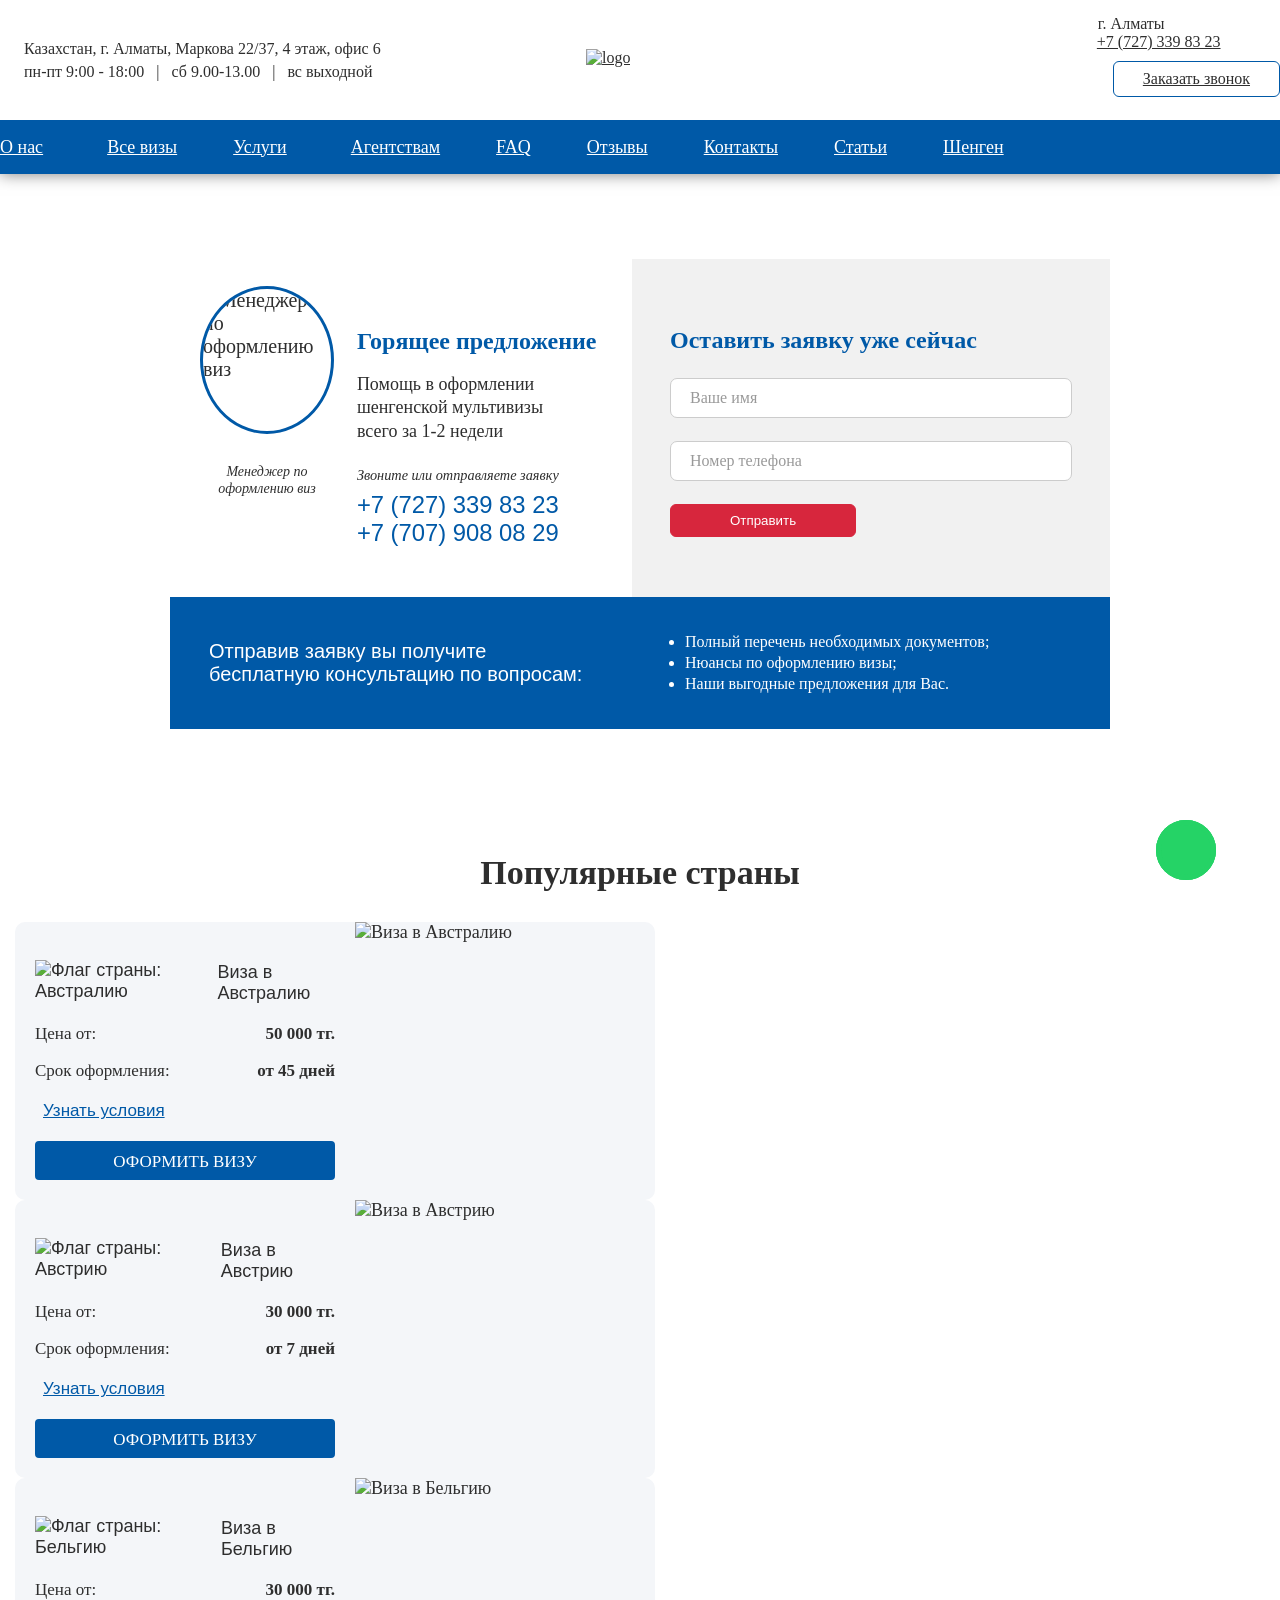
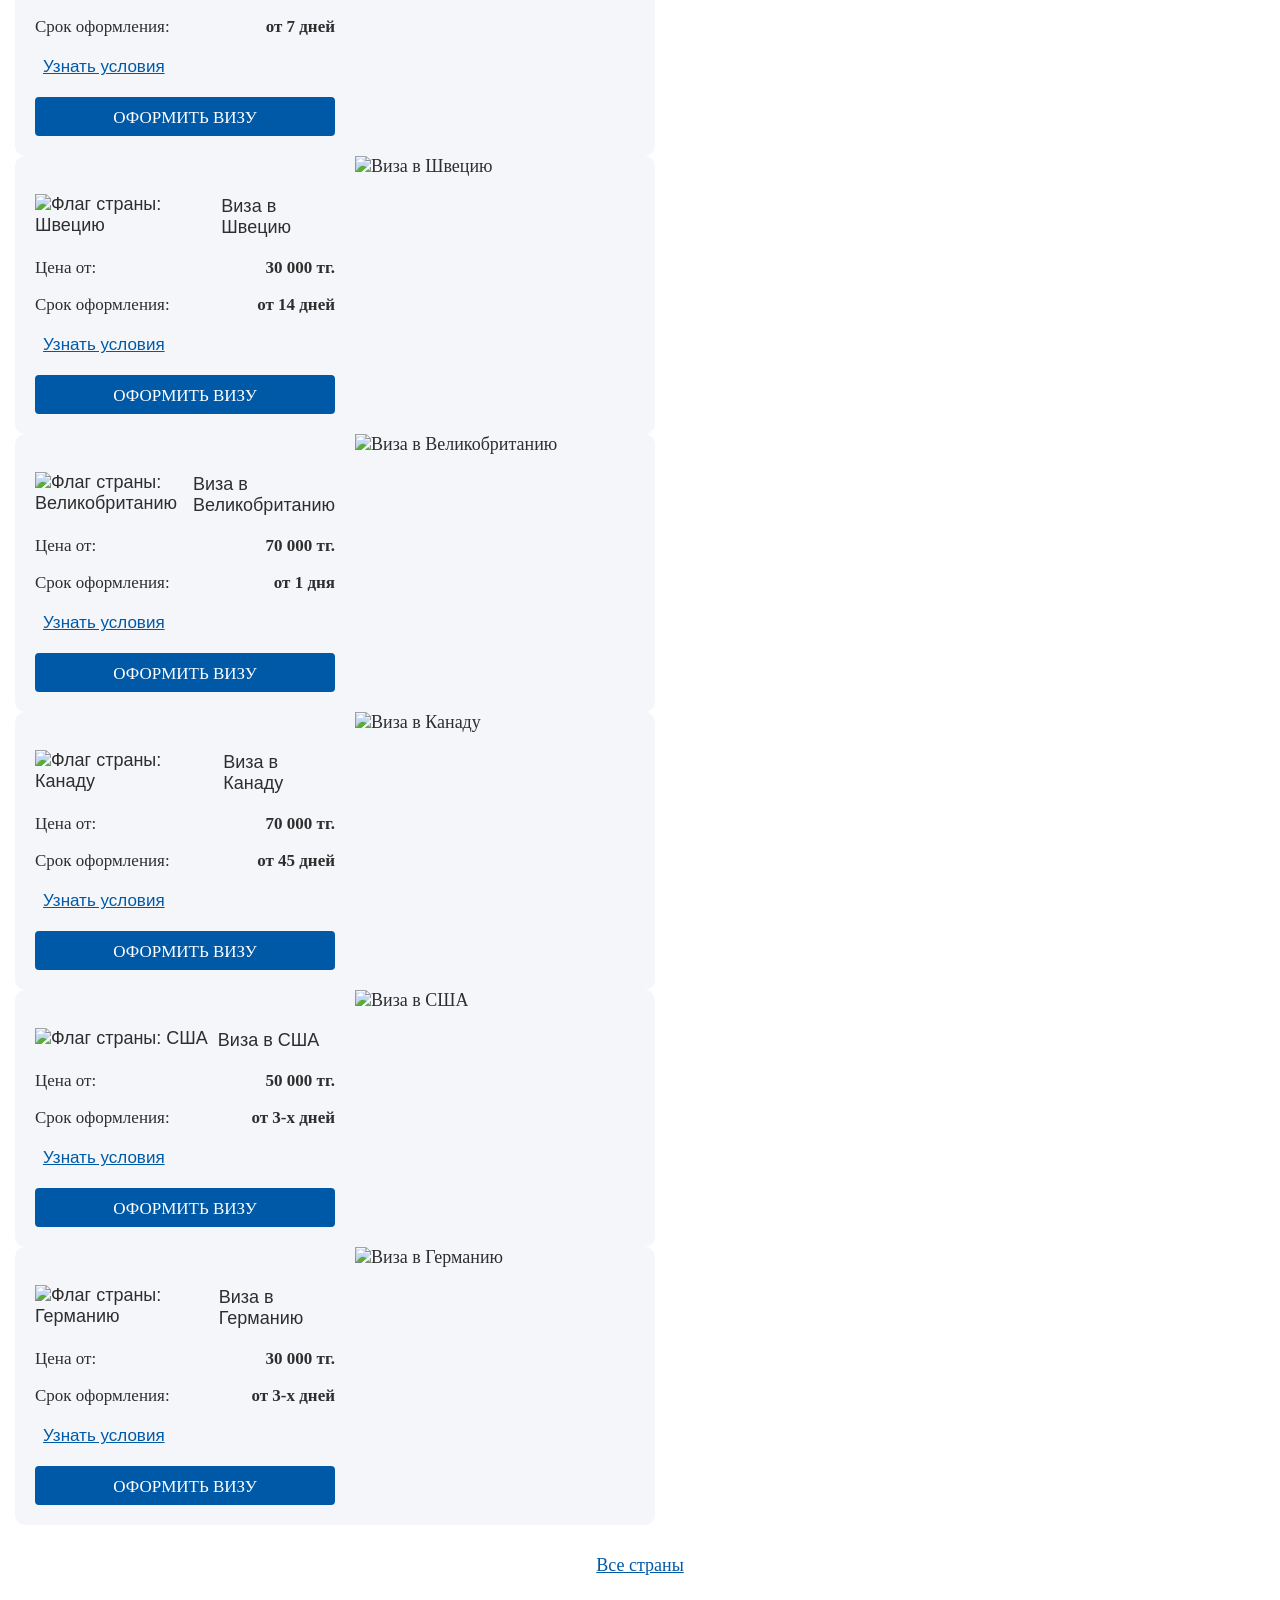
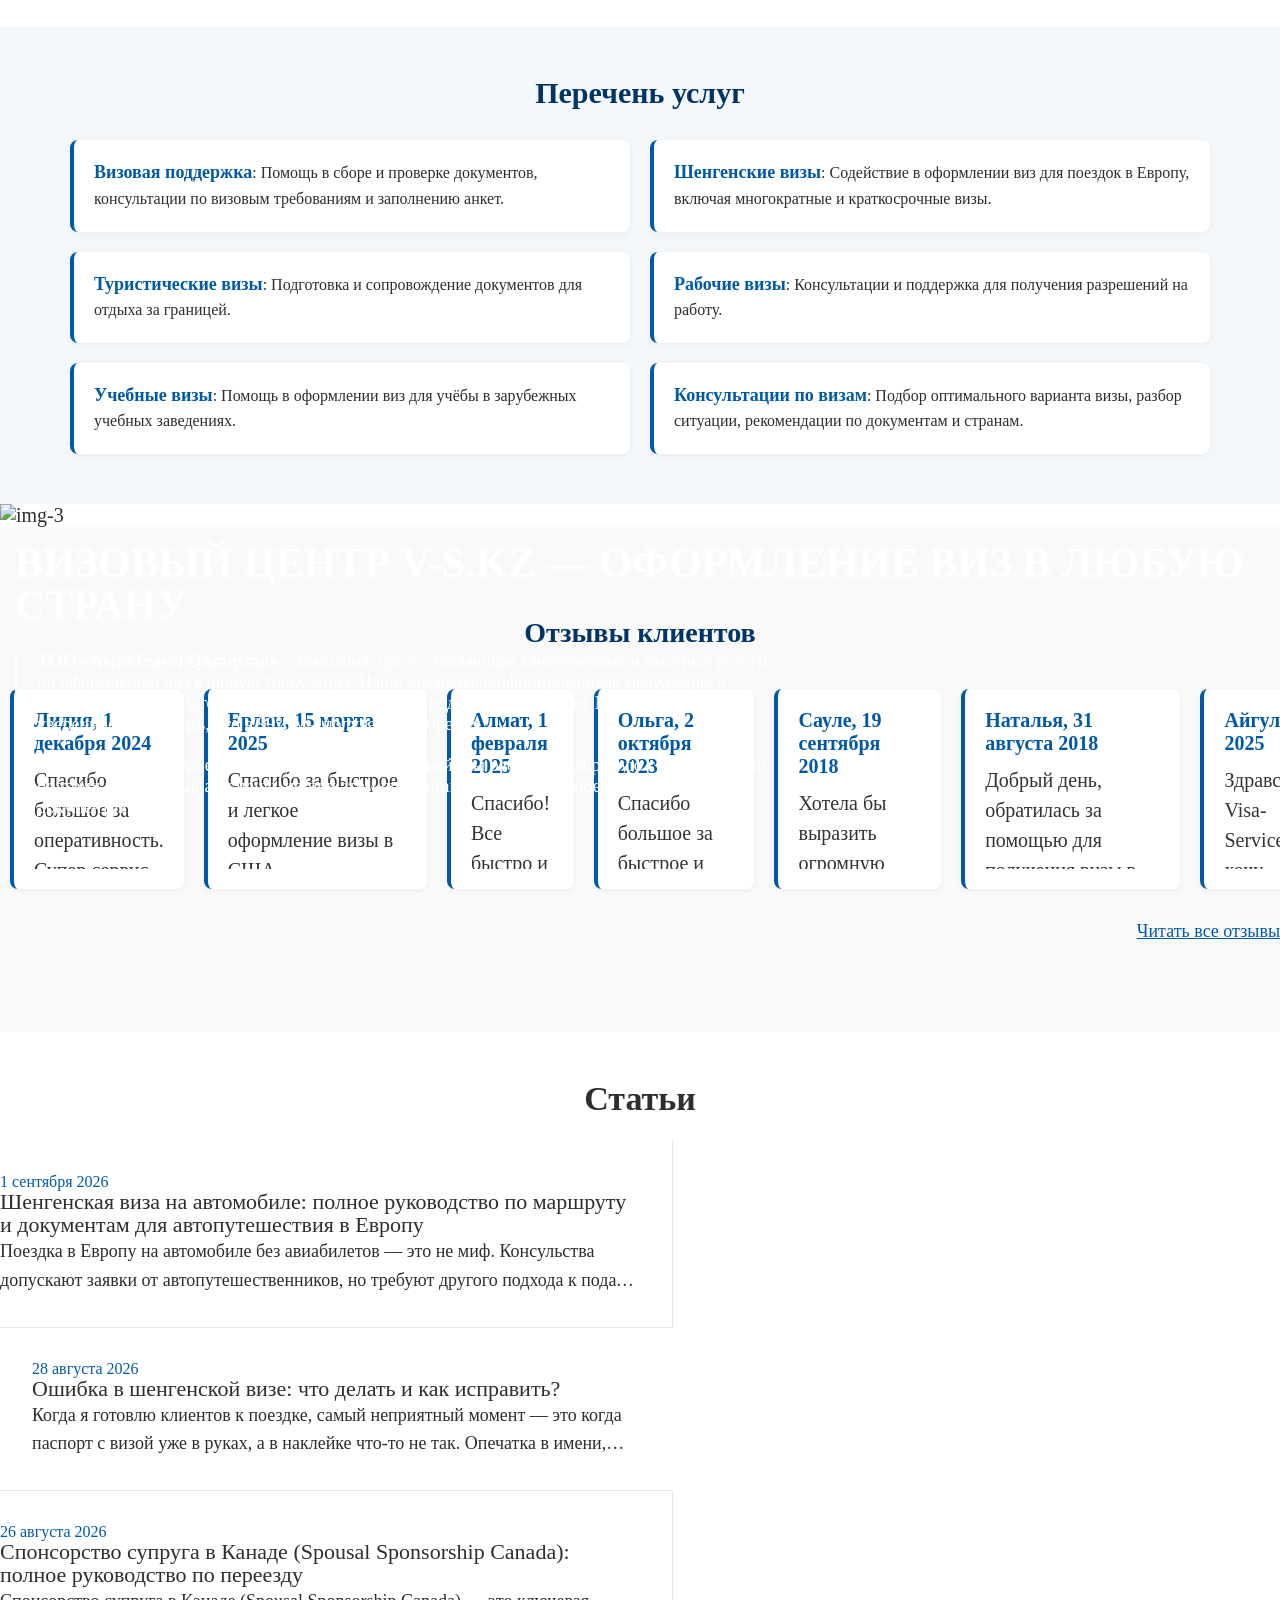
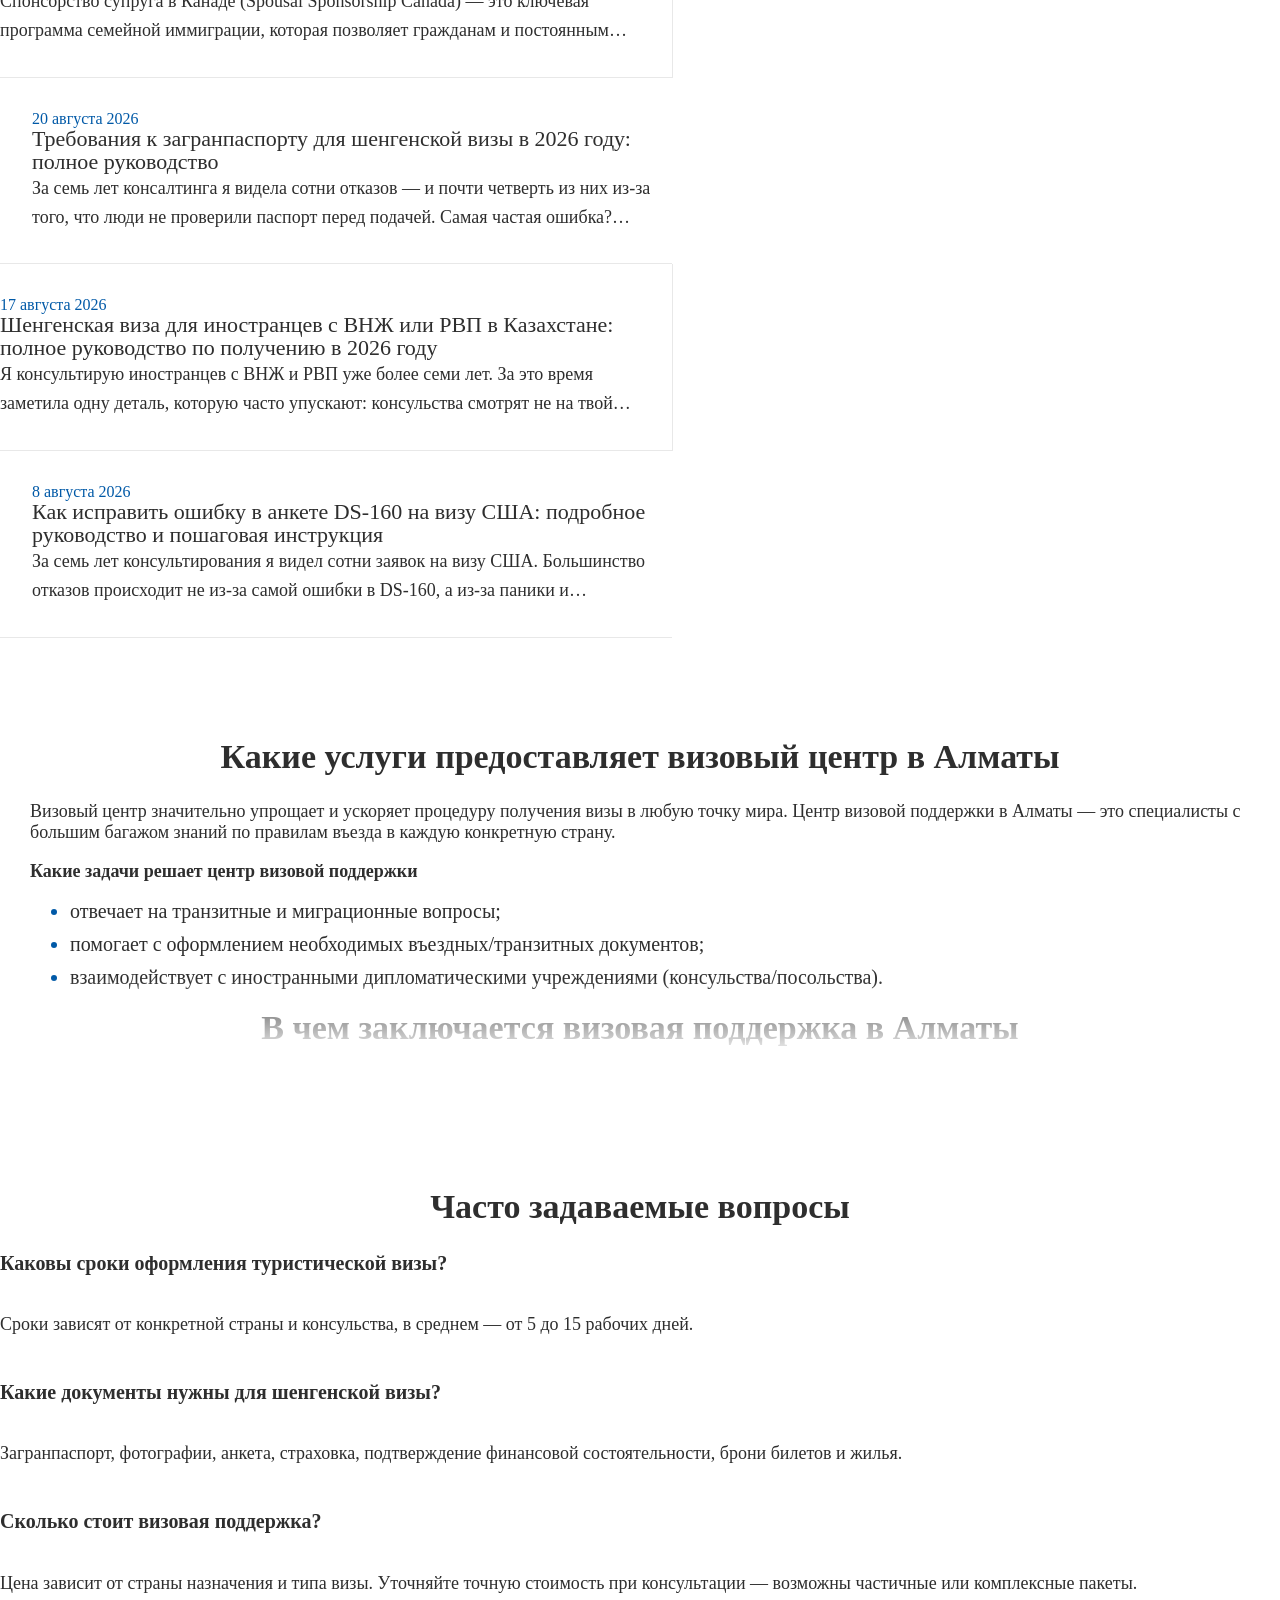
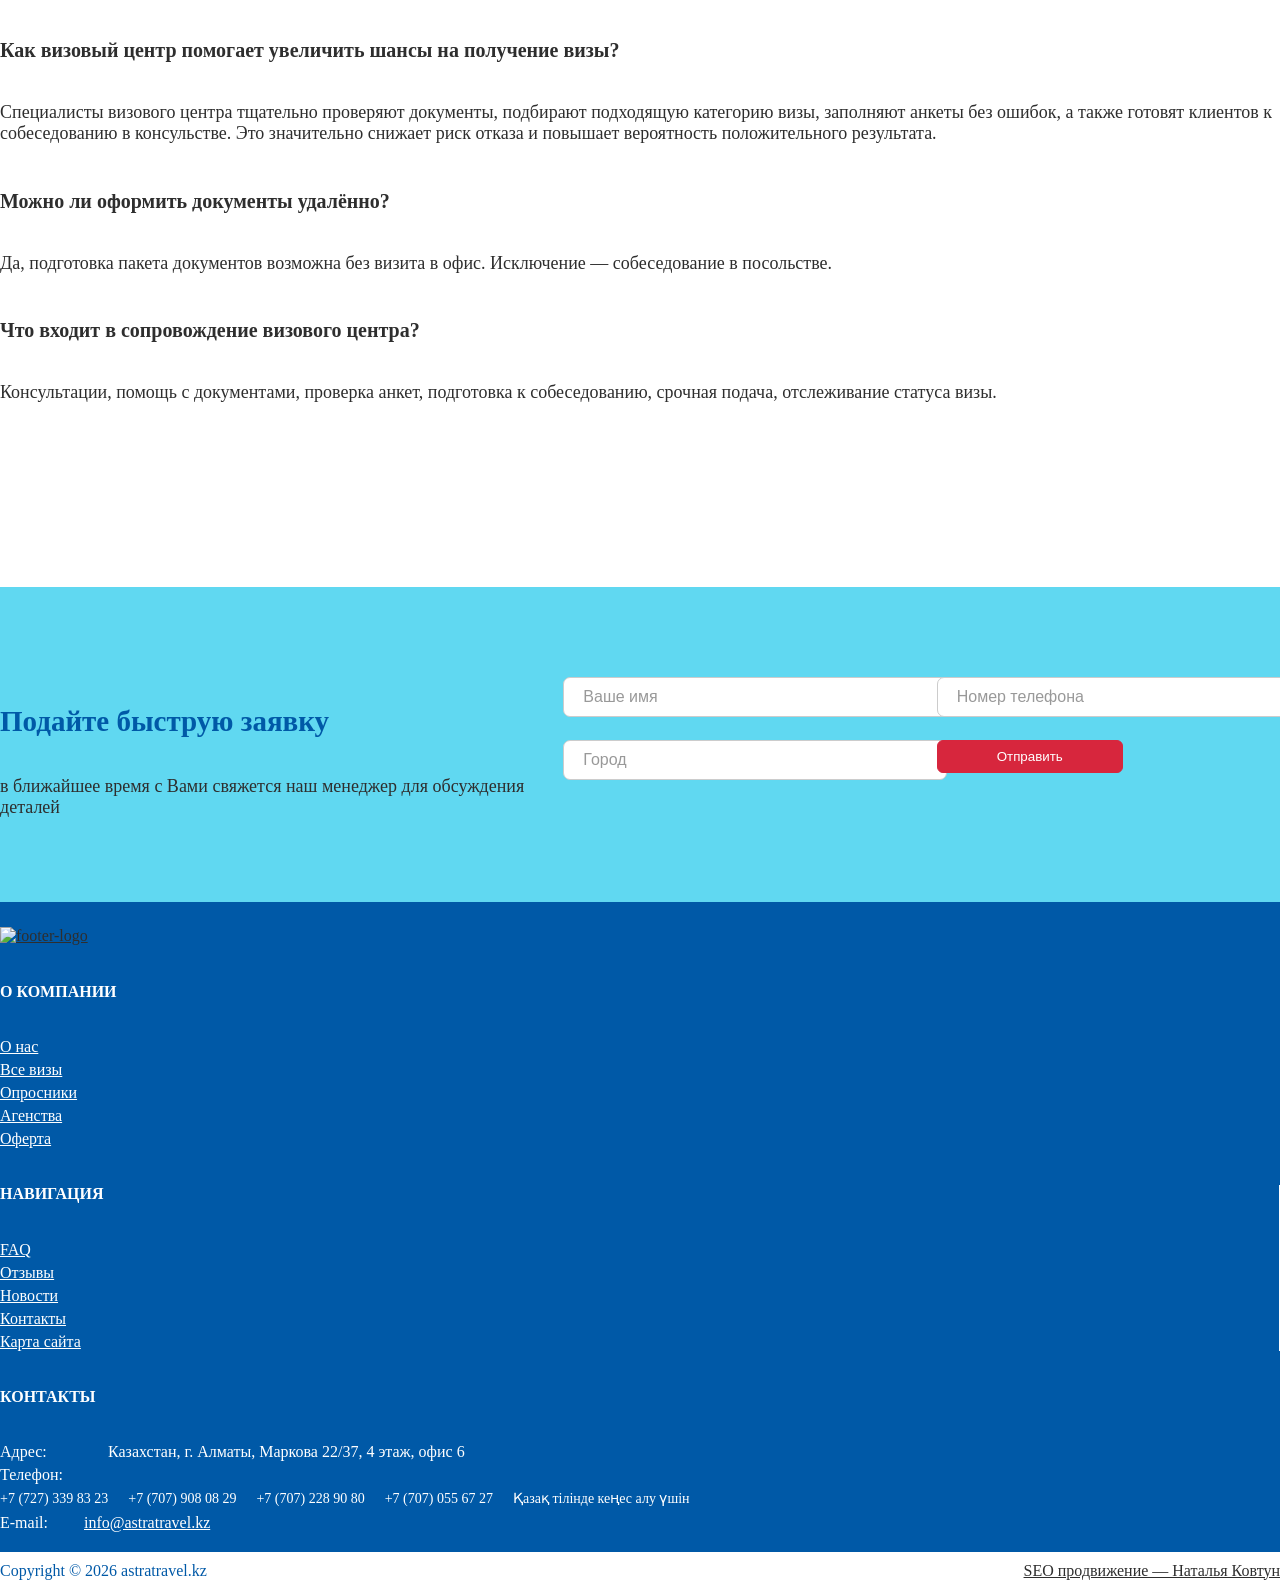
==== commit c7d12692: "Wire copied V-S stylesheet into local pages" ====
--- a/index.html
+++ b/index.html
@@ -14,15 +14,15 @@
 <link rel="icon" href="https://www.astratravel.kz/favicon.ico" type="image/x-icon">
 <link rel="icon" href="https://www.astratravel.kz/favicon.svg" sizes="any" type="image/svg+xml">
 <link rel="shortcut icon" href="https://www.astratravel.kz/favicon.ico" type="image/x-icon">
-<link rel="preload" href="https://www.astratravel.kz/js/ui/ui.css" as="style" onload="this.onload=null;this.rel='stylesheet'"><noscript><link rel="stylesheet" href="https://www.astratravel.kz/js/ui/ui.css"></noscript>
+<link rel="preload" href="https://www.v-s.kz/js/ui/ui.css" as="style" onload="this.onload=null;this.rel='stylesheet'"><noscript><link rel="stylesheet" href="https://www.v-s.kz/js/ui/ui.css"></noscript>
     <link rel="canonical" href="https://www.astratravel.kz/">
 <meta name="yandex-verification" content="f03d0dbd3fbd014f">
 <meta http-equiv="Content-Security-Policy" content="upgrade-insecure-requests">
 
-	<link rel="preload" href="https://www.astratravel.kz/css/plugins.css" as="style" onload="this.onload=null;this.rel='stylesheet'">
-	<noscript><link rel="stylesheet" href="https://www.astratravel.kz/css/plugins.css"></noscript>
-
-	<link rel="stylesheet" href="https://www.astratravel.kz/css/style.css?v=20260921-hero-cards">
+	<link rel="preload" href="https://www.v-s.kz/css/plugins.css" as="style" onload="this.onload=null;this.rel='stylesheet'">
+	<noscript><link rel="stylesheet" href="https://www.v-s.kz/css/plugins.css"></noscript>
+
+	<link rel="stylesheet" href="/styles.css">
 	<script defer src="/js/article-checklist.js?v=20260917"></script>
 	<script nowprocket nitro-exclude type="text/javascript" id="sa-dynamic-optimization" data-uuid="5169618b-f7b8-47ac-8a7a-33c46fcbcaf7" src="[data-uri]"></script>
 	<script src="/js/kl-universities-map.js"></script>
